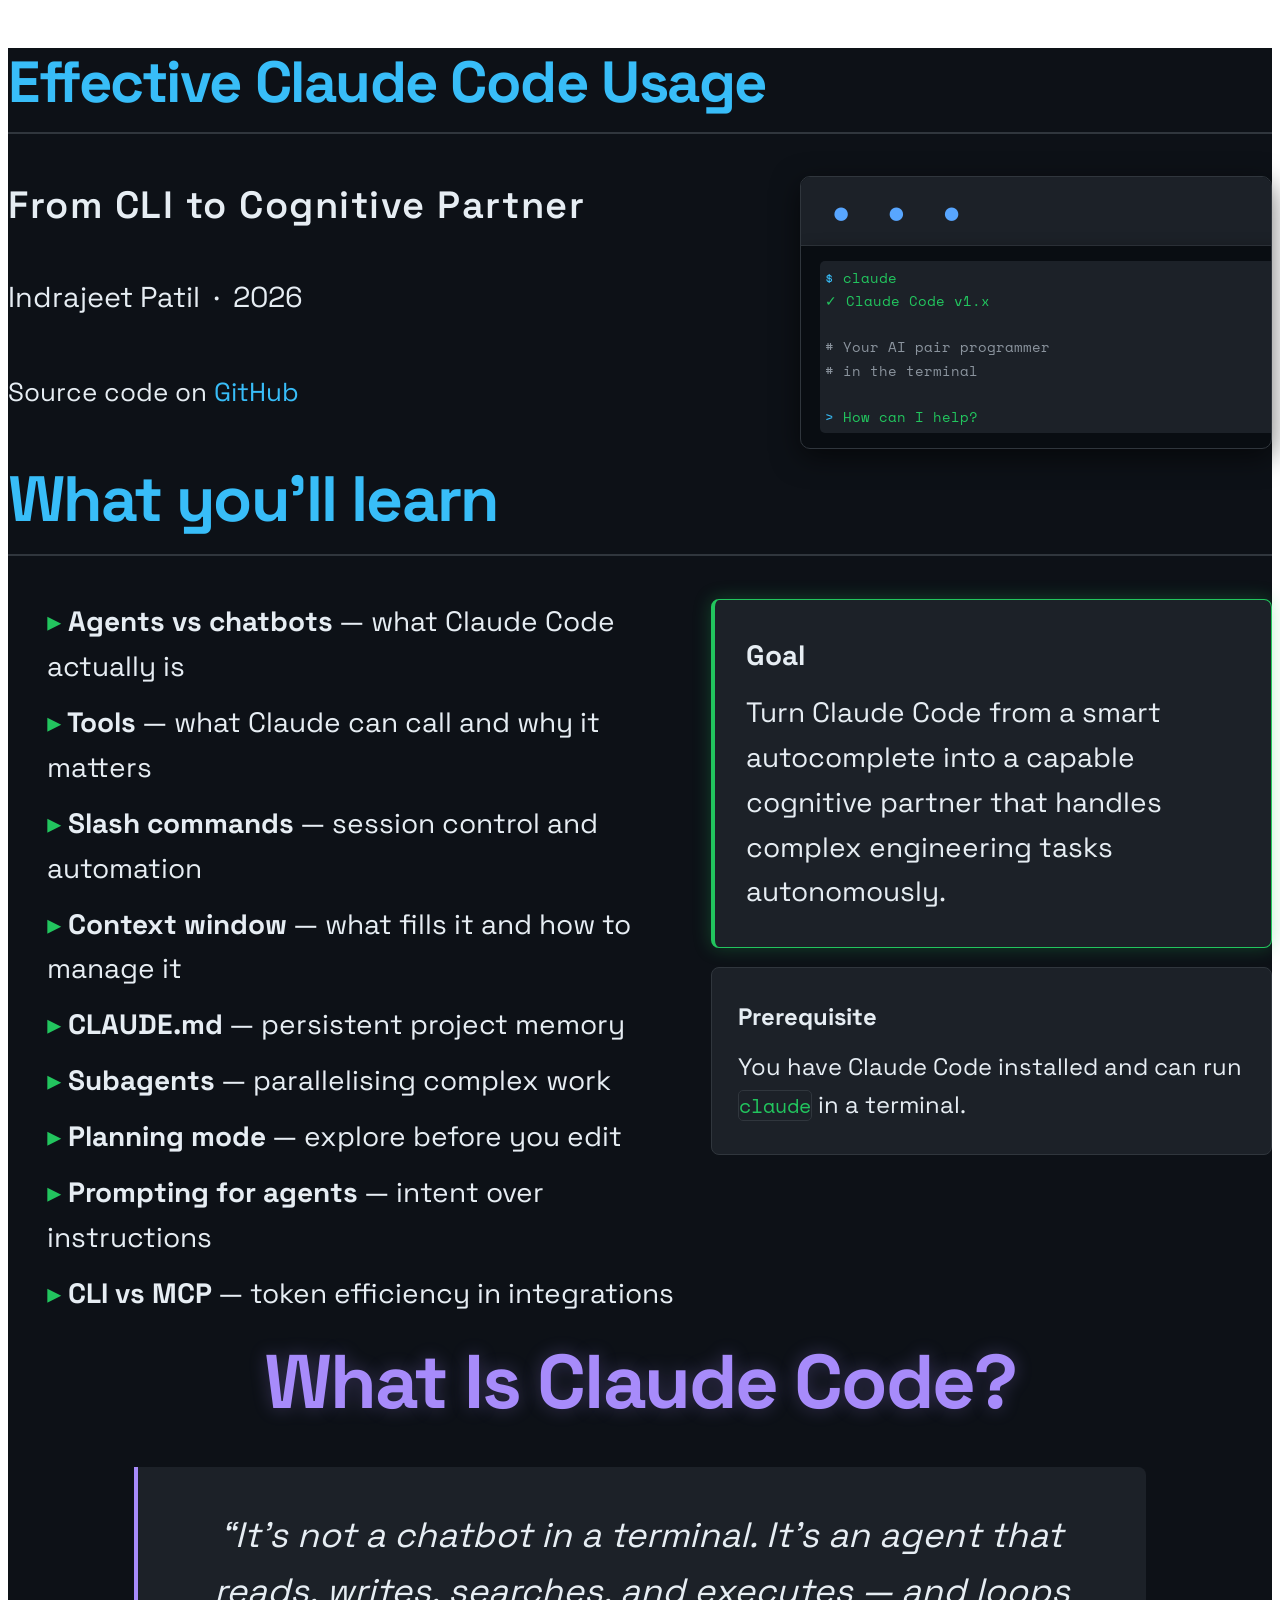
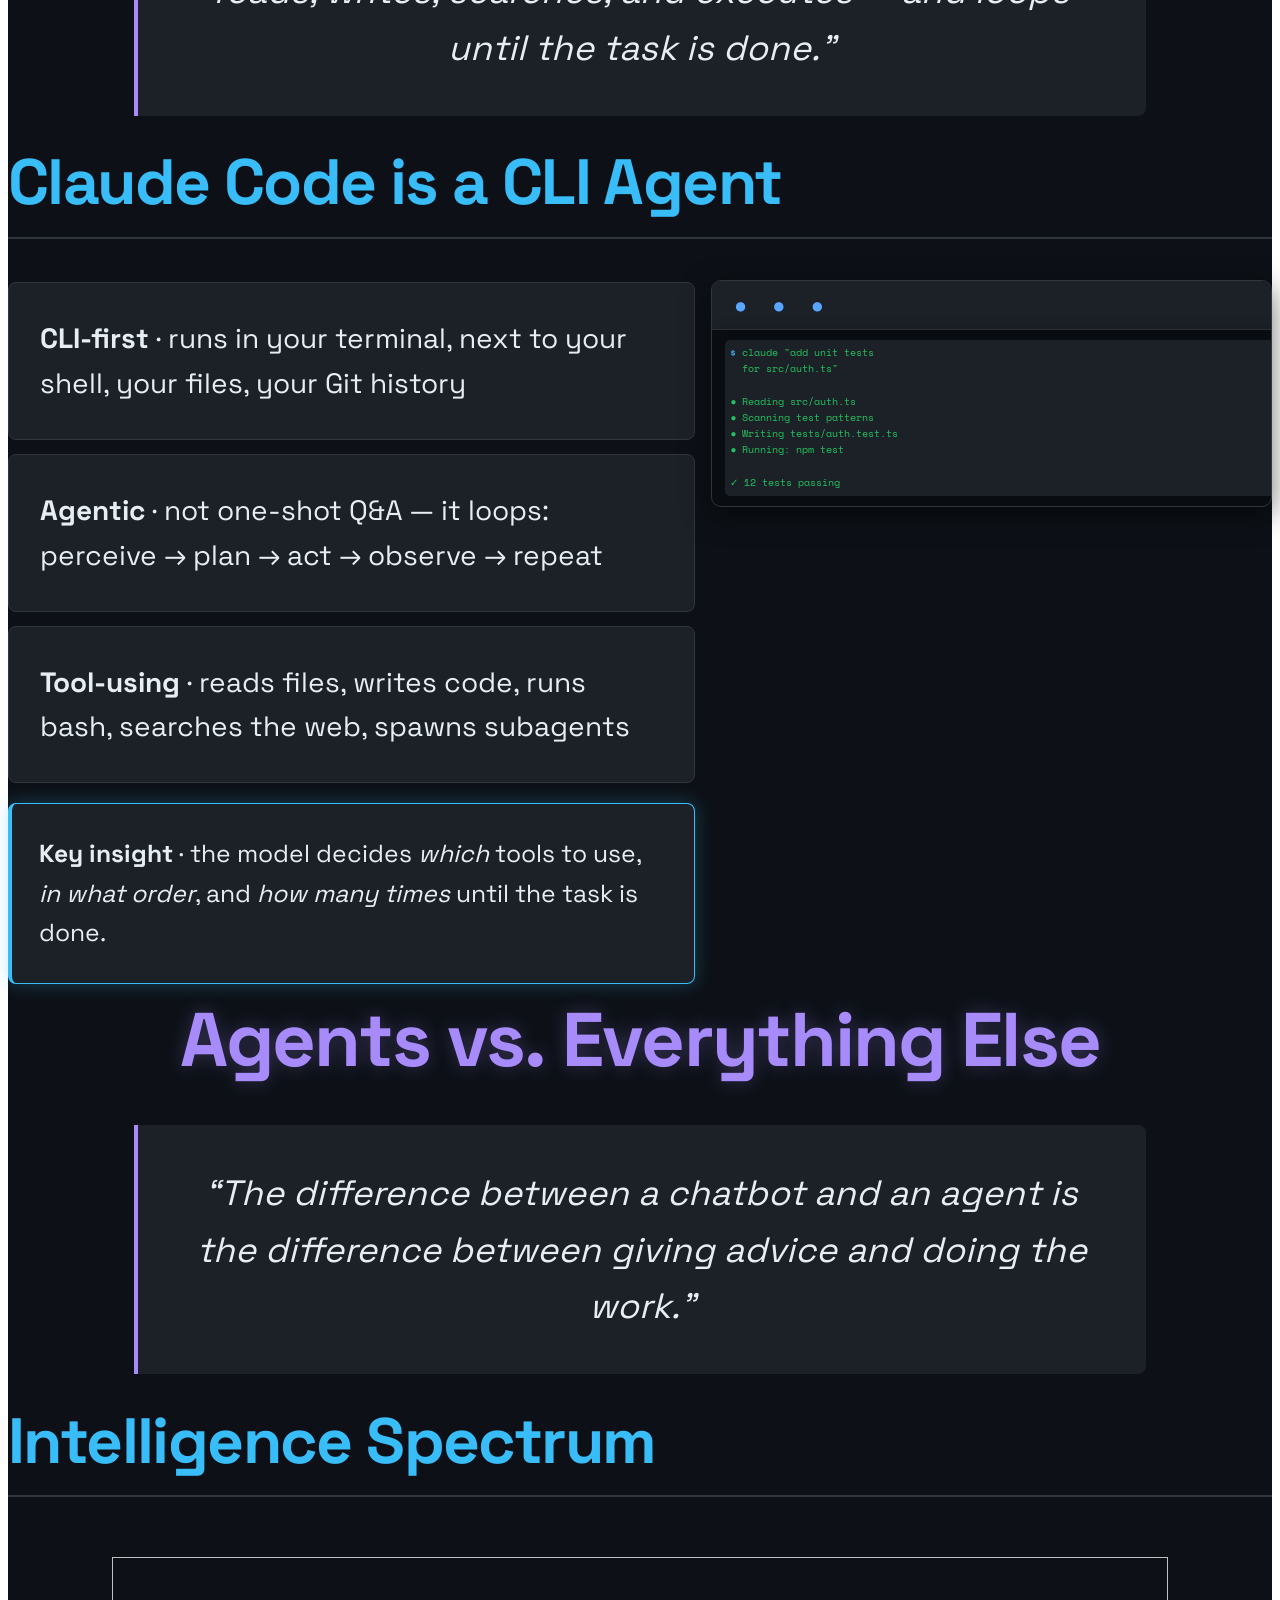
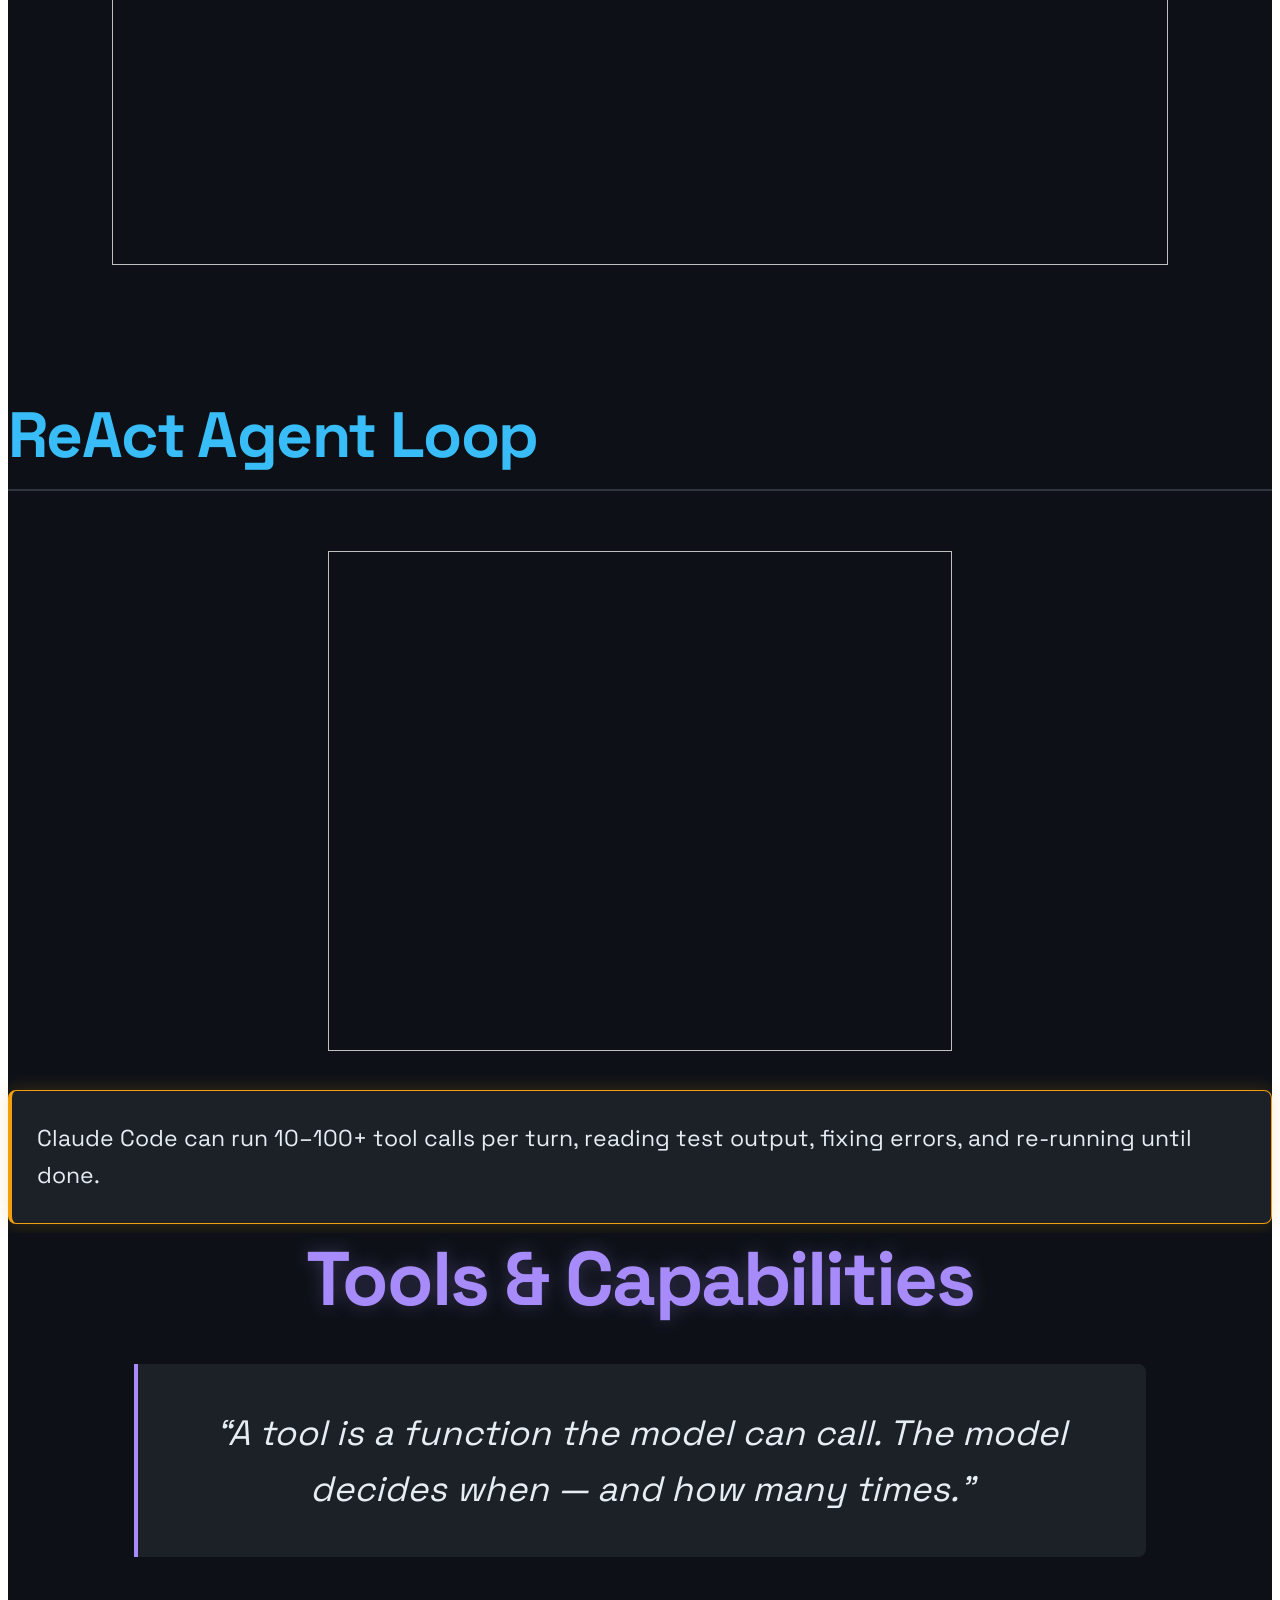
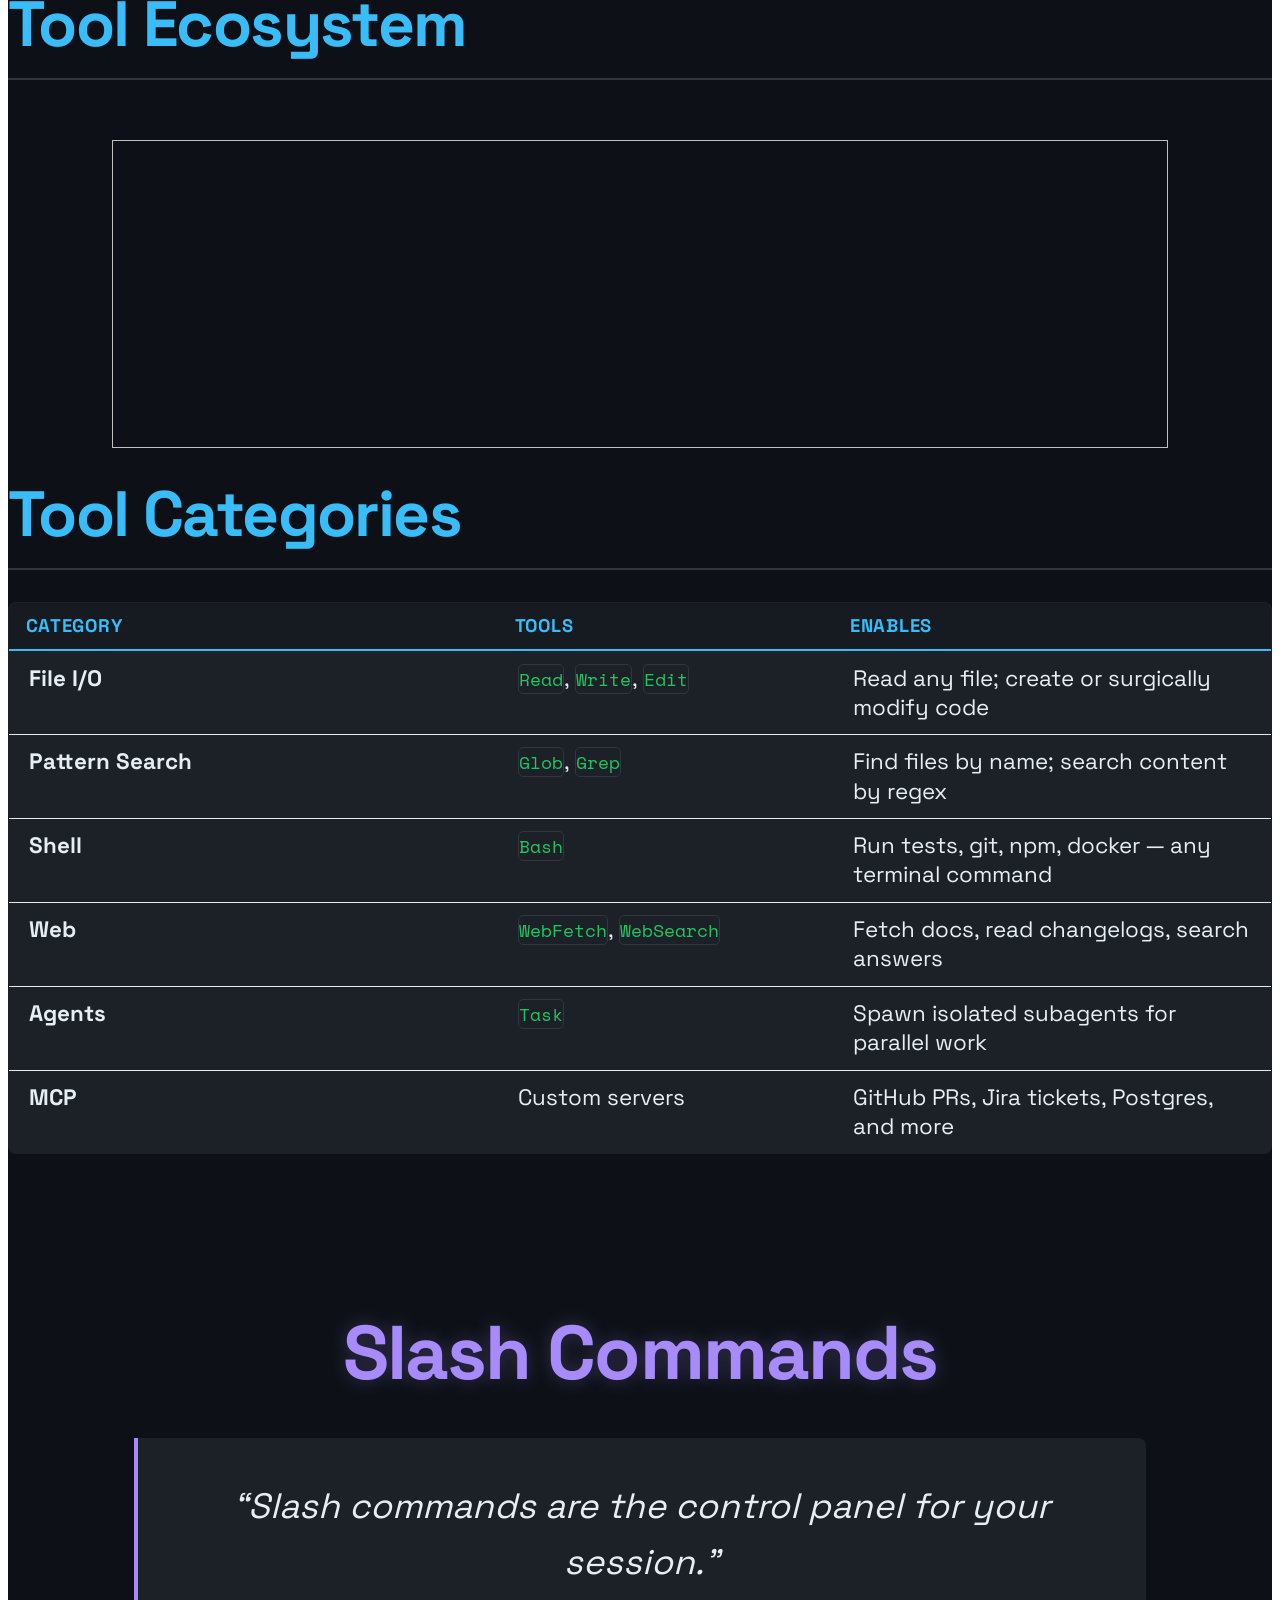
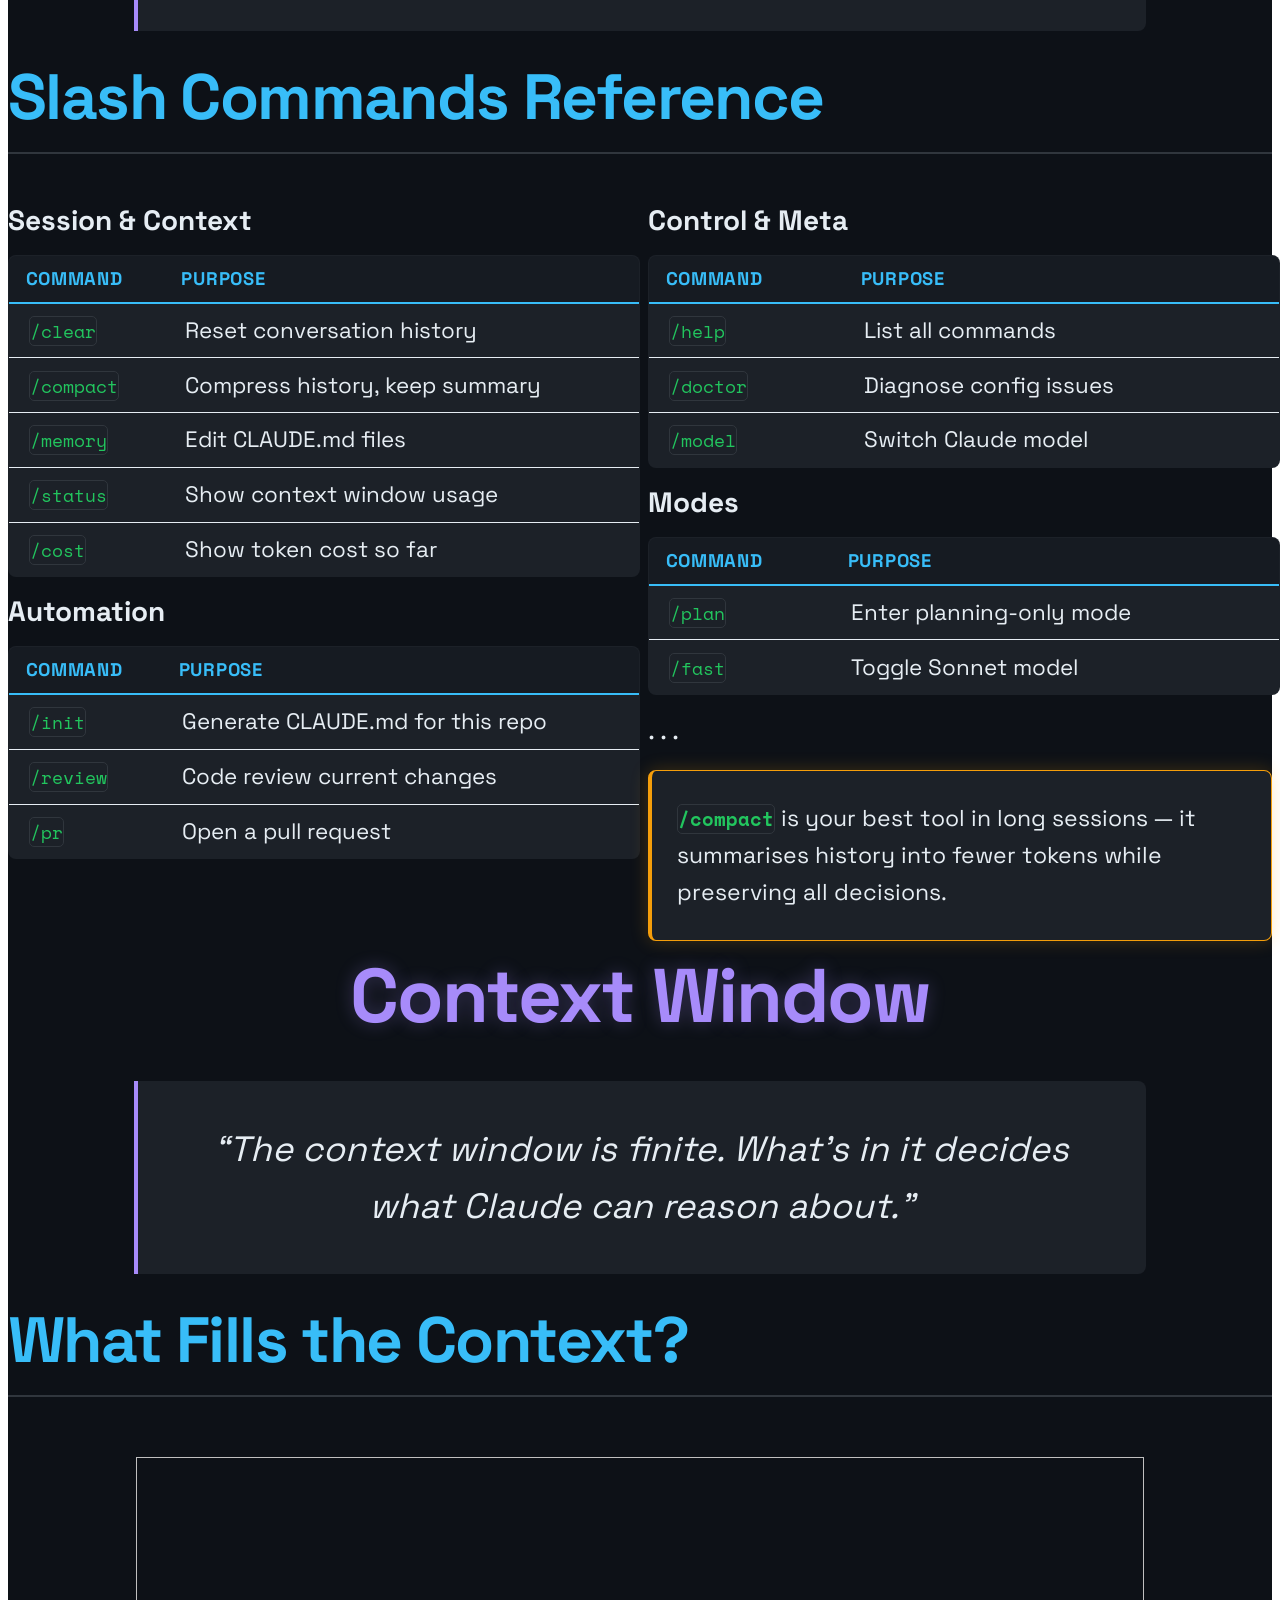
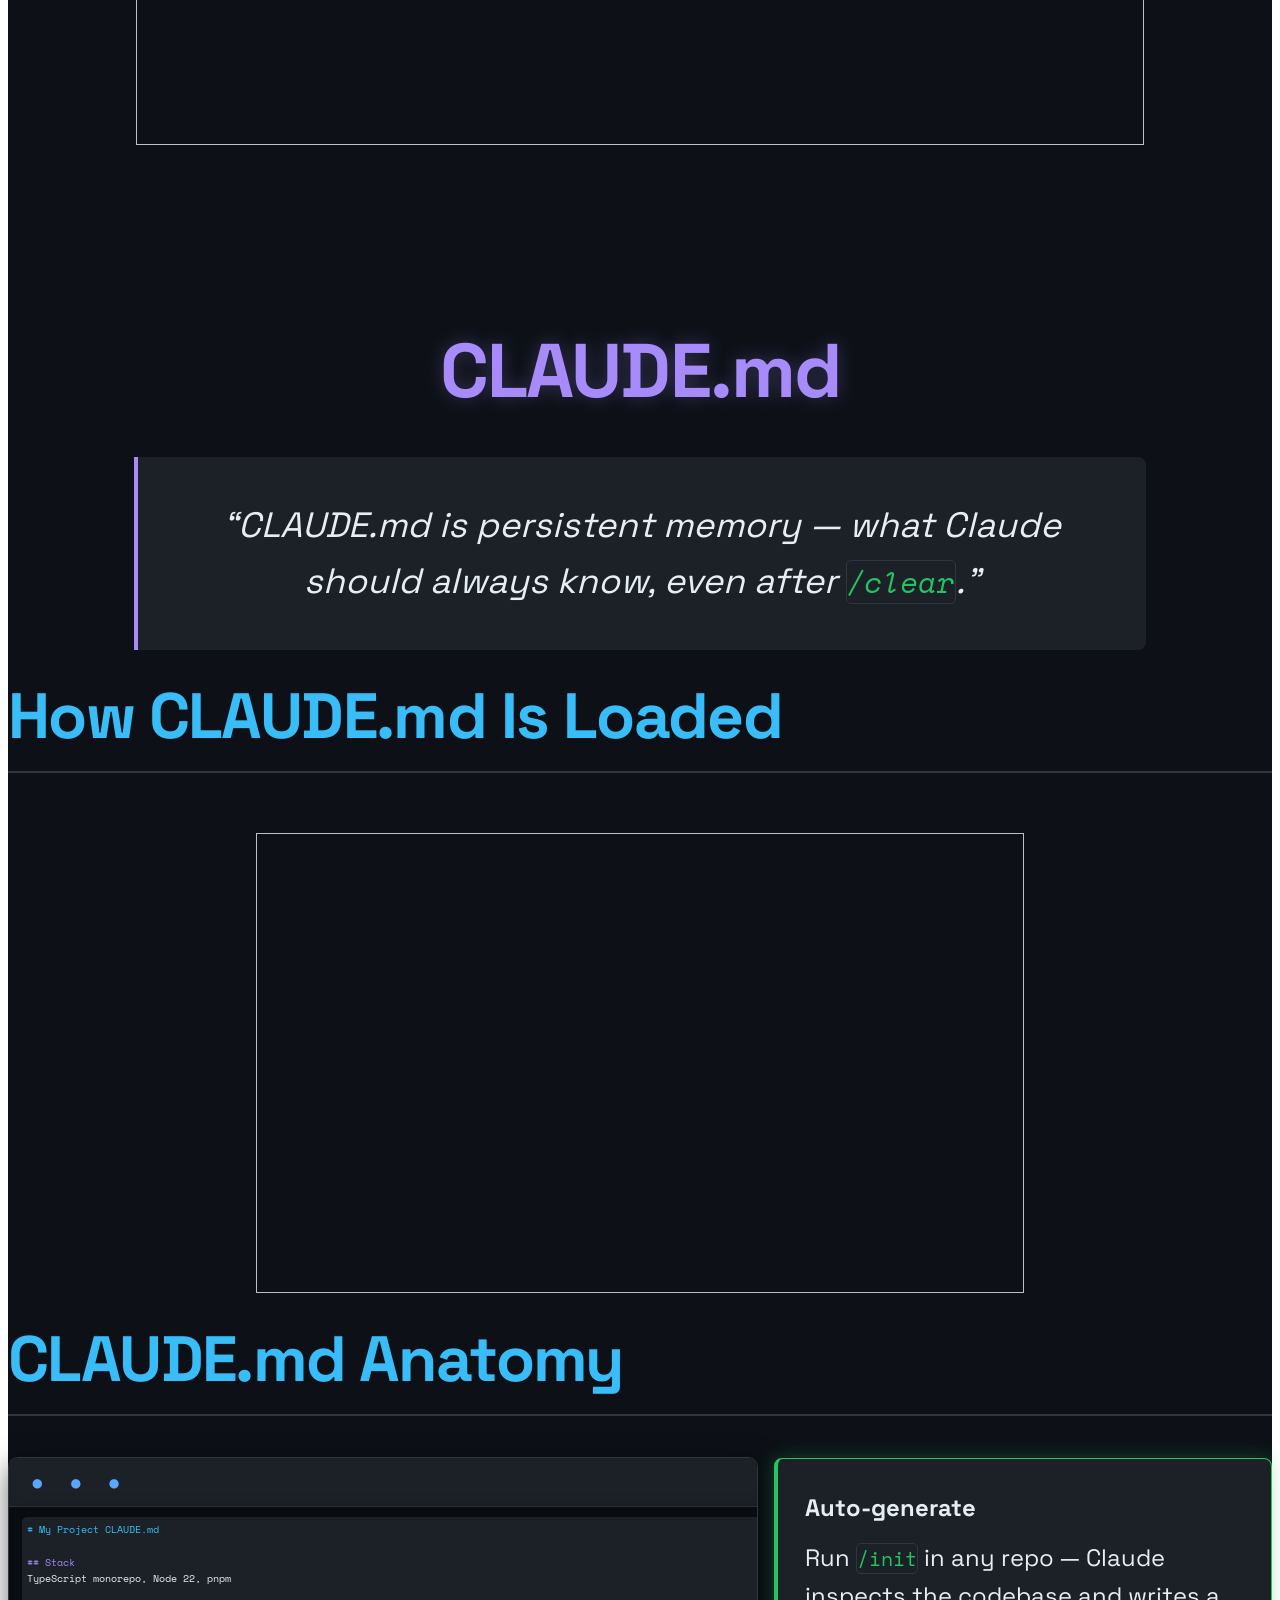
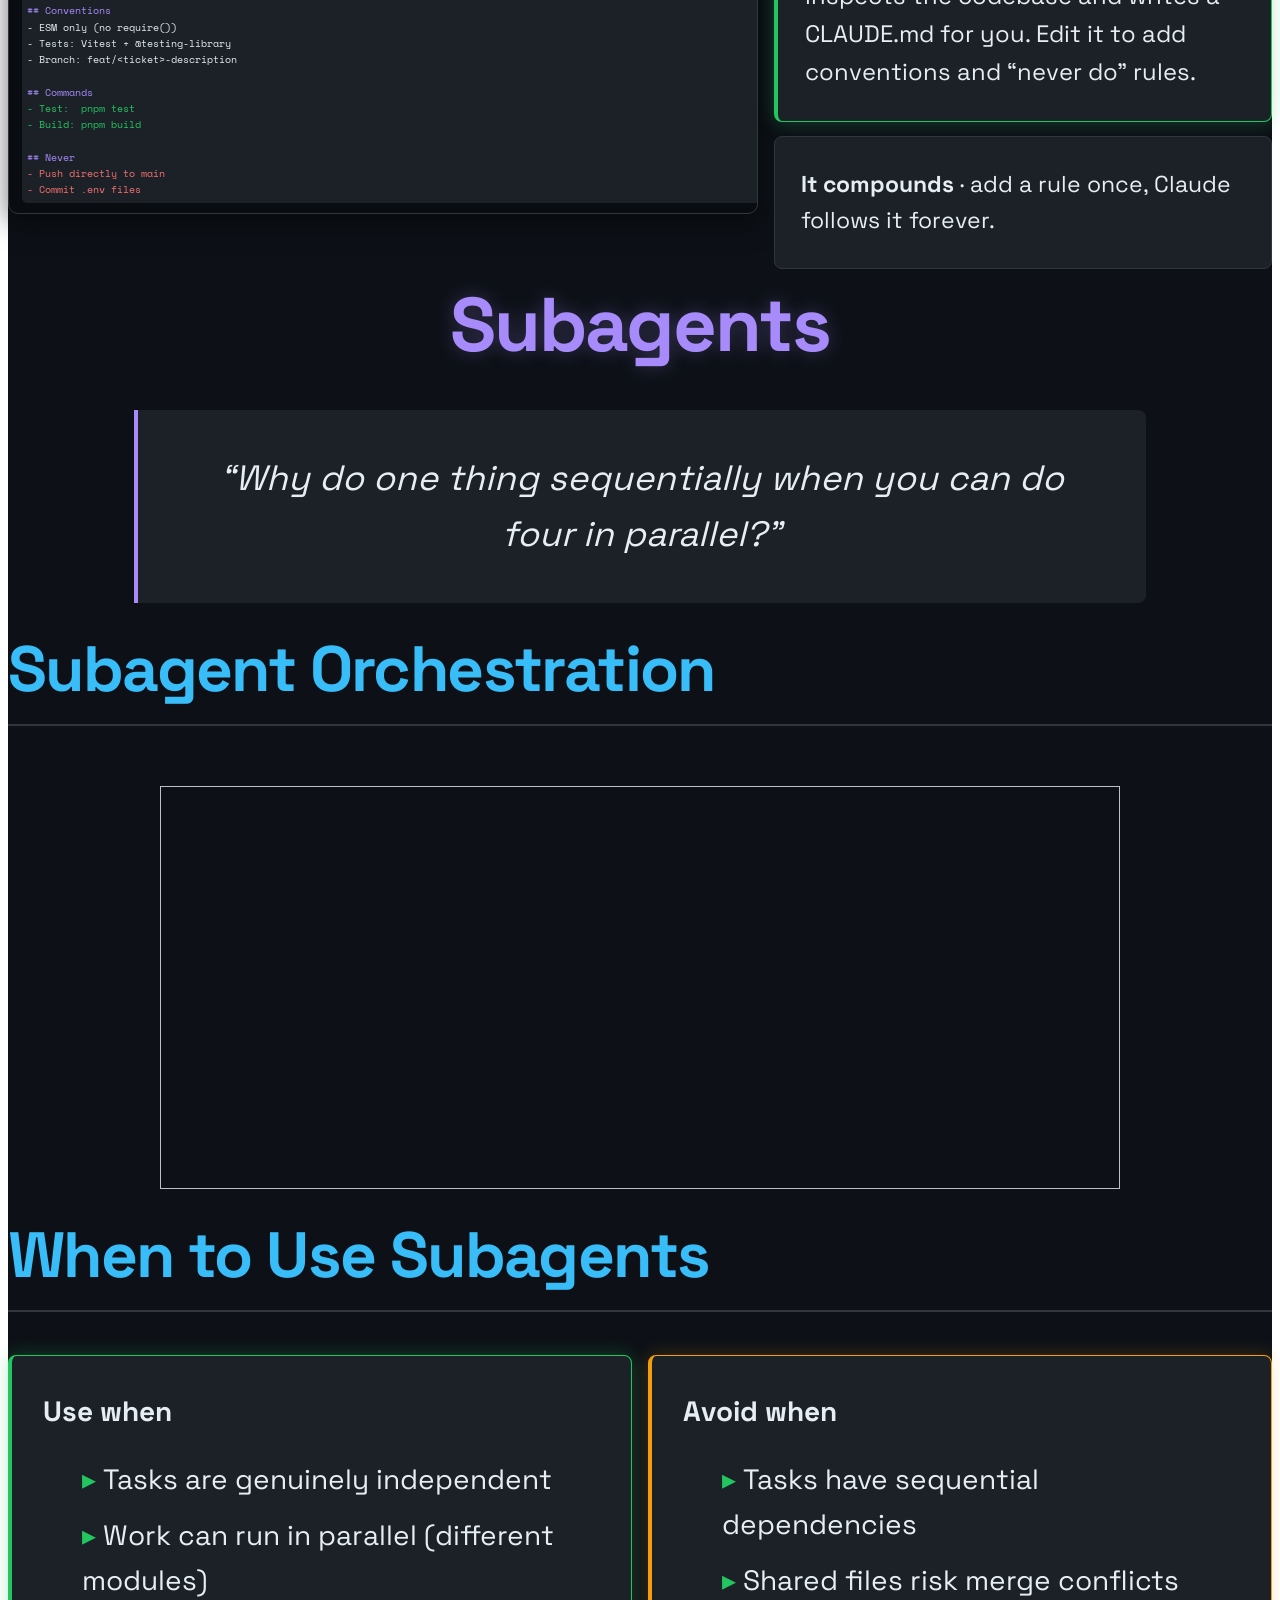
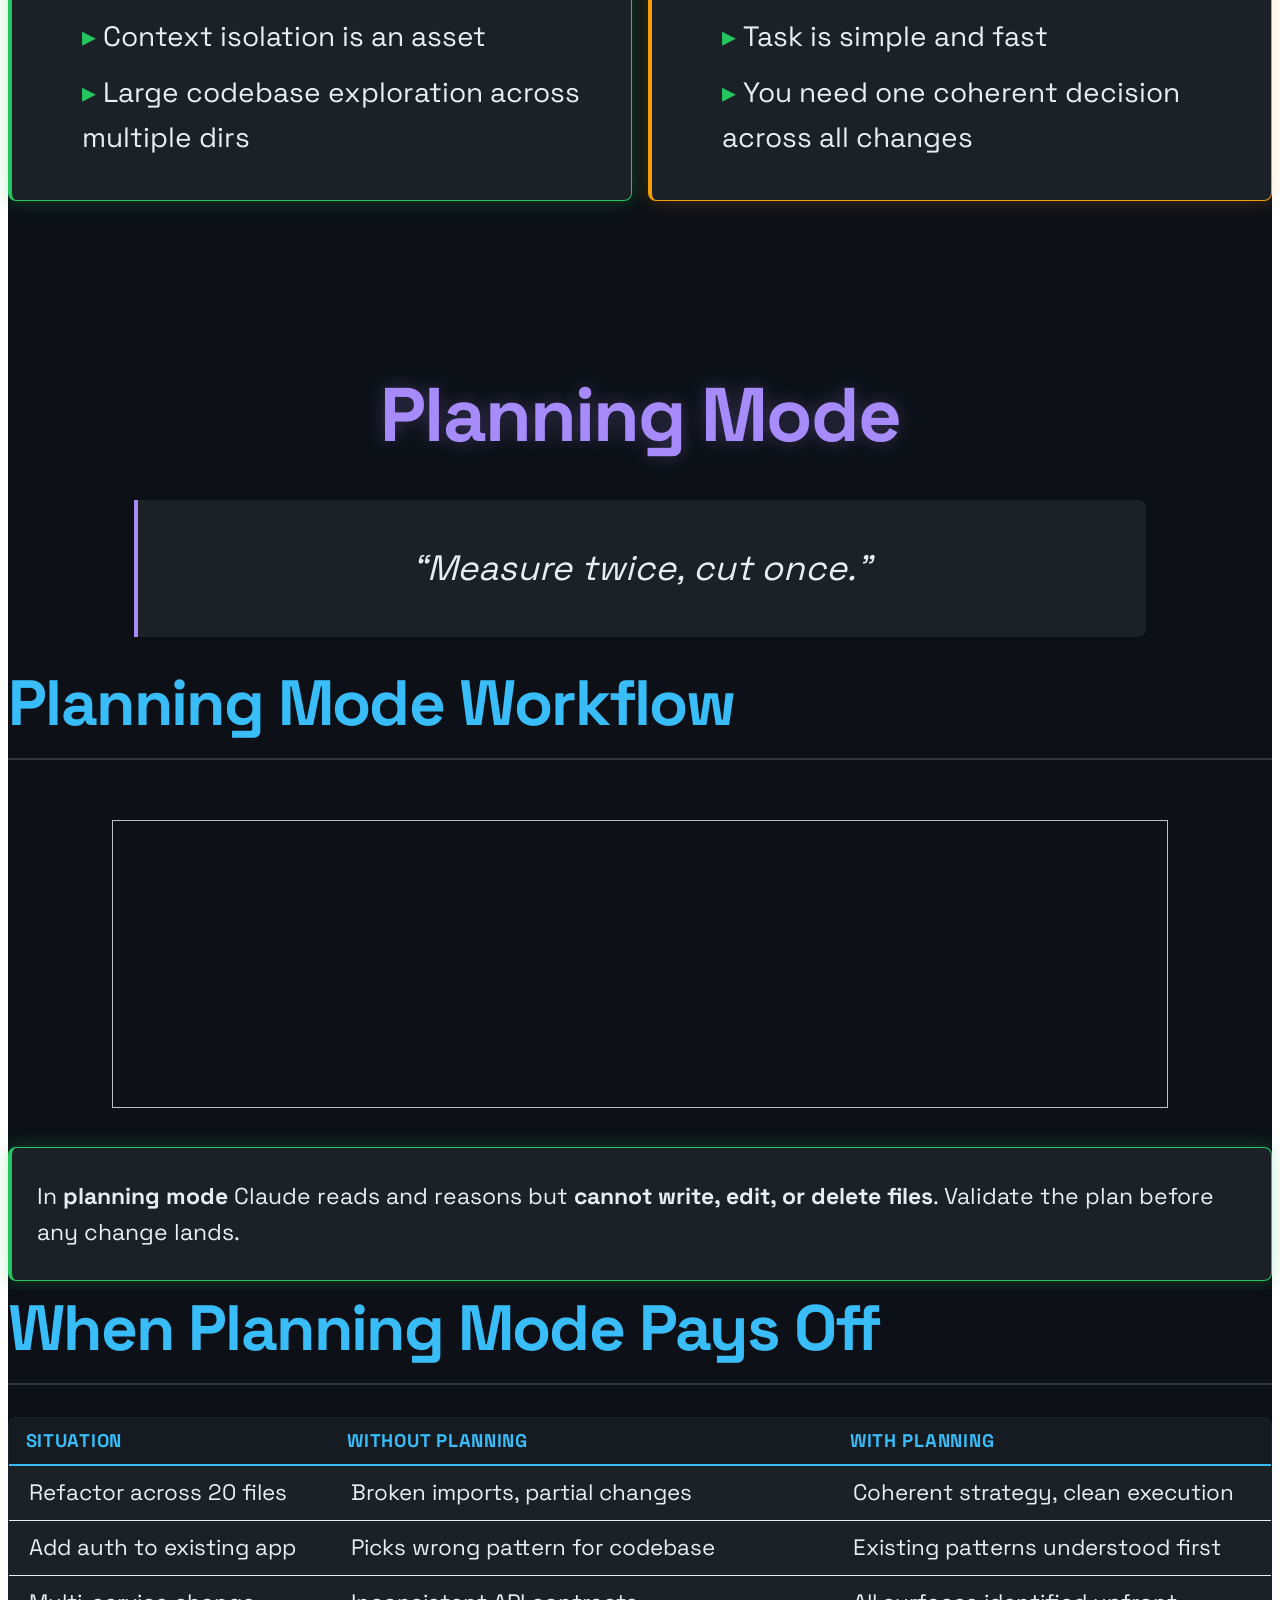
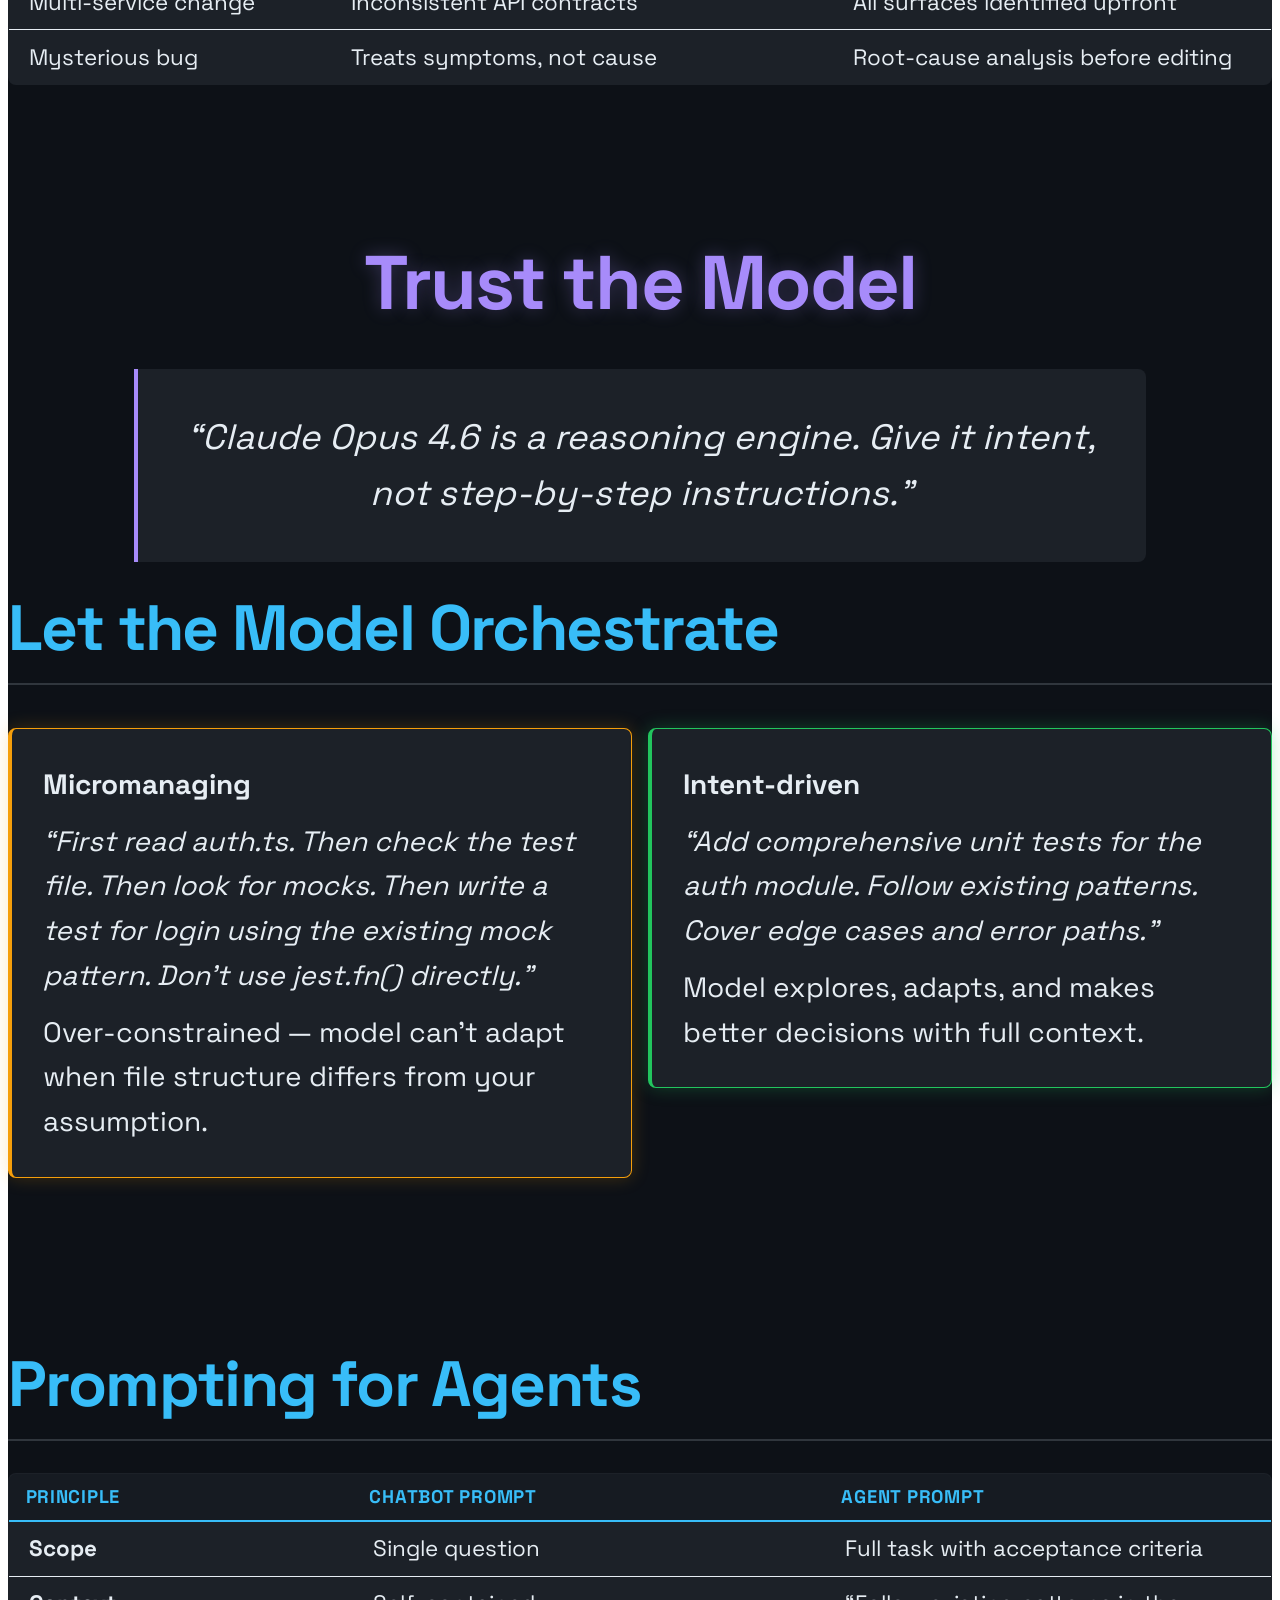
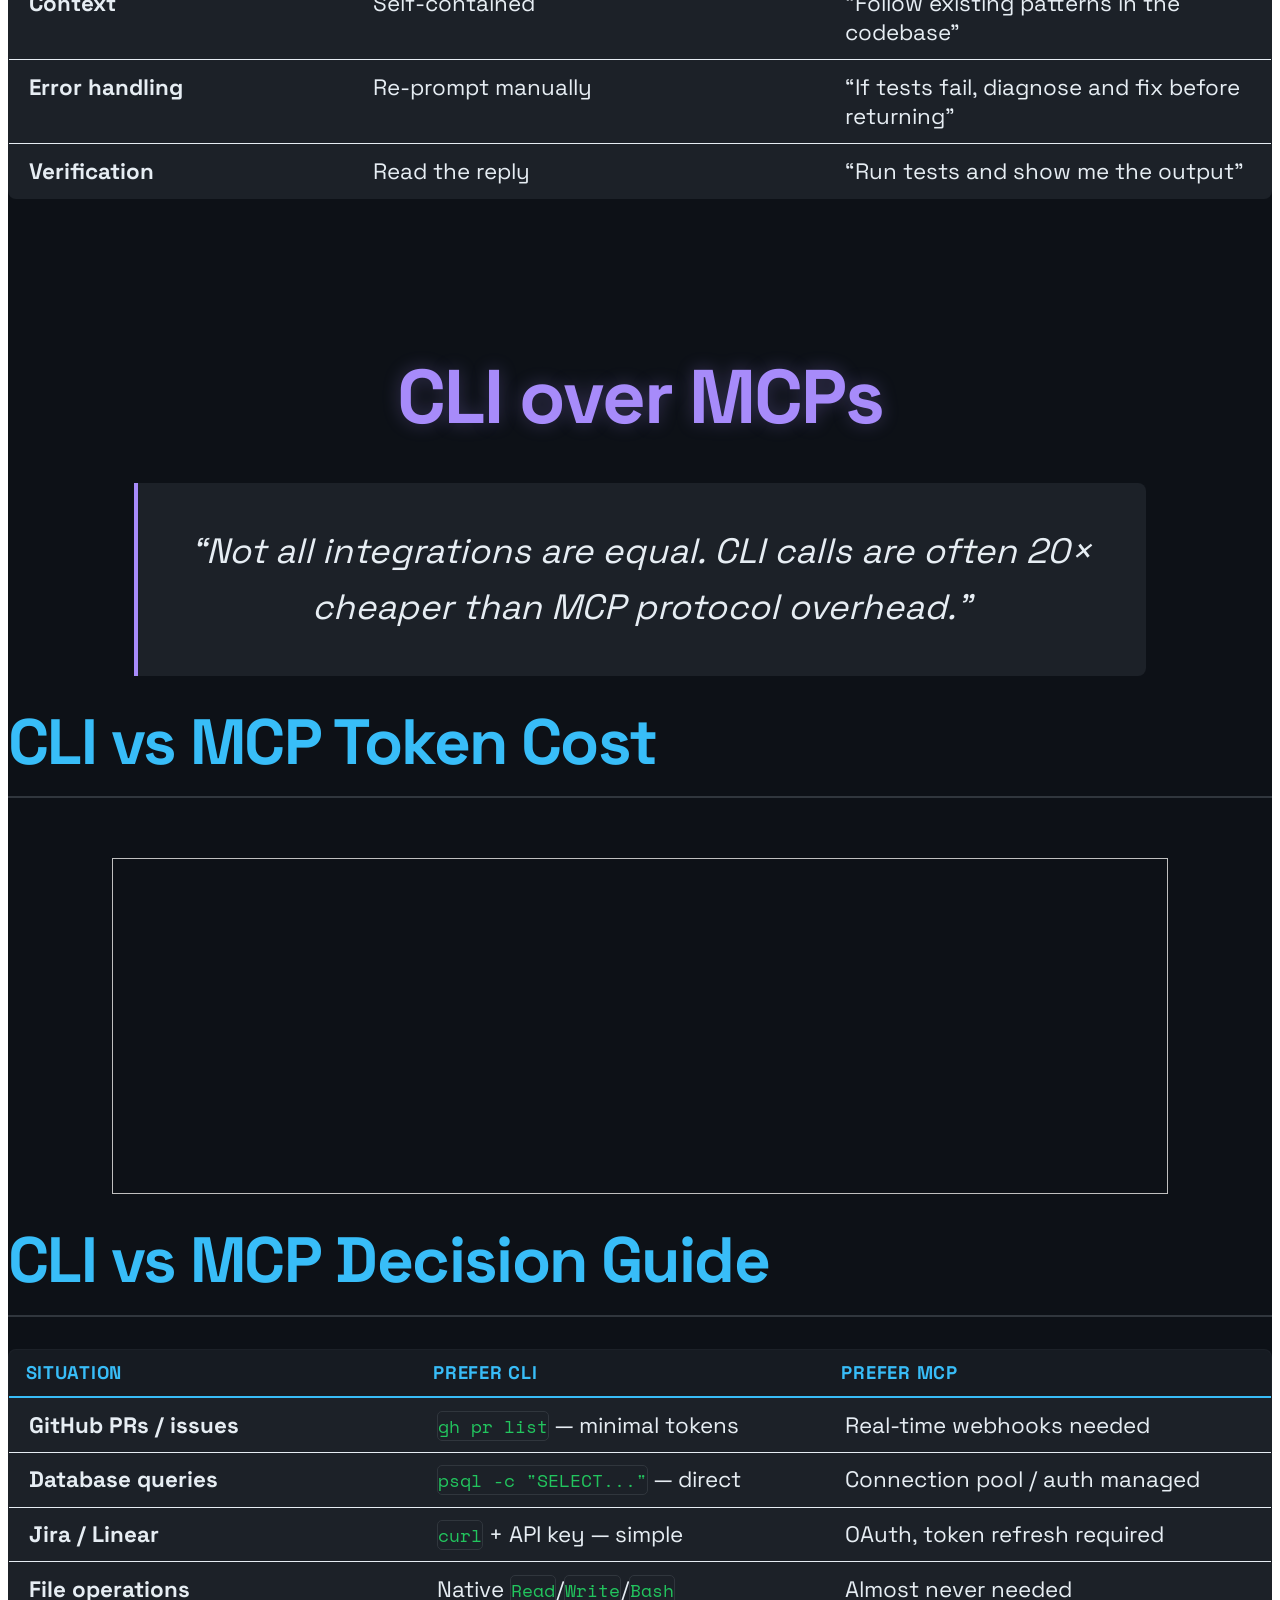
==== index.html @ 79d7f190 "initial draft" ====
<!DOCTYPE html>
<html lang="en" dir="ltr"><head>
<script src="index_files/libs/clipboard/clipboard.min.js"></script>
<script src="index_files/libs/quarto-html/tabby.min.js"></script>
<script src="index_files/libs/quarto-html/popper.min.js"></script>
<script src="index_files/libs/quarto-html/tippy.umd.min.js"></script>
<link href="index_files/libs/quarto-html/tippy.css" rel="stylesheet">
<link href="index_files/libs/quarto-html/light-border.css" rel="stylesheet">
<link href="index_files/libs/quarto-html/quarto-syntax-highlighting-dark-4d9afe2b8d18ee9fa5d0d57b5ed4214d.css" rel="stylesheet" id="quarto-text-highlighting-styles">
<link href="index_files/libs/quarto-contrib/fontawesome6-6.7.2/all.min.css" rel="stylesheet">
<link href="index_files/libs/quarto-contrib/fontawesome6-6.7.2/latex-fontsize.css" rel="stylesheet"><meta charset="utf-8">
  <meta name="generator" content="quarto-1.8.27">

  <meta name="author" content="Indrajeet Patil">
  <meta name="dcterms.date" content="2026-02-18">
  <meta name="keywords" content="claude-code, ai-agents, cli, anthropic, software-engineering">
  <title>Effective Claude Code Usage</title>
  <meta name="apple-mobile-web-app-capable" content="yes">
  <meta name="apple-mobile-web-app-status-bar-style" content="black-translucent">
  <meta name="viewport" content="width=device-width, initial-scale=1.0, maximum-scale=1.0, user-scalable=no, minimal-ui">
  <link rel="stylesheet" href="index_files/libs/revealjs/dist/reset.css">
  <link rel="stylesheet" href="index_files/libs/revealjs/dist/reveal.css">
  <style>
    code{white-space: pre-wrap;}
    span.smallcaps{font-variant: small-caps;}
    div.columns{display: flex; gap: min(4vw, 1.5em);}
    div.column{flex: auto; overflow-x: auto;}
    div.hanging-indent{margin-left: 1.5em; text-indent: -1.5em;}
    ul.task-list{list-style: none;}
    ul.task-list li input[type="checkbox"] {
      width: 0.8em;
      margin: 0 0.8em 0.2em -1em; /* quarto-specific, see https://github.com/quarto-dev/quarto-cli/issues/4556 */ 
      vertical-align: middle;
    }
  </style>
  <link rel="stylesheet" href="index_files/libs/revealjs/dist/theme/quarto-327cab17de08e4a17faa7d61f48ae591.css">
  <link rel="stylesheet" href="style.css">
  <link href="index_files/libs/revealjs/plugin/quarto-line-highlight/line-highlight.css" rel="stylesheet">
  <link href="index_files/libs/revealjs/plugin/reveal-menu/menu.css" rel="stylesheet">
  <link href="index_files/libs/revealjs/plugin/reveal-menu/quarto-menu.css" rel="stylesheet">
  <link href="index_files/libs/revealjs/plugin/quarto-support/footer.css" rel="stylesheet">
  <style type="text/css">
    .reveal div.sourceCode {
      margin: 0;
      overflow: auto;
    }
    .reveal div.hanging-indent {
      margin-left: 1em;
      text-indent: -1em;
    }
    .reveal .slide:not(.center) {
      height: 100%;
    }
    .reveal .slide.scrollable {
      overflow-y: auto;
    }
    .reveal .footnotes {
      height: 100%;
      overflow-y: auto;
    }
    .reveal .slide .absolute {
      position: absolute;
      display: block;
    }
    .reveal .footnotes ol {
      counter-reset: ol;
      list-style-type: none; 
      margin-left: 0;
    }
    .reveal .footnotes ol li:before {
      counter-increment: ol;
      content: counter(ol) ". "; 
    }
    .reveal .footnotes ol li > p:first-child {
      display: inline-block;
    }
    .reveal .slide ul,
    .reveal .slide ol {
      margin-bottom: 0.5em;
    }
    .reveal .slide ul li,
    .reveal .slide ol li {
      margin-top: 0.4em;
      margin-bottom: 0.2em;
    }
    .reveal .slide ul[role="tablist"] li {
      margin-bottom: 0;
    }
    .reveal .slide ul li > *:first-child,
    .reveal .slide ol li > *:first-child {
      margin-block-start: 0;
    }
    .reveal .slide ul li > *:last-child,
    .reveal .slide ol li > *:last-child {
      margin-block-end: 0;
    }
    .reveal .slide .columns:nth-child(3) {
      margin-block-start: 0.8em;
    }
    .reveal blockquote {
      box-shadow: none;
    }
    .reveal .tippy-content>* {
      margin-top: 0.2em;
      margin-bottom: 0.7em;
    }
    .reveal .tippy-content>*:last-child {
      margin-bottom: 0.2em;
    }
    .reveal .slide > img.stretch.quarto-figure-center,
    .reveal .slide > img.r-stretch.quarto-figure-center {
      display: block;
      margin-left: auto;
      margin-right: auto; 
    }
    .reveal .slide > img.stretch.quarto-figure-left,
    .reveal .slide > img.r-stretch.quarto-figure-left  {
      display: block;
      margin-left: 0;
      margin-right: auto; 
    }
    .reveal .slide > img.stretch.quarto-figure-right,
    .reveal .slide > img.r-stretch.quarto-figure-right  {
      display: block;
      margin-left: auto;
      margin-right: 0; 
    }
  </style>
  <meta property="og:title" content="Effective Claude Code Usage">
  <meta property="og:description" content="A comprehensive guide to using Claude Code effectively as a CLI agent. Learn about tools, slash commands, context management, subagents, planning mode, and more.">
  <meta property="og:image" content="https://indrajeetpatil.github.io/effective-claude-code-usage/media/social-media-card.png">
  <meta property="og:url" content="https://indrajeetpatil.github.io/effective-claude-code-usage/">
  <meta property="og:type" content="website">
  <meta name="twitter:card" content="summary_large_image">
  <meta name="twitter:title" content="Effective Claude Code Usage">
  <meta name="twitter:description" content="A comprehensive guide to using Claude Code effectively as a CLI agent. Learn about tools, slash commands, context management, subagents, planning mode, and more.">
  <meta name="twitter:image" content="https://indrajeetpatil.github.io/effective-claude-code-usage/media/social-media-card.png">
<link rel="canonical" href="https://indrajeetpatil.github.io/effective-claude-code-usage/">
</head>
<body class="quarto-dark">
  <div class="reveal">
    <div class="slides">


<section id="effective-claude-code-usage" class="slide level2" style="margin-top: 1.2em;">
<h2>Effective Claude Code Usage</h2>
<div class="columns">
<div class="column" style="width:62%;">
<div style="color: #38bdf8; font-weight: 600; font-size: 0.95em; letter-spacing: 0.04em; margin-bottom: 1em;">
<p>From CLI to Cognitive Partner</p>
</div>
<div style="font-size: 0.72em; color: #8b949e;">
<p>Indrajeet Patil &nbsp;·&nbsp; 2026</p>
</div>
<div style="font-size: 0.65em; color: #8b949e; margin-top: 2em;">
<p>Source code on <a href="https://github.com/IndrajeetPatil/effective-claude-code-usage/">GitHub</a></p>
</div>
</div><div class="column" style="width:38%;">
<div class="terminal-box">
<pre><code><span style="color:#38bdf8;">$</span> claude
<span style="color:#22c55e;">✓</span> Claude Code v1.x

<span style="color:#8b949e;"># Your AI pair programmer</span>
<span style="color:#8b949e;"># in the terminal</span>

<span style="color:#38bdf8;">&gt;</span> How can I help?
</code></pre>
</div>
</div></div>
</section>
<section id="what-youll-learn" class="slide level2 smaller">
<h2>What you’ll learn</h2>
<div class="columns">
<div class="column" style="width:55%;">
<ul>
<li><strong>Agents vs chatbots</strong> — what Claude Code actually is</li>
<li><strong>Tools</strong> — what Claude can call and why it matters</li>
<li><strong>Slash commands</strong> — session control and automation</li>
<li><strong>Context window</strong> — what fills it and how to manage it</li>
<li><strong>CLAUDE.md</strong> — persistent project memory</li>
<li><strong>Subagents</strong> — parallelising complex work</li>
<li><strong>Planning mode</strong> — explore before you edit</li>
<li><strong>Prompting for agents</strong> — intent over instructions</li>
<li><strong>CLI vs MCP</strong> — token efficiency in integrations</li>
</ul>
</div><div class="column" style="width:45%;">
<div class="card-green">
<p><strong>Goal</strong></p>
<p>Turn Claude Code from a smart autocomplete into a capable cognitive partner that handles complex engineering tasks autonomously.</p>
</div>
<div class="card-subtle" style="margin-top: 0.8em; font-size: 0.85em;">
<p><strong>Prerequisite</strong></p>
<p>You have Claude Code installed and can run <code>claude</code> in a terminal.</p>
</div>
</div></div>
</section>
<section>
<section id="what-is-claude-code" class="title-slide slide level1 center">
<h1>What Is Claude Code?</h1>
<blockquote>
<p><em>“It’s not a chatbot in a terminal. It’s an agent that reads, writes, searches, and executes — and loops until the task is done.”</em></p>
</blockquote>
</section>
<section id="claude-code-is-a-cli-agent" class="slide level2 smaller">
<h2>Claude Code is a CLI Agent</h2>
<div class="columns">
<div class="column" style="width:55%;">
<div class="card-subtle" style="margin-bottom: 0.5em;">
<p><strong>CLI-first</strong> · runs in your terminal, next to your shell, your files, your Git history</p>
</div>
<div class="card-subtle" style="margin-bottom: 0.5em;">
<p><strong>Agentic</strong> · not one-shot Q&amp;A — it loops: perceive → plan → act → observe → repeat</p>
</div>
<div class="card-subtle">
<p><strong>Tool-using</strong> · reads files, writes code, runs bash, searches the web, spawns subagents</p>
</div>
<div class="card-blue" style="margin-top: 0.8em; font-size: 0.88em;">
<p><strong>Key insight</strong> · the model decides <em>which</em> tools to use, <em>in what order</em>, and <em>how many times</em> until the task is done.</p>
</div>
</div><div class="column" style="width:45%;">
<div class="terminal-box">
<pre><code><span style="color:#38bdf8;">$</span> claude "add unit tests
  for src/auth.ts"

<span style="color:#22c55e;">●</span> Reading src/auth.ts
<span style="color:#22c55e;">●</span> Scanning test patterns
<span style="color:#22c55e;">●</span> Writing tests/auth.test.ts
<span style="color:#22c55e;">●</span> Running: npm test

<span style="color:#22c55e;">✓</span> 12 tests passing
</code></pre>
</div>
</div></div>
</section></section>
<section>
<section id="agents-vs.-everything-else" class="title-slide slide level1 center">
<h1>Agents vs.&nbsp;Everything Else</h1>
<blockquote>
<p><em>“The difference between a chatbot and an agent is the difference between giving advice and doing the work.”</em></p>
</blockquote>
</section>
<section id="intelligence-spectrum" class="slide level2 smaller">
<h2>Intelligence Spectrum</h2>
<div class="cell" data-eval="true" data-layout-align="default">
<div class="cell-output-display">
<div>
<p></p><figure class=""><p></p>
<div>
<p><img data-src="index_files/figure-revealjs/mermaid-figure-1.png" style="width:11in;height:3.2in"></p>
</div>
<p></p></figure><p></p>
</div>
</div>
</div>
<div class="fragment">
<div class="columns">
<div class="column" style="width:33%;">
<div class="card-subtle" style="text-align:center; font-size:0.82em; padding:0.5em;">
<p>Statistic → next token</p>
</div>
</div><div class="column" style="width:33%;">
<div class="card-blue" style="text-align:center; font-size:0.82em; padding:0.5em;">
<p>Understands → responds once</p>
</div>
</div><div class="column" style="width:33%;">
<div class="card-green" style="text-align:center; font-size:0.82em; padding:0.5em;">
<p>Acts → observes → iterates</p>
</div>
</div></div>
</div>
</section>
<section id="react-agent-loop" class="slide level2 smaller">
<h2>ReAct Agent Loop</h2>
<div class="cell" data-eval="true" data-layout-align="default">
<div class="cell-output-display">
<div>
<p></p><figure class=""><p></p>
<div>
<p><img data-src="index_files/figure-revealjs/mermaid-figure-9.png" style="width:6.5in;height:5.2in"></p>
</div>
<p></p></figure><p></p>
</div>
</div>
</div>
<div class="card-amber" style="font-size:0.82em; margin-top:0.5em;">
<p>Claude Code can run 10–100+ tool calls per turn, reading test output, fixing errors, and re-running until done.</p>
</div>
</section></section>
<section>
<section id="tools-capabilities" class="title-slide slide level1 center">
<h1>Tools &amp; Capabilities</h1>
<blockquote>
<p><em>“A tool is a function the model can call. The model decides when — and how many times.”</em></p>
</blockquote>
</section>
<section id="tool-ecosystem" class="slide level2 smaller">
<h2>Tool Ecosystem</h2>
<div class="cell" data-eval="true" data-layout-align="default">
<div class="cell-output-display">
<div>
<p></p><figure class=""><p></p>
<div>
<p><img data-src="index_files/figure-revealjs/mermaid-figure-8.png" style="width:11in;height:3.2in"></p>
</div>
<p></p></figure><p></p>
</div>
</div>
</div>
</section>
<section id="tool-categories" class="slide level2 smaller">
<h2>Tool Categories</h2>
<table class="caption-top">
<colgroup>
<col style="width: 38%">
<col style="width: 26%">
<col style="width: 34%">
</colgroup>
<thead>
<tr class="header">
<th>Category</th>
<th>Tools</th>
<th>Enables</th>
</tr>
</thead>
<tbody>
<tr class="odd">
<td><strong>File I/O</strong></td>
<td><code>Read</code>, <code>Write</code>, <code>Edit</code></td>
<td>Read any file; create or surgically modify code</td>
</tr>
<tr class="even">
<td><strong>Pattern Search</strong></td>
<td><code>Glob</code>, <code>Grep</code></td>
<td>Find files by name; search content by regex</td>
</tr>
<tr class="odd">
<td><strong>Shell</strong></td>
<td><code>Bash</code></td>
<td>Run tests, git, npm, docker — any terminal command</td>
</tr>
<tr class="even">
<td><strong>Web</strong></td>
<td><code>WebFetch</code>, <code>WebSearch</code></td>
<td>Fetch docs, read changelogs, search answers</td>
</tr>
<tr class="odd">
<td><strong>Agents</strong></td>
<td><code>Task</code></td>
<td>Spawn isolated subagents for parallel work</td>
</tr>
<tr class="even">
<td><strong>MCP</strong></td>
<td>Custom servers</td>
<td>GitHub PRs, Jira tickets, Postgres, and more</td>
</tr>
</tbody>
</table>
<div class="fragment">
<div class="card-blue" style="font-size:0.82em;">
<p><strong>Permission model</strong> · dangerous operations (file deletion, git push) require explicit user approval. You control the blast radius.</p>
</div>
</div>
</section></section>
<section>
<section id="slash-commands" class="title-slide slide level1 center">
<h1>Slash Commands</h1>
<blockquote>
<p><em>“Slash commands are the control panel for your session.”</em></p>
</blockquote>
</section>
<section id="slash-commands-reference" class="slide level2 smaller">
<h2>Slash Commands Reference</h2>
<div class="columns">
<div class="column" style="width:50%;">
<p><strong>Session &amp; Context</strong></p>
<table class="caption-top">
<thead>
<tr class="header">
<th>Command</th>
<th>Purpose</th>
</tr>
</thead>
<tbody>
<tr class="odd">
<td><code>/clear</code></td>
<td>Reset conversation history</td>
</tr>
<tr class="even">
<td><code>/compact</code></td>
<td>Compress history, keep summary</td>
</tr>
<tr class="odd">
<td><code>/memory</code></td>
<td>Edit CLAUDE.md files</td>
</tr>
<tr class="even">
<td><code>/status</code></td>
<td>Show context window usage</td>
</tr>
<tr class="odd">
<td><code>/cost</code></td>
<td>Show token cost so far</td>
</tr>
</tbody>
</table>
<p><strong>Automation</strong></p>
<table class="caption-top">
<thead>
<tr class="header">
<th>Command</th>
<th>Purpose</th>
</tr>
</thead>
<tbody>
<tr class="odd">
<td><code>/init</code></td>
<td>Generate CLAUDE.md for this repo</td>
</tr>
<tr class="even">
<td><code>/review</code></td>
<td>Code review current changes</td>
</tr>
<tr class="odd">
<td><code>/pr</code></td>
<td>Open a pull request</td>
</tr>
</tbody>
</table>
</div><div class="column" style="width:50%;">
<p><strong>Control &amp; Meta</strong></p>
<table class="caption-top">
<thead>
<tr class="header">
<th>Command</th>
<th>Purpose</th>
</tr>
</thead>
<tbody>
<tr class="odd">
<td><code>/help</code></td>
<td>List all commands</td>
</tr>
<tr class="even">
<td><code>/doctor</code></td>
<td>Diagnose config issues</td>
</tr>
<tr class="odd">
<td><code>/model</code></td>
<td>Switch Claude model</td>
</tr>
</tbody>
</table>
<p><strong>Modes</strong></p>
<table class="caption-top">
<thead>
<tr class="header">
<th>Command</th>
<th>Purpose</th>
</tr>
</thead>
<tbody>
<tr class="odd">
<td><code>/plan</code></td>
<td>Enter planning-only mode</td>
</tr>
<tr class="even">
<td><code>/fast</code></td>
<td>Toggle Sonnet model</td>
</tr>
</tbody>
</table>
<p>. . .</p>
<div class="card-amber" style="font-size:0.82em; margin-top:0.8em;">
<p><strong><code>/compact</code></strong> is your best tool in long sessions — it summarises history into fewer tokens while preserving all decisions.</p>
</div>
</div></div>
</section></section>
<section>
<section id="context-window" class="title-slide slide level1 center">
<h1>Context Window</h1>
<blockquote>
<p><em>“The context window is finite. What’s in it decides what Claude can reason about.”</em></p>
</blockquote>
</section>
<section id="what-fills-the-context" class="slide level2 smaller">
<h2>What Fills the Context?</h2>
<div class="cell" data-eval="true" data-layout-align="default">
<div class="cell-output-display">
<div>
<p></p><figure class=""><p></p>
<div>
<p><img data-src="index_files/figure-revealjs/mermaid-figure-7.png" style="width:10.5in;height:3in"></p>
</div>
<p></p></figure><p></p>
</div>
</div>
</div>
<div class="fragment">
<div class="columns">
<div class="column" style="width:50%;">
<div class="card-amber" style="font-size:0.82em;">
<p><strong>Fills fast</strong> · large tool outputs (full files, verbose logs) consume tokens rapidly.</p>
</div>
</div><div class="column" style="width:50%;">
<div class="card-green" style="font-size:0.82em;">
<p><strong>Fix</strong> · use <code>/compact</code>, limit reads to relevant files, and trim bash output.</p>
</div>
</div></div>
</div>
</section></section>
<section>
<section id="claude.md" class="title-slide slide level1 center">
<h1>CLAUDE.md</h1>
<blockquote>
<p><em>“CLAUDE.md is persistent memory — what Claude should always know, even after <code>/clear</code>.”</em></p>
</blockquote>
</section>
<section id="how-claude.md-is-loaded" class="slide level2 smaller">
<h2>How CLAUDE.md Is Loaded</h2>
<div class="cell" data-eval="true" data-layout-align="default">
<div class="cell-output-display">
<div>
<p></p><figure class=""><p></p>
<div>
<p><img data-src="index_files/figure-revealjs/mermaid-figure-6.png" style="width:8in;height:4.8in"></p>
</div>
<p></p></figure><p></p>
</div>
</div>
</div>
</section>
<section id="claude.md-anatomy" class="slide level2 smaller">
<h2>CLAUDE.md Anatomy</h2>
<div class="columns">
<div class="column" style="width:60%;">
<div class="terminal-box">
<pre><code><span style="color:#38bdf8;"># My Project CLAUDE.md</span>

<span style="color:#a78bfa;">## Stack</span>
<span style="color:#e6edf3;">TypeScript monorepo, Node 22, pnpm</span>

<span style="color:#a78bfa;">## Conventions</span>
<span style="color:#e6edf3;">- ESM only (no require())</span>
<span style="color:#e6edf3;">- Tests: Vitest + @testing-library</span>
<span style="color:#e6edf3;">- Branch: feat/&lt;ticket&gt;-description</span>

<span style="color:#a78bfa;">## Commands</span>
<span style="color:#22c55e;">- Test:  pnpm test</span>
<span style="color:#22c55e;">- Build: pnpm build</span>

<span style="color:#a78bfa;">## Never</span>
<span style="color:#f87171;">- Push directly to main</span>
<span style="color:#f87171;">- Commit .env files</span>
</code></pre>
</div>
</div><div class="column" style="width:40%;">
<div class="card-green" style="font-size:0.85em;">
<p><strong>Auto-generate</strong></p>
<p>Run <code>/init</code> in any repo — Claude inspects the codebase and writes a CLAUDE.md for you. Edit it to add conventions and “never do” rules.</p>
</div>
<div class="card-subtle" style="font-size:0.82em; margin-top:0.6em;">
<p><strong>It compounds</strong> · add a rule once, Claude follows it forever.</p>
</div>
</div></div>
</section></section>
<section>
<section id="subagents" class="title-slide slide level1 center">
<h1>Subagents</h1>
<blockquote>
<p><em>“Why do one thing sequentially when you can do four in parallel?”</em></p>
</blockquote>
</section>
<section id="subagent-orchestration" class="slide level2 smaller">
<h2>Subagent Orchestration</h2>
<div class="cell" data-eval="true" data-layout-align="default">
<div class="cell-output-display">
<div>
<p></p><figure class=""><p></p>
<div>
<p><img data-src="index_files/figure-revealjs/mermaid-figure-5.png" style="width:10in;height:4.2in"></p>
</div>
<p></p></figure><p></p>
</div>
</div>
</div>
</section>
<section id="when-to-use-subagents" class="slide level2 smaller">
<h2>When to Use Subagents</h2>
<div class="columns">
<div class="column" style="width:50%;">
<div class="card-green">
<p><strong>Use when</strong></p>
<ul>
<li>Tasks are genuinely independent</li>
<li>Work can run in parallel (different modules)</li>
<li>Context isolation is an asset</li>
<li>Large codebase exploration across multiple dirs</li>
</ul>
</div>
</div><div class="column" style="width:50%;">
<div class="card-amber">
<p><strong>Avoid when</strong></p>
<ul>
<li>Tasks have sequential dependencies</li>
<li>Shared files risk merge conflicts</li>
<li>Task is simple and fast</li>
<li>You need one coherent decision across all changes</li>
</ul>
</div>
</div></div>
<div class="fragment">
<div class="card-blue" style="font-size:0.82em; margin-top: 0.6em;">
<p><strong>How</strong> · use the <code>Task</code> tool or ask Claude to “do X and Y in parallel.” Each subagent gets an isolated context copy; the orchestrator merges results.</p>
</div>
</div>
</section></section>
<section>
<section id="planning-mode" class="title-slide slide level1 center">
<h1>Planning Mode</h1>
<blockquote>
<p><em>“Measure twice, cut once.”</em></p>
</blockquote>
</section>
<section id="planning-mode-workflow" class="slide level2 smaller">
<h2>Planning Mode Workflow</h2>
<div class="cell" data-eval="true" data-layout-align="default">
<div class="cell-output-display">
<div>
<p></p><figure class=""><p></p>
<div>
<p><img data-src="index_files/figure-revealjs/mermaid-figure-4.png" style="width:11in;height:3in"></p>
</div>
<p></p></figure><p></p>
</div>
</div>
</div>
<div class="card-green" style="font-size:0.82em; margin-top:0.5em;">
<p>In <strong>planning mode</strong> Claude reads and reasons but <strong>cannot write, edit, or delete files</strong>. Validate the plan before any change lands.</p>
</div>
</section>
<section id="when-planning-mode-pays-off" class="slide level2 smaller">
<h2>When Planning Mode Pays Off</h2>
<table class="caption-top">
<colgroup>
<col style="width: 25%">
<col style="width: 39%">
<col style="width: 34%">
</colgroup>
<thead>
<tr class="header">
<th>Situation</th>
<th>Without Planning</th>
<th>With Planning</th>
</tr>
</thead>
<tbody>
<tr class="odd">
<td>Refactor across 20 files</td>
<td>Broken imports, partial changes</td>
<td>Coherent strategy, clean execution</td>
</tr>
<tr class="even">
<td>Add auth to existing app</td>
<td>Picks wrong pattern for codebase</td>
<td>Existing patterns understood first</td>
</tr>
<tr class="odd">
<td>Multi-service change</td>
<td>Inconsistent API contracts</td>
<td>All surfaces identified upfront</td>
</tr>
<tr class="even">
<td>Mysterious bug</td>
<td>Treats symptoms, not cause</td>
<td>Root-cause analysis before editing</td>
</tr>
</tbody>
</table>
<div class="fragment">
<div class="card-amber" style="font-size:0.82em;">
<p><strong>Rule of thumb</strong> · if the task touches &gt;3 files or crosses service boundaries, plan first. ~5 minutes of planning saves 1–2 hours of rework.</p>
</div>
</div>
</section></section>
<section>
<section id="trust-the-model" class="title-slide slide level1 center">
<h1>Trust the Model</h1>
<blockquote>
<p><em>“Claude Opus 4.6 is a reasoning engine. Give it intent, not step-by-step instructions.”</em></p>
</blockquote>
</section>
<section id="let-the-model-orchestrate" class="slide level2 smaller">
<h2>Let the Model Orchestrate</h2>
<div class="columns">
<div class="column" style="width:50%;">
<div class="card-amber">
<p><strong>Micromanaging</strong></p>
<p><em>“First read auth.ts. Then check the test file. Then look for mocks. Then write a test for login using the existing mock pattern. Don’t use jest.fn() directly.”</em></p>
<p>Over-constrained — model can’t adapt when file structure differs from your assumption.</p>
</div>
</div><div class="column" style="width:50%;">
<div class="card-green">
<p><strong>Intent-driven</strong></p>
<p><em>“Add comprehensive unit tests for the auth module. Follow existing patterns. Cover edge cases and error paths.”</em></p>
<p>Model explores, adapts, and makes better decisions with full context.</p>
</div>
</div></div>
<div class="fragment">
<div class="card-blue" style="font-size:0.82em; margin-top:0.6em;">
<p><strong>Mental shift</strong> · you are the product manager, Claude is the senior engineer. Tell it <em>what</em> and <em>why</em> — not step-by-step <em>how</em>.</p>
</div>
</div>
</section>
<section id="prompting-for-agents" class="slide level2 smaller">
<h2>Prompting for Agents</h2>
<table class="caption-top">
<colgroup>
<col style="width: 27%">
<col style="width: 37%">
<col style="width: 35%">
</colgroup>
<thead>
<tr class="header">
<th>Principle</th>
<th>Chatbot Prompt</th>
<th>Agent Prompt</th>
</tr>
</thead>
<tbody>
<tr class="odd">
<td><strong>Scope</strong></td>
<td>Single question</td>
<td>Full task with acceptance criteria</td>
</tr>
<tr class="even">
<td><strong>Context</strong></td>
<td>Self-contained</td>
<td>“Follow existing patterns in the codebase”</td>
</tr>
<tr class="odd">
<td><strong>Error handling</strong></td>
<td>Re-prompt manually</td>
<td>“If tests fail, diagnose and fix before returning”</td>
</tr>
<tr class="even">
<td><strong>Verification</strong></td>
<td>Read the reply</td>
<td>“Run tests and show me the output”</td>
</tr>
</tbody>
</table>
<div class="fragment">
<div class="card-green" style="font-size:0.82em;">
<p><strong>End with a definition of done</strong> · <em>“Task complete when: (1) tests pass, (2) no lint errors, (3) PR description written.”</em> Prevents premature stopping.</p>
</div>
</div>
</section></section>
<section>
<section id="cli-over-mcps" class="title-slide slide level1 center">
<h1>CLI over MCPs</h1>
<blockquote>
<p><em>“Not all integrations are equal. CLI calls are often 20× cheaper than MCP protocol overhead.”</em></p>
</blockquote>
</section>
<section id="cli-vs-mcp-token-cost" class="slide level2 smaller">
<h2>CLI vs MCP Token Cost</h2>
<div class="cell" data-eval="true" data-layout-align="default">
<div class="cell-output-display">
<div>
<p></p><figure class=""><p></p>
<div>
<p><img data-src="index_files/figure-revealjs/mermaid-figure-3.png" style="width:11in;height:3.5in"></p>
</div>
<p></p></figure><p></p>
</div>
</div>
</div>
</section>
<section id="cli-vs-mcp-decision-guide" class="slide level2 smaller">
<h2>CLI vs MCP Decision Guide</h2>
<table class="caption-top">
<colgroup>
<col style="width: 32%">
<col style="width: 32%">
<col style="width: 35%">
</colgroup>
<thead>
<tr class="header">
<th>Situation</th>
<th>Prefer CLI</th>
<th>Prefer MCP</th>
</tr>
</thead>
<tbody>
<tr class="odd">
<td><strong>GitHub PRs / issues</strong></td>
<td><code>gh pr list</code> — minimal tokens</td>
<td>Real-time webhooks needed</td>
</tr>
<tr class="even">
<td><strong>Database queries</strong></td>
<td><code>psql -c "SELECT..."</code> — direct</td>
<td>Connection pool / auth managed</td>
</tr>
<tr class="odd">
<td><strong>Jira / Linear</strong></td>
<td><code>curl</code> + API key — simple</td>
<td>OAuth, token refresh required</td>
</tr>
<tr class="even">
<td><strong>File operations</strong></td>
<td>Native <code>Read</code>/<code>Write</code>/<code>Bash</code></td>
<td>Almost never needed</td>
</tr>
<tr class="odd">
<td><strong>Complex auth flows</strong></td>
<td>When API is simple</td>
<td>SSO, multi-step OAuth</td>
</tr>
</tbody>
</table>
<div class="fragment">
<div class="card-green" style="font-size:0.82em;">
<p><strong>Default rule</strong> · if a CLI tool (<code>gh</code>, <code>psql</code>, <code>curl</code>, <code>kubectl</code>) can do the job, use <code>Bash</code>. Reach for MCP only when persistent auth state, rate-limit handling, or real-time events are required.</p>
</div>
</div>
</section></section>
<section>
<section id="summary" class="title-slide slide level1 center">
<h1>Summary</h1>
<blockquote>
<p><em>“Claude Code is most powerful when you treat it as a partner, not a search engine.”</em></p>
</blockquote>
</section>
<section id="effective-usage-mental-model" class="slide level2 smaller">
<h2>Effective Usage: Mental Model</h2>
<div class="cell" data-eval="true" data-layout-align="default">
<div class="cell-output-display">
<div>
<p></p><figure class=""><p></p>
<div>
<p><img data-src="index_files/figure-revealjs/mermaid-figure-2.png" style="width:8in;height:5.2in"></p>
</div>
<p></p></figure><p></p>
</div>
</div>
</div>
<div class="card-green" style="font-size:0.75em;">
<p>CLAUDE.md for memory · <code>/plan</code> for complex tasks · Subagents for parallel work · <code>/compact</code> when context fills · CLI &gt; MCP for token efficiency · Intent over instructions</p>
</div>
</section>
<section id="thank-you" class="slide level2">
<h2>Thank You</h2>
<p><br></p>
<div style="text-align: center; font-size: 0.82em; color: #8b949e; margin-bottom: 1.2em;">
<p>Other <a href="https://sites.google.com/site/indrajeetspatilmorality/presentations">slide decks</a> on software engineering practices</p>
</div>
<div style="text-align: center; font-size: 1.1em;">
<p><a href="https://www.linkedin.com/in/indrajeet-patil-ph-d-397865174/"><i class="fa-brands fa-linkedin" aria-label="linkedin"></i></a> &nbsp;&nbsp;&nbsp; <a href="http://github.com/IndrajeetPatil"><i class="fa-brands fa-github" aria-label="github"></i></a> &nbsp;&nbsp;&nbsp; <a href="mailto:patilindrajeet.science@gmail.com"><i class="fa-solid fa-envelope" aria-label="envelope"></i></a></p>
</div>
<p><br></p>
<div class="terminal-box" style="max-width: 400px; margin: 0 auto;">
<pre><code><span style="color:#38bdf8;">$</span> claude --help
<span style="color:#22c55e;">Claude Code</span> — AI pair programmer
<span style="color:#8b949e;">Use it well. Ship great software.</span>
</code></pre>
</div>

</section></section>
    </div>
  <div class="quarto-auto-generated-content" style="display: none;">
<div class="footer footer-default">
<p>Effective Claude Code Usage — Indrajeet Patil</p>
</div>
</div></div>

  <script>window.backupDefine = window.define; window.define = undefined;</script>
  <script src="index_files/libs/revealjs/dist/reveal.js"></script>
  <!-- reveal.js plugins -->
  <script src="index_files/libs/revealjs/plugin/quarto-line-highlight/line-highlight.js"></script>
  <script src="index_files/libs/revealjs/plugin/pdf-export/pdfexport.js"></script>
  <script src="index_files/libs/revealjs/plugin/reveal-menu/menu.js"></script>
  <script src="index_files/libs/revealjs/plugin/reveal-menu/quarto-menu.js"></script>
  <script src="index_files/libs/revealjs/plugin/quarto-support/support.js"></script>
  

  <script src="index_files/libs/revealjs/plugin/notes/notes.js"></script>
  <script src="index_files/libs/revealjs/plugin/search/search.js"></script>
  <script src="index_files/libs/revealjs/plugin/zoom/zoom.js"></script>
  <script src="index_files/libs/revealjs/plugin/math/math.js"></script>
  <script>window.define = window.backupDefine; window.backupDefine = undefined;</script>

  <script>

      // Full list of configuration options available at:
      // https://revealjs.com/config/
      Reveal.initialize({
'controlsAuto': true,
'previewLinksAuto': true,
'pdfSeparateFragments': false,
'autoAnimateEasing': "ease",
'autoAnimateDuration': 1,
'autoAnimateUnmatched': true,
'jumpToSlide': true,
'menu': {"side":"left","useTextContentForMissingTitles":true,"markers":false,"loadIcons":false,"custom":[{"title":"Tools","icon":"<i class=\"fas fa-gear\"></i>","content":"<ul class=\"slide-menu-items\">\n<li class=\"slide-tool-item active\" data-item=\"0\"><a href=\"#\" onclick=\"RevealMenuToolHandlers.fullscreen(event)\"><kbd>f</kbd> Fullscreen</a></li>\n<li class=\"slide-tool-item\" data-item=\"1\"><a href=\"#\" onclick=\"RevealMenuToolHandlers.speakerMode(event)\"><kbd>s</kbd> Speaker View</a></li>\n<li class=\"slide-tool-item\" data-item=\"2\"><a href=\"#\" onclick=\"RevealMenuToolHandlers.overview(event)\"><kbd>o</kbd> Slide Overview</a></li>\n<li class=\"slide-tool-item\" data-item=\"3\"><a href=\"#\" onclick=\"RevealMenuToolHandlers.togglePdfExport(event)\"><kbd>e</kbd> PDF Export Mode</a></li>\n<li class=\"slide-tool-item\" data-item=\"4\"><a href=\"#\" onclick=\"RevealMenuToolHandlers.toggleScrollView(event)\"><kbd>r</kbd> Scroll View Mode</a></li>\n<li class=\"slide-tool-item\" data-item=\"5\"><a href=\"#\" onclick=\"RevealMenuToolHandlers.keyboardHelp(event)\"><kbd>?</kbd> Keyboard Help</a></li>\n</ul>"}],"openButton":true},
'smaller': false,
 
        // Display controls in the bottom right corner
        controls: false,

        // Help the user learn the controls by providing hints, for example by
        // bouncing the down arrow when they first encounter a vertical slide
        controlsTutorial: false,

        // Determines where controls appear, "edges" or "bottom-right"
        controlsLayout: 'edges',

        // Visibility rule for backwards navigation arrows; "faded", "hidden"
        // or "visible"
        controlsBackArrows: 'faded',

        // Display a presentation progress bar
        progress: true,

        // Display the page number of the current slide
        slideNumber: 'c/t',

        // 'all', 'print', or 'speaker'
        showSlideNumber: 'all',

        // Add the current slide number to the URL hash so that reloading the
        // page/copying the URL will return you to the same slide
        hash: true,

        // Start with 1 for the hash rather than 0
        hashOneBasedIndex: false,

        // Flags if we should monitor the hash and change slides accordingly
        respondToHashChanges: true,

        // Push each slide change to the browser history
        history: true,

        // Enable keyboard shortcuts for navigation
        keyboard: true,

        // Enable the slide overview mode
        overview: true,

        // Disables the default reveal.js slide layout (scaling and centering)
        // so that you can use custom CSS layout
        disableLayout: false,

        // Vertical centering of slides
        center: false,

        // Enables touch navigation on devices with touch input
        touch: true,

        // Loop the presentation
        loop: false,

        // Change the presentation direction to be RTL
        rtl: false,

        // see https://revealjs.com/vertical-slides/#navigation-mode
        navigationMode: 'linear',

        // Randomizes the order of slides each time the presentation loads
        shuffle: false,

        // Turns fragments on and off globally
        fragments: true,

        // Flags whether to include the current fragment in the URL,
        // so that reloading brings you to the same fragment position
        fragmentInURL: false,

        // Flags if the presentation is running in an embedded mode,
        // i.e. contained within a limited portion of the screen
        embedded: false,

        // Flags if we should show a help overlay when the questionmark
        // key is pressed
        help: true,

        // Flags if it should be possible to pause the presentation (blackout)
        pause: true,

        // Flags if speaker notes should be visible to all viewers
        showNotes: false,

        // Global override for autoplaying embedded media (null/true/false)
        autoPlayMedia: null,

        // Global override for preloading lazy-loaded iframes (null/true/false)
        preloadIframes: null,

        // Number of milliseconds between automatically proceeding to the
        // next slide, disabled when set to 0, this value can be overwritten
        // by using a data-autoslide attribute on your slides
        autoSlide: 0,

        // Stop auto-sliding after user input
        autoSlideStoppable: true,

        // Use this method for navigation when auto-sliding
        autoSlideMethod: null,

        // Specify the average time in seconds that you think you will spend
        // presenting each slide. This is used to show a pacing timer in the
        // speaker view
        defaultTiming: null,

        // Enable slide navigation via mouse wheel
        mouseWheel: false,

        // The display mode that will be used to show slides
        display: 'block',

        // Hide cursor if inactive
        hideInactiveCursor: true,

        // Time before the cursor is hidden (in ms)
        hideCursorTime: 5000,

        // Opens links in an iframe preview overlay
        previewLinks: false,

        // Transition style (none/fade/slide/convex/concave/zoom)
        transition: 'fade',

        // Transition speed (default/fast/slow)
        transitionSpeed: 'default',

        // Transition style for full page slide backgrounds
        // (none/fade/slide/convex/concave/zoom)
        backgroundTransition: 'none',

        // Number of slides away from the current that are visible
        viewDistance: 3,

        // Number of slides away from the current that are visible on mobile
        // devices. It is advisable to set this to a lower number than
        // viewDistance in order to save resources.
        mobileViewDistance: 2,

        // The "normal" size of the presentation, aspect ratio will be preserved
        // when the presentation is scaled to fit different resolutions. Can be
        // specified using percentage units.
        width: 1050,

        height: 700,

        // Factor of the display size that should remain empty around the content
        margin: 0.1,

        math: {
          mathjax: 'https://cdn.jsdelivr.net/npm/mathjax@2.7.9/MathJax.js',
          config: 'TeX-AMS_HTML-full',
          tex2jax: {
            inlineMath: [['\\(','\\)']],
            displayMath: [['\\[','\\]']],
            balanceBraces: true,
            processEscapes: false,
            processRefs: true,
            processEnvironments: true,
            preview: 'TeX',
            skipTags: ['script','noscript','style','textarea','pre','code'],
            ignoreClass: 'tex2jax_ignore',
            processClass: 'tex2jax_process'
          },
        },

        // reveal.js plugins
        plugins: [QuartoLineHighlight, PdfExport, RevealMenu, QuartoSupport,

          RevealMath,
          RevealNotes,
          RevealSearch,
          RevealZoom
        ]
      });
    </script>
    <script id="quarto-html-after-body" type="application/javascript">
      window.document.addEventListener("DOMContentLoaded", function (event) {
        const tabsets =  window.document.querySelectorAll(".panel-tabset-tabby")
        tabsets.forEach(function(tabset) {
          const tabby = new Tabby('#' + tabset.id);
        });
        const isCodeAnnotation = (el) => {
          for (const clz of el.classList) {
            if (clz.startsWith('code-annotation-')) {                     
              return true;
            }
          }
          return false;
        }
        const onCopySuccess = function(e) {
          // button target
          const button = e.trigger;
          // don't keep focus
          button.blur();
          // flash "checked"
          button.classList.add('code-copy-button-checked');
          var currentTitle = button.getAttribute("title");
          button.setAttribute("title", "Copied!");
          let tooltip;
          if (window.bootstrap) {
            button.setAttribute("data-bs-toggle", "tooltip");
            button.setAttribute("data-bs-placement", "left");
            button.setAttribute("data-bs-title", "Copied!");
            tooltip = new bootstrap.Tooltip(button, 
              { trigger: "manual", 
                customClass: "code-copy-button-tooltip",
                offset: [0, -8]});
            tooltip.show();    
          }
          setTimeout(function() {
            if (tooltip) {
              tooltip.hide();
              button.removeAttribute("data-bs-title");
              button.removeAttribute("data-bs-toggle");
              button.removeAttribute("data-bs-placement");
            }
            button.setAttribute("title", currentTitle);
            button.classList.remove('code-copy-button-checked');
          }, 1000);
          // clear code selection
          e.clearSelection();
        }
        const getTextToCopy = function(trigger) {
          const outerScaffold = trigger.parentElement.cloneNode(true);
          const codeEl = outerScaffold.querySelector('code');
          for (const childEl of codeEl.children) {
            if (isCodeAnnotation(childEl)) {
              childEl.remove();
            }
          }
          return codeEl.innerText;
        }
        const clipboard = new window.ClipboardJS('.code-copy-button:not([data-in-quarto-modal])', {
          text: getTextToCopy
        });
        clipboard.on('success', onCopySuccess);
        if (window.document.getElementById('quarto-embedded-source-code-modal')) {
          const clipboardModal = new window.ClipboardJS('.code-copy-button[data-in-quarto-modal]', {
            text: getTextToCopy,
            container: window.document.getElementById('quarto-embedded-source-code-modal')
          });
          clipboardModal.on('success', onCopySuccess);
        }
          var localhostRegex = new RegExp(/^(?:http|https):\/\/localhost\:?[0-9]*\//);
          var mailtoRegex = new RegExp(/^mailto:/);
            var filterRegex = new RegExp('/' + window.location.host + '/');
          var isInternal = (href) => {
              return filterRegex.test(href) || localhostRegex.test(href) || mailtoRegex.test(href);
          }
          // Inspect non-navigation links and adorn them if external
         var links = window.document.querySelectorAll('a[href]:not(.nav-link):not(.navbar-brand):not(.toc-action):not(.sidebar-link):not(.sidebar-item-toggle):not(.pagination-link):not(.no-external):not([aria-hidden]):not(.dropdown-item):not(.quarto-navigation-tool):not(.about-link)');
          for (var i=0; i<links.length; i++) {
            const link = links[i];
            if (!isInternal(link.href)) {
              // undo the damage that might have been done by quarto-nav.js in the case of
              // links that we want to consider external
              if (link.dataset.originalHref !== undefined) {
                link.href = link.dataset.originalHref;
              }
                // target, if specified
                link.setAttribute("target", "_blank");
                if (link.getAttribute("rel") === null) {
                  link.setAttribute("rel", "noopener");
                }
            }
          }
        function tippyHover(el, contentFn, onTriggerFn, onUntriggerFn) {
          const config = {
            allowHTML: true,
            maxWidth: 500,
            delay: 100,
            arrow: false,
            appendTo: function(el) {
                return el.closest('section.slide') || el.parentElement;
            },
            interactive: true,
            interactiveBorder: 10,
            theme: 'light-border',
            placement: 'bottom-start',
          };
          if (contentFn) {
            config.content = contentFn;
          }
          if (onTriggerFn) {
            config.onTrigger = onTriggerFn;
          }
          if (onUntriggerFn) {
            config.onUntrigger = onUntriggerFn;
          }
            config['offset'] = [0,0];
            config['maxWidth'] = 700;
          window.tippy(el, config); 
        }
        const noterefs = window.document.querySelectorAll('a[role="doc-noteref"]');
        for (var i=0; i<noterefs.length; i++) {
          const ref = noterefs[i];
          tippyHover(ref, function() {
            // use id or data attribute instead here
            let href = ref.getAttribute('data-footnote-href') || ref.getAttribute('href');
            try { href = new URL(href).hash; } catch {}
            const id = href.replace(/^#\/?/, "");
            const note = window.document.getElementById(id);
            if (note) {
              return note.innerHTML;
            } else {
              return "";
            }
          });
        }
        const findCites = (el) => {
          const parentEl = el.parentElement;
          if (parentEl) {
            const cites = parentEl.dataset.cites;
            if (cites) {
              return {
                el,
                cites: cites.split(' ')
              };
            } else {
              return findCites(el.parentElement)
            }
          } else {
            return undefined;
          }
        };
        var bibliorefs = window.document.querySelectorAll('a[role="doc-biblioref"]');
        for (var i=0; i<bibliorefs.length; i++) {
          const ref = bibliorefs[i];
          const citeInfo = findCites(ref);
          if (citeInfo) {
            tippyHover(citeInfo.el, function() {
              var popup = window.document.createElement('div');
              citeInfo.cites.forEach(function(cite) {
                var citeDiv = window.document.createElement('div');
                citeDiv.classList.add('hanging-indent');
                citeDiv.classList.add('csl-entry');
                var biblioDiv = window.document.getElementById('ref-' + cite);
                if (biblioDiv) {
                  citeDiv.innerHTML = biblioDiv.innerHTML;
                }
                popup.appendChild(citeDiv);
              });
              return popup.innerHTML;
            });
          }
        }
      });
      </script>
    

</body></html>
---- index_files/libs/revealjs/dist/theme/quarto-327cab17de08e4a17faa7d61f48ae591.css ----
@import"./fonts/source-sans-pro/source-sans-pro.css";:root{--r-background-color: #191919;--r-main-font: Source Sans Pro, Helvetica, sans-serif;--r-main-font-size: 40px;--r-main-color: #fff;--r-block-margin: 12px;--r-heading-margin: 0 0 12px 0;--r-heading-font: Source Sans Pro, Helvetica, sans-serif;--r-heading-color: #fff;--r-heading-line-height: 1.2;--r-heading-letter-spacing: normal;--r-heading-text-transform: none;--r-heading-text-shadow: none;--r-heading-font-weight: 600;--r-heading1-text-shadow: none;--r-heading1-size: 2.5em;--r-heading2-size: 1.6em;--r-heading3-size: 1.3em;--r-heading4-size: 1em;--r-code-font: SFMono-Regular, Menlo, Monaco, Consolas, Liberation Mono, Courier New, monospace;--r-link-color: #42affa;--r-link-color-dark: rgb(6.1726804124, 140.7371134021, 233.3273195876);--r-link-color-hover: rgb(115.6855670103, 196.0309278351, 251.3144329897);--r-selection-background-color: rgb(190.2139175258, 227.5773195876, 253.2860824742);--r-selection-color: #191919;--r-overlay-element-bg-color: 240, 240, 240;--r-overlay-element-fg-color: 0, 0, 0}.reveal-viewport{background:#191919;background-color:var(--r-background-color)}.reveal{font-family:var(--r-main-font);font-size:var(--r-main-font-size);font-weight:normal;color:var(--r-main-color)}.reveal ::selection{color:var(--r-selection-color);background:var(--r-selection-background-color);text-shadow:none}.reveal ::-moz-selection{color:var(--r-selection-color);background:var(--r-selection-background-color);text-shadow:none}.reveal .slides section,.reveal .slides section>section{line-height:1.3;font-weight:inherit}.reveal h1,.reveal h2,.reveal h3,.reveal h4,.reveal h5,.reveal h6{margin:var(--r-heading-margin);color:var(--r-heading-color);font-family:var(--r-heading-font);font-weight:var(--r-heading-font-weight);line-height:var(--r-heading-line-height);letter-spacing:var(--r-heading-letter-spacing);text-transform:var(--r-heading-text-transform);text-shadow:var(--r-heading-text-shadow);word-wrap:break-word}.reveal h1{font-size:var(--r-heading1-size)}.reveal h2{font-size:var(--r-heading2-size)}.reveal h3{font-size:var(--r-heading3-size)}.reveal h4{font-size:var(--r-heading4-size)}.reveal h1{text-shadow:var(--r-heading1-text-shadow)}.reveal p{margin:var(--r-block-margin) 0;line-height:1.3}.reveal h1:last-child,.reveal h2:last-child,.reveal h3:last-child,.reveal h4:last-child,.reveal h5:last-child,.reveal h6:last-child{margin-bottom:0}.reveal img,.reveal video,.reveal iframe{max-width:95%;max-height:95%}.reveal strong,.reveal b{font-weight:bold}.reveal em{font-style:italic}.reveal ol,.reveal dl,.reveal ul{display:inline-block;text-align:left;margin:0 0 0 1em}.reveal ol{list-style-type:decimal}.reveal ul{list-style-type:disc}.reveal ul ul{list-style-type:square}.reveal ul ul ul{list-style-type:circle}.reveal ul ul,.reveal ul ol,.reveal ol ol,.reveal ol ul{display:block;margin-left:40px}.reveal dt{font-weight:bold}.reveal dd{margin-left:40px}.reveal blockquote{display:block;position:relative;width:70%;margin:var(--r-block-margin) auto;padding:5px;font-style:italic;background:hsla(0,0%,100%,.05);box-shadow:0px 0px 2px rgba(0,0,0,.2)}.reveal blockquote p:first-child,.reveal blockquote p:last-child{display:inline-block}.reveal q{font-style:italic}.reveal pre{display:block;position:relative;width:90%;margin:var(--r-block-margin) auto;text-align:left;font-size:.55em;font-family:var(--r-code-font);line-height:1.2em;word-wrap:break-word;box-shadow:0px 5px 15px rgba(0,0,0,.15)}.reveal code{font-family:var(--r-code-font);text-transform:none;tab-size:2}.reveal pre code{display:block;padding:5px;overflow:auto;max-height:400px;word-wrap:normal}.reveal .code-wrapper{white-space:normal}.reveal .code-wrapper code{white-space:pre}.reveal table{margin:auto;border-collapse:collapse;border-spacing:0}.reveal table th{font-weight:bold}.reveal table th,.reveal table td{text-align:left;padding:.2em .5em .2em .5em;border-bottom:1px solid}.reveal table th[align=center],.reveal table td[align=center]{text-align:center}.reveal table th[align=right],.reveal table td[align=right]{text-align:right}.reveal table tbody tr:last-child th,.reveal table tbody tr:last-child td{border-bottom:none}.reveal sup{vertical-align:super;font-size:smaller}.reveal sub{vertical-align:sub;font-size:smaller}.reveal small{display:inline-block;font-size:.6em;line-height:1.2em;vertical-align:top}.reveal small *{vertical-align:top}.reveal img{margin:var(--r-block-margin) 0}.reveal a{color:var(--r-link-color);text-decoration:none;transition:color .15s ease}.reveal a:hover{color:var(--r-link-color-hover);text-shadow:none;border:none}.reveal .roll span:after{color:#fff;background:var(--r-link-color-dark)}.reveal .r-frame{border:4px solid var(--r-main-color);box-shadow:0 0 10px rgba(0,0,0,.15)}.reveal a .r-frame{transition:all .15s linear}.reveal a:hover .r-frame{border-color:var(--r-link-color);box-shadow:0 0 20px rgba(0,0,0,.55)}.reveal .controls{color:var(--r-link-color)}.reveal .progress{background:rgba(0,0,0,.2);color:var(--r-link-color)}@media print{.backgrounds{background-color:var(--r-background-color)}}.top-right{position:absolute;top:1em;right:1em}.visually-hidden{border:0;clip:rect(0 0 0 0);height:auto;margin:0;overflow:hidden;padding:0;position:absolute;width:1px;white-space:nowrap}.hidden{display:none !important}.zindex-bottom{z-index:-1 !important}figure.figure{display:block}.quarto-layout-panel{margin-bottom:1em}.quarto-layout-panel>figure{width:100%}.quarto-layout-panel>figure>figcaption,.quarto-layout-panel>.panel-caption{margin-top:10pt}.quarto-layout-panel>.table-caption{margin-top:0px}.table-caption p{margin-bottom:.5em}.quarto-layout-row{display:flex;flex-direction:row;align-items:flex-start}.quarto-layout-valign-top{align-items:flex-start}.quarto-layout-valign-bottom{align-items:flex-end}.quarto-layout-valign-center{align-items:center}.quarto-layout-cell{position:relative;margin-right:20px}.quarto-layout-cell:last-child{margin-right:0}.quarto-layout-cell figure,.quarto-layout-cell>p{margin:.2em}.quarto-layout-cell img{max-width:100%}.quarto-layout-cell .html-widget{width:100% !important}.quarto-layout-cell div figure p{margin:0}.quarto-layout-cell figure{display:block;margin-inline-start:0;margin-inline-end:0}.quarto-layout-cell table{display:inline-table}.quarto-layout-cell-subref figcaption,figure .quarto-layout-row figure figcaption{text-align:center;font-style:italic}.quarto-figure{position:relative;margin-bottom:1em}.quarto-figure>figure{width:100%;margin-bottom:0}.quarto-figure-left>figure>p,.quarto-figure-left>figure>div{text-align:left}.quarto-figure-center>figure>p,.quarto-figure-center>figure>div{text-align:center}.quarto-figure-right>figure>p,.quarto-figure-right>figure>div{text-align:right}.quarto-figure>figure>div.cell-annotation,.quarto-figure>figure>div code{text-align:left}figure>p:empty{display:none}figure>p:first-child{margin-top:0;margin-bottom:0}figure>figcaption.quarto-float-caption-bottom{margin-bottom:.5em}figure>figcaption.quarto-float-caption-top{margin-top:.5em}div[id^=tbl-]{position:relative}.quarto-figure>.anchorjs-link{position:absolute;top:.6em;right:.5em}div[id^=tbl-]>.anchorjs-link{position:absolute;top:.7em;right:.3em}.quarto-figure:hover>.anchorjs-link,div[id^=tbl-]:hover>.anchorjs-link,h2:hover>.anchorjs-link,h3:hover>.anchorjs-link,h4:hover>.anchorjs-link,h5:hover>.anchorjs-link,h6:hover>.anchorjs-link,.reveal-anchorjs-link>.anchorjs-link{opacity:1}#title-block-header{margin-block-end:1rem;position:relative;margin-top:-1px}#title-block-header .abstract{margin-block-start:1rem}#title-block-header .abstract .abstract-title{font-weight:600}#title-block-header a{text-decoration:none}#title-block-header .author,#title-block-header .date,#title-block-header .doi{margin-block-end:.2rem}#title-block-header .quarto-title-block>div{display:flex}#title-block-header .quarto-title-block>div>h1{flex-grow:1}#title-block-header .quarto-title-block>div>button{flex-shrink:0;height:2.25rem;margin-top:0}tr.header>th>p:last-of-type{margin-bottom:0px}table,table.table{margin-top:.5rem;margin-bottom:.5rem}caption,.table-caption{padding-top:.5rem;padding-bottom:.5rem;text-align:center}figure.quarto-float-tbl figcaption.quarto-float-caption-top{margin-top:.5rem;margin-bottom:.25rem;text-align:center}figure.quarto-float-tbl figcaption.quarto-float-caption-bottom{padding-top:.25rem;margin-bottom:.5rem;text-align:center}.utterances{max-width:none;margin-left:-8px}iframe{margin-bottom:1em}details{margin-bottom:1em}details[show]{margin-bottom:0}details>summary{color:#fff}details>summary>p:only-child{display:inline}div.code-copy-outer-scaffold{position:relative}dd code:not(.sourceCode),p code:not(.sourceCode){white-space:pre-wrap}code{white-space:pre}@media print{code{white-space:pre-wrap}}pre>code{display:block}pre>code.sourceCode{white-space:pre}pre>code.sourceCode>span>a:first-child::before{text-decoration:none}pre.code-overflow-wrap>code.sourceCode{white-space:pre-wrap}pre.code-overflow-scroll>code.sourceCode{white-space:pre}code a:any-link{color:inherit;text-decoration:none}code a:hover{color:inherit;text-decoration:underline}ul.task-list{padding-left:1em}[data-tippy-root]{display:inline-block}.tippy-content .footnote-back{display:none}.footnote-back{margin-left:.2em}.tippy-content{overflow-x:auto}.quarto-embedded-source-code{display:none}.quarto-unresolved-ref{font-weight:600}.quarto-cover-image{max-width:35%;float:right;margin-left:30px}.cell-output-display .widget-subarea{margin-bottom:1em}.cell-output-display:not(.no-overflow-x),.knitsql-table:not(.no-overflow-x){overflow-x:auto}.panel-input{margin-bottom:1em}.panel-input>div,.panel-input>div>div{display:inline-block;vertical-align:top;padding-right:12px}.panel-input>p:last-child{margin-bottom:0}.layout-sidebar{margin-bottom:1em}.layout-sidebar .tab-content{border:none}.tab-content>.page-columns.active{display:grid}div.sourceCode>iframe{width:100%;height:300px;margin-bottom:-0.5em}a{text-underline-offset:3px}.callout pre.sourceCode{padding-left:0}div.ansi-escaped-output{font-family:monospace;display:block}/*!
*
* ansi colors from IPython notebook's
*
* we also add `bright-[color]-` synonyms for the `-[color]-intense` classes since
* that seems to be what ansi_up emits
*
*/.ansi-black-fg{color:#3e424d}.ansi-black-bg{background-color:#3e424d}.ansi-black-intense-black,.ansi-bright-black-fg{color:#282c36}.ansi-black-intense-black,.ansi-bright-black-bg{background-color:#282c36}.ansi-red-fg{color:#e75c58}.ansi-red-bg{background-color:#e75c58}.ansi-red-intense-red,.ansi-bright-red-fg{color:#b22b31}.ansi-red-intense-red,.ansi-bright-red-bg{background-color:#b22b31}.ansi-green-fg{color:#00a250}.ansi-green-bg{background-color:#00a250}.ansi-green-intense-green,.ansi-bright-green-fg{color:#007427}.ansi-green-intense-green,.ansi-bright-green-bg{background-color:#007427}.ansi-yellow-fg{color:#ddb62b}.ansi-yellow-bg{background-color:#ddb62b}.ansi-yellow-intense-yellow,.ansi-bright-yellow-fg{color:#b27d12}.ansi-yellow-intense-yellow,.ansi-bright-yellow-bg{background-color:#b27d12}.ansi-blue-fg{color:#208ffb}.ansi-blue-bg{background-color:#208ffb}.ansi-blue-intense-blue,.ansi-bright-blue-fg{color:#0065ca}.ansi-blue-intense-blue,.ansi-bright-blue-bg{background-color:#0065ca}.ansi-magenta-fg{color:#d160c4}.ansi-magenta-bg{background-color:#d160c4}.ansi-magenta-intense-magenta,.ansi-bright-magenta-fg{color:#a03196}.ansi-magenta-intense-magenta,.ansi-bright-magenta-bg{background-color:#a03196}.ansi-cyan-fg{color:#60c6c8}.ansi-cyan-bg{background-color:#60c6c8}.ansi-cyan-intense-cyan,.ansi-bright-cyan-fg{color:#258f8f}.ansi-cyan-intense-cyan,.ansi-bright-cyan-bg{background-color:#258f8f}.ansi-white-fg{color:#c5c1b4}.ansi-white-bg{background-color:#c5c1b4}.ansi-white-intense-white,.ansi-bright-white-fg{color:#a1a6b2}.ansi-white-intense-white,.ansi-bright-white-bg{background-color:#a1a6b2}.ansi-default-inverse-fg{color:#fff}.ansi-default-inverse-bg{background-color:#000}.ansi-bold{font-weight:bold}.ansi-underline{text-decoration:underline}:root{--quarto-body-bg: #191919;--quarto-body-color: #fff;--quarto-text-muted: white;--quarto-border-color: white;--quarto-border-width: 1px;--quarto-border-radius: 4px}table.gt_table{color:var(--quarto-body-color);font-size:1em;width:100%;background-color:rgba(0,0,0,0);border-top-width:inherit;border-bottom-width:inherit;border-color:var(--quarto-border-color)}table.gt_table th.gt_column_spanner_outer{color:var(--quarto-body-color);background-color:rgba(0,0,0,0);border-top-width:inherit;border-bottom-width:inherit;border-color:var(--quarto-border-color)}table.gt_table th.gt_col_heading{color:var(--quarto-body-color);font-weight:bold;background-color:rgba(0,0,0,0)}table.gt_table thead.gt_col_headings{border-bottom:1px solid currentColor;border-top-width:inherit;border-top-color:var(--quarto-border-color)}table.gt_table thead.gt_col_headings:not(:first-child){border-top-width:1px;border-top-color:var(--quarto-border-color)}table.gt_table td.gt_row{border-bottom-width:1px;border-bottom-color:var(--quarto-border-color);border-top-width:0px}table.gt_table tbody.gt_table_body{border-top-width:1px;border-bottom-width:1px;border-bottom-color:var(--quarto-border-color);border-top-color:currentColor}div.columns{display:initial;gap:initial}div.column{display:inline-block;overflow-x:initial;vertical-align:top;width:50%}.code-annotation-tip-content{word-wrap:break-word}.code-annotation-container-hidden{display:none !important}dl.code-annotation-container-grid{display:grid;grid-template-columns:min-content auto}dl.code-annotation-container-grid dt{grid-column:1}dl.code-annotation-container-grid dd{grid-column:2}pre.sourceCode.code-annotation-code{padding-right:0}code.sourceCode .code-annotation-anchor{z-index:100;position:relative;float:right;background-color:rgba(0,0,0,0)}input[type=checkbox]{margin-right:.5ch}:root{--mermaid-bg-color: #191919;--mermaid-edge-color: #999;--mermaid-node-fg-color: #fff;--mermaid-fg-color: #fff;--mermaid-fg-color--lighter: white;--mermaid-fg-color--lightest: white;--mermaid-font-family: Source Sans Pro, Helvetica, sans-serif;--mermaid-label-bg-color: #191919;--mermaid-label-fg-color: #2a76dd;--mermaid-node-bg-color: rgba(42, 118, 221, 0.1);--mermaid-node-fg-color: #fff}@media print{:root{font-size:11pt}#quarto-sidebar,#TOC,.nav-page{display:none}.page-columns .content{grid-column-start:page-start}.fixed-top{position:relative}.panel-caption,.figure-caption,figcaption{color:#666}}.code-copy-button{position:absolute;top:0;right:0;border:0;margin-top:5px;margin-right:5px;background-color:rgba(0,0,0,0);z-index:3}.code-copy-button-tooltip{font-size:.75em}div.code-copy-outer-scaffold:hover>.code-copy-button>.bi::before{display:inline-block;height:1rem;width:1rem;content:"";vertical-align:-0.125em;background-image:url('data:image/svg+xml,<svg xmlns="http://www.w3.org/2000/svg" width="16" height="16" fill="rgb(255, 255, 255)" viewBox="0 0 16 16"><path d="M4 1.5H3a2 2 0 0 0-2 2V14a2 2 0 0 0 2 2h10a2 2 0 0 0 2-2V3.5a2 2 0 0 0-2-2h-1v1h1a1 1 0 0 1 1 1V14a1 1 0 0 1-1 1H3a1 1 0 0 1-1-1V3.5a1 1 0 0 1 1-1h1v-1z"/><path d="M9.5 1a.5.5 0 0 1 .5.5v1a.5.5 0 0 1-.5.5h-3a.5.5 0 0 1-.5-.5v-1a.5.5 0 0 1 .5-.5h3zm-3-1A1.5 1.5 0 0 0 5 1.5v1A1.5 1.5 0 0 0 6.5 4h3A1.5 1.5 0 0 0 11 2.5v-1A1.5 1.5 0 0 0 9.5 0h-3z"/></svg>');background-repeat:no-repeat;background-size:1rem 1rem}div.code-copy-outer-scaffold:hover>.code-copy-button-checked>.bi::before{background-image:url('data:image/svg+xml,<svg xmlns="http://www.w3.org/2000/svg" width="16" height="16" fill="rgb(255, 255, 255)" viewBox="0 0 16 16"><path d="M13.854 3.646a.5.5 0 0 1 0 .708l-7 7a.5.5 0 0 1-.708 0l-3.5-3.5a.5.5 0 1 1 .708-.708L6.5 10.293l6.646-6.647a.5.5 0 0 1 .708 0z"/></svg>')}div.code-copy-outer-scaffold:hover>.code-copy-button:hover>.bi::before{background-image:url('data:image/svg+xml,<svg xmlns="http://www.w3.org/2000/svg" width="16" height="16" fill="rgb(66, 175, 250)" viewBox="0 0 16 16"><path d="M4 1.5H3a2 2 0 0 0-2 2V14a2 2 0 0 0 2 2h10a2 2 0 0 0 2-2V3.5a2 2 0 0 0-2-2h-1v1h1a1 1 0 0 1 1 1V14a1 1 0 0 1-1 1H3a1 1 0 0 1-1-1V3.5a1 1 0 0 1 1-1h1v-1z"/><path d="M9.5 1a.5.5 0 0 1 .5.5v1a.5.5 0 0 1-.5.5h-3a.5.5 0 0 1-.5-.5v-1a.5.5 0 0 1 .5-.5h3zm-3-1A1.5 1.5 0 0 0 5 1.5v1A1.5 1.5 0 0 0 6.5 4h3A1.5 1.5 0 0 0 11 2.5v-1A1.5 1.5 0 0 0 9.5 0h-3z"/></svg>')}div.code-copy-outer-scaffold:hover>.code-copy-button-checked:hover>.bi::before{background-image:url('data:image/svg+xml,<svg xmlns="http://www.w3.org/2000/svg" width="16" height="16" fill="rgb(66, 175, 250)"  viewBox="0 0 16 16"><path d="M13.854 3.646a.5.5 0 0 1 0 .708l-7 7a.5.5 0 0 1-.708 0l-3.5-3.5a.5.5 0 1 1 .708-.708L6.5 10.293l6.646-6.647a.5.5 0 0 1 .708 0z"/></svg>')}.panel-tabset [role=tablist]{border-bottom:1px solid #fff;list-style:none;margin:0;padding:0;width:100%}.panel-tabset [role=tablist] *{-webkit-box-sizing:border-box;box-sizing:border-box}@media(min-width: 30em){.panel-tabset [role=tablist] li{display:inline-block}}.panel-tabset [role=tab]{border:1px solid rgba(0,0,0,0);border-top-color:#fff;display:block;padding:.5em 1em;text-decoration:none}@media(min-width: 30em){.panel-tabset [role=tab]{border-top-color:rgba(0,0,0,0);display:inline-block;margin-bottom:-1px}}.panel-tabset [role=tab][aria-selected=true]{background-color:#fff}@media(min-width: 30em){.panel-tabset [role=tab][aria-selected=true]{background-color:rgba(0,0,0,0);border:1px solid #fff;border-bottom-color:#191919}}@media(min-width: 30em){.panel-tabset [role=tab]:hover:not([aria-selected=true]){border:1px solid #fff}}.code-with-filename .code-with-filename-file{margin-bottom:0;padding-bottom:2px;padding-top:2px;padding-left:.7em;border:var(--quarto-border-width) solid var(--quarto-border-color);border-radius:var(--quarto-border-radius);border-bottom:0;border-bottom-left-radius:0%;border-bottom-right-radius:0%}.code-with-filename div.sourceCode,.reveal .code-with-filename div.sourceCode{margin-top:0;border-top-left-radius:0%;border-top-right-radius:0%}.code-with-filename .code-with-filename-file pre{margin-bottom:0}.code-with-filename .code-with-filename-file{background-color:rgba(219,219,219,.8)}.quarto-dark .code-with-filename .code-with-filename-file{background-color:#555}.code-with-filename .code-with-filename-file strong{font-weight:400}.reveal.center .slide aside,.reveal.center .slide div.aside{position:initial}section.has-light-background,section.has-light-background h1,section.has-light-background h2,section.has-light-background h3,section.has-light-background h4,section.has-light-background h5,section.has-light-background h6{color:#222}section.has-light-background a,section.has-light-background a:hover{color:#2a76dd}section.has-light-background code{color:#4758ab}section.has-dark-background,section.has-dark-background h1,section.has-dark-background h2,section.has-dark-background h3,section.has-dark-background h4,section.has-dark-background h5,section.has-dark-background h6{color:#fff}section.has-dark-background a,section.has-dark-background a:hover{color:#42affa}section.has-dark-background code{color:#ffa07a}#title-slide,div.reveal div.slides section.quarto-title-block{text-align:center}#title-slide .subtitle,div.reveal div.slides section.quarto-title-block .subtitle{margin-bottom:2.5rem}.reveal .slides{text-align:left}.reveal .title-slide h1{font-size:1.6em}.reveal[data-navigation-mode=linear] .title-slide h1{font-size:2.5em}.reveal div.sourceCode{border:1px solid #fff;border-radius:4px}.reveal pre{width:100%;box-shadow:none;background-color:#191919;border:none;margin:0;font-size:.55em;line-height:1.3;font-family:SFMono-Regular,Menlo,Monaco,Consolas,"Liberation Mono","Courier New",monospace}.reveal pre code{background-color:#191919;font-size:inherit;color:#fff;font-family:inherit}.reveal pre.sourceCode code{color:#fff;font-size:inherit;background-color:inherit;white-space:pre;font-family:inherit;padding:6px 9px;max-height:500px}.reveal .code-with-filename .code-with-filename-file pre{background-color:unset}.reveal code{color:var(--quarto-hl-fu-color);font-size:.875em;background-color:rgba(0,0,0,0);white-space:pre-wrap;font-family:SFMono-Regular,Menlo,Monaco,Consolas,"Liberation Mono","Courier New",monospace}.reveal .column-output-location{display:flex;align-items:stretch}.reveal .column-output-location .column:first-of-type div.sourceCode{height:100%;background-color:#191919}.reveal blockquote{display:block;position:relative;color:#fff;width:unset;margin:var(--r-block-margin) auto;padding:.625rem 1.75rem;border-left:.25rem solid #fff;font-style:normal;background:none;box-shadow:none}.reveal blockquote p:first-child,.reveal blockquote p:last-child{display:block}.reveal .slide aside,.reveal .slide div.aside{position:absolute;bottom:20px;font-size:0.7em;color:#fff}.reveal .slide sup{font-size:0.7em}.reveal .slide.scrollable aside,.reveal .slide.scrollable div.aside{position:relative;margin-top:1em}.reveal .slide aside .aside-footnotes{margin-bottom:0}.reveal .slide aside .aside-footnotes li:first-of-type{margin-top:0}.reveal .layout-sidebar{display:flex;width:100%;margin-top:.8em}.reveal .layout-sidebar .panel-sidebar{width:270px}.reveal .layout-sidebar-left .panel-sidebar{margin-right:calc(0.5em*2)}.reveal .layout-sidebar-right .panel-sidebar{margin-left:calc(0.5em*2)}.reveal .layout-sidebar .panel-fill,.reveal .layout-sidebar .panel-center,.reveal .layout-sidebar .panel-tabset{flex:1}.reveal .panel-input,.reveal .panel-sidebar{font-size:.5em;padding:.5em;border-style:solid;border-color:#fff;border-width:1px;border-radius:4px;background-color:rgba(233,236,239,.2)}.reveal .panel-sidebar :first-child,.reveal .panel-fill :first-child{margin-top:0}.reveal .panel-sidebar :last-child,.reveal .panel-fill :last-child{margin-bottom:0}.panel-input>div,.panel-input>div>div{vertical-align:middle;padding-right:1em}.reveal p,.reveal .slides section,.reveal .slides section>section{line-height:1.3}.reveal.smaller .slides section{font-size:0.7em}.reveal.smaller .slides section section{font-size:inherit}.reveal.smaller .slides h1{font-size:calc(2.5em/0.7)}.reveal.smaller .slides h2{font-size:calc(1.6em/0.7)}.reveal.smaller .slides h3{font-size:calc(1.3em/0.7)}.reveal .slides section.smaller{font-size:0.7em}.reveal .slides section.smaller h1{font-size:calc(2.5em/0.7)}.reveal .slides section.smaller h2{font-size:calc(1.6em/0.7)}.reveal .slides section.smaller h3{font-size:calc(1.3em/0.7)}.reveal .slides section div.callout{font-size:0.7em}.reveal .slides section div.callout h1{font-size:calc(2.5em/0.7)}.reveal .slides section div.callout h2{font-size:calc(1.6em/0.7)}.reveal .slides section div.callout h3{font-size:calc(1.3em/0.7)}.reveal .columns>.column>:not(ul,ol){margin-left:.25rem;margin-right:.25rem}.reveal .columns>.column:first-child>:not(ul,ol){margin-right:.5rem;margin-left:0}.reveal .columns>.column:last-child>:not(ul,ol){margin-right:0;margin-left:.5rem}.reveal .slide-number{color:rgb(115.6855670103,196.0309278351,251.3144329897);background-color:#191919}.reveal .footer{color:#fff}.reveal .footer a{color:#42affa}.reveal .footer.has-dark-background{color:#fff}.reveal .footer.has-dark-background a{color:rgb(122.7,198.1114130435,250)}.reveal .footer.has-light-background{color:hsl(0,0%,31.2169312169%)}.reveal .footer.has-light-background a{color:rgb(105.9,154.769273743,221)}.reveal .slide-number{color:#fff}.reveal .slide-number.has-dark-background{color:#fff}.reveal .slide-number.has-light-background{color:hsl(0,0%,31.2169312169%)}.reveal .slide figure>figcaption,.reveal .slide img.stretch+p.caption,.reveal .slide img.r-stretch+p.caption{font-size:0.7em}@media screen and (min-width: 500px){.reveal .controls[data-controls-layout=edges] .navigate-left{left:.2em}.reveal .controls[data-controls-layout=edges] .navigate-right{right:.2em}.reveal .controls[data-controls-layout=edges] .navigate-up{top:.4em}.reveal .controls[data-controls-layout=edges] .navigate-down{bottom:2.3em}}.tippy-box[data-theme~=light-border]{background-color:#191919;color:#fff;border-radius:4px;border:solid 1px #fff;font-size:.6em}.tippy-box[data-theme~=light-border] .tippy-arrow{color:#fff}.tippy-box[data-placement^=bottom]>.tippy-content{padding:7px 10px;z-index:1}.reveal .panel-tabset [role=tab]{padding:.25em .7em}.reveal .slide-menu-button .fa-bars::before{background-image:url('data:image/svg+xml,<svg xmlns="http://www.w3.org/2000/svg" width="16" height="16" fill="rgb(66, 175, 250)" class="bi bi-list" viewBox="0 0 16 16"><path fill-rule="evenodd" d="M2.5 12a.5.5 0 0 1 .5-.5h10a.5.5 0 0 1 0 1H3a.5.5 0 0 1-.5-.5zm0-4a.5.5 0 0 1 .5-.5h10a.5.5 0 0 1 0 1H3a.5.5 0 0 1-.5-.5zm0-4a.5.5 0 0 1 .5-.5h10a.5.5 0 0 1 0 1H3a.5.5 0 0 1-.5-.5z"/></svg>')}.reveal .slide-chalkboard-buttons .fa-easel2::before{background-image:url('data:image/svg+xml,<svg xmlns="http://www.w3.org/2000/svg" width="16" height="16" fill="rgb(66, 175, 250)" class="bi bi-easel2" viewBox="0 0 16 16"><path fill-rule="evenodd" d="M8 0a.5.5 0 0 1 .447.276L8.81 1h4.69A1.5 1.5 0 0 1 15 2.5V11h.5a.5.5 0 0 1 0 1h-2.86l.845 3.379a.5.5 0 0 1-.97.242L12.11 14H3.89l-.405 1.621a.5.5 0 0 1-.97-.242L3.36 12H.5a.5.5 0 0 1 0-1H1V2.5A1.5 1.5 0 0 1 2.5 1h4.691l.362-.724A.5.5 0 0 1 8 0ZM2 11h12V2.5a.5.5 0 0 0-.5-.5h-11a.5.5 0 0 0-.5.5V11Zm9.61 1H4.39l-.25 1h7.72l-.25-1Z"/></svg>')}.reveal .slide-chalkboard-buttons .fa-brush::before{background-image:url('data:image/svg+xml,<svg xmlns="http://www.w3.org/2000/svg" width="16" height="16" fill="rgb(66, 175, 250)" class="bi bi-brush" viewBox="0 0 16 16"><path d="M15.825.12a.5.5 0 0 1 .132.584c-1.53 3.43-4.743 8.17-7.095 10.64a6.067 6.067 0 0 1-2.373 1.534c-.018.227-.06.538-.16.868-.201.659-.667 1.479-1.708 1.74a8.118 8.118 0 0 1-3.078.132 3.659 3.659 0 0 1-.562-.135 1.382 1.382 0 0 1-.466-.247.714.714 0 0 1-.204-.288.622.622 0 0 1 .004-.443c.095-.245.316-.38.461-.452.394-.197.625-.453.867-.826.095-.144.184-.297.287-.472l.117-.198c.151-.255.326-.54.546-.848.528-.739 1.201-.925 1.746-.896.126.007.243.025.348.048.062-.172.142-.38.238-.608.261-.619.658-1.419 1.187-2.069 2.176-2.67 6.18-6.206 9.117-8.104a.5.5 0 0 1 .596.04zM4.705 11.912a1.23 1.23 0 0 0-.419-.1c-.246-.013-.573.05-.879.479-.197.275-.355.532-.5.777l-.105.177c-.106.181-.213.362-.32.528a3.39 3.39 0 0 1-.76.861c.69.112 1.736.111 2.657-.12.559-.139.843-.569.993-1.06a3.122 3.122 0 0 0 .126-.75l-.793-.792zm1.44.026c.12-.04.277-.1.458-.183a5.068 5.068 0 0 0 1.535-1.1c1.9-1.996 4.412-5.57 6.052-8.631-2.59 1.927-5.566 4.66-7.302 6.792-.442.543-.795 1.243-1.042 1.826-.121.288-.214.54-.275.72v.001l.575.575zm-4.973 3.04.007-.005a.031.031 0 0 1-.007.004zm3.582-3.043.002.001h-.002z"/></svg>')}/*! dark */.reveal ol[type=a]{list-style-type:lower-alpha}.reveal ol[type=a s]{list-style-type:lower-alpha}.reveal ol[type=A s]{list-style-type:upper-alpha}.reveal ol[type=i]{list-style-type:lower-roman}.reveal ol[type=i s]{list-style-type:lower-roman}.reveal ol[type=I s]{list-style-type:upper-roman}.reveal ol[type="1"]{list-style-type:decimal}.reveal ul.task-list{list-style:none}.reveal ul.task-list li input[type=checkbox]{width:2em;height:2em;margin:0 1em .5em -1.6em;vertical-align:middle}div.cell-output-display div.pagedtable-wrapper table.table{font-size:.6em}.reveal .code-annotation-container-hidden{display:none}.reveal code.sourceCode button.code-annotation-anchor,.reveal code.sourceCode .code-annotation-anchor{font-family:SFMono-Regular,Menlo,Monaco,Consolas,"Liberation Mono","Courier New",monospace;color:var(--quarto-hl-co-color);border:solid var(--quarto-hl-co-color) 1px;border-radius:50%;font-size:.7em;line-height:1.2em;margin-top:2px;user-select:none;-webkit-user-select:none;-moz-user-select:none;-ms-user-select:none;-o-user-select:none}.reveal code.sourceCode button.code-annotation-anchor{cursor:pointer}.reveal code.sourceCode a.code-annotation-anchor{text-align:center;vertical-align:middle;text-decoration:none;cursor:default;height:1.2em;width:1.2em}.reveal code.sourceCode.fragment a.code-annotation-anchor{left:auto}.reveal #code-annotation-line-highlight-gutter{width:100%;border-top:solid var(--quarto-hl-co-color) 1px;border-bottom:solid var(--quarto-hl-co-color) 1px;z-index:2}.reveal #code-annotation-line-highlight{margin-left:-8em;width:calc(100% + 4em);border-top:solid var(--quarto-hl-co-color) 1px;border-bottom:solid var(--quarto-hl-co-color) 1px;z-index:2;margin-bottom:-2px}.reveal code.sourceCode .code-annotation-anchor.code-annotation-active{background-color:var(--quarto-hl-normal-color, #aaaaaa);border:solid var(--quarto-hl-normal-color, #aaaaaa) 1px;color:#191919;font-weight:bolder}.reveal pre.code-annotation-code{padding-top:0;padding-bottom:0}.reveal pre.code-annotation-code code{z-index:3;padding-left:0px}.reveal dl.code-annotation-container-grid{margin-left:.1em}.reveal dl.code-annotation-container-grid dt{margin-top:.65rem;font-family:SFMono-Regular,Menlo,Monaco,Consolas,"Liberation Mono","Courier New",monospace;border:solid #fff 1px;border-radius:50%;height:1.3em;width:1.3em;line-height:1.3em;font-size:.5em;text-align:center;vertical-align:middle;text-decoration:none}.reveal dl.code-annotation-container-grid dd{margin-left:.25em}.reveal .scrollable ol li:first-child:nth-last-child(n+10),.reveal .scrollable ol li:first-child:nth-last-child(n+10)~li{margin-left:1em}kbd{font-family:SFMono-Regular,Menlo,Monaco,Consolas,"Liberation Mono","Courier New",monospace;font-size:40px;color:#fff;background-color:rgb(74.4,74.7,75);border:1px solid;border-color:#fff;border-radius:5px;padding:.4rem .4rem}:root{--r-inline-code-font: SFMono-Regular, Menlo, Monaco, Consolas, Liberation Mono, Courier New, monospace;--r-block-code-font: SFMono-Regular, Menlo, Monaco, Consolas, Liberation Mono, Courier New, monospace;--r-inline-code-font-size: 0.875em;--r-block-code-font-size: 0.55em}.reveal a{font-weight:400;background-color:rgba(0,0,0,0);text-decoration:inherit}.reveal div.callout{margin-top:1rem;margin-bottom:1rem;border-radius:4px;overflow-wrap:break-word}.reveal div.callout.callout-style-simple,.reveal div.callout.callout-style-default{border-left:.3rem solid #acacac;border-right:solid 1px #fff;border-top:solid 1px #fff;border-bottom:solid 1px #fff}.reveal div.callout.callout-style-simple div.callout-body,.reveal div.callout.callout-style-simple div.callout-title,.reveal div.callout.callout-style-default div.callout-body,.reveal div.callout.callout-style-default div.callout-title{font-size:inherit;border-bottom:none;font-weight:600}.reveal div.callout.callout-style-simple div.callout-title,.reveal div.callout.callout-style-default div.callout-title{display:flex;align-items:center}.reveal div.callout.callout-style-simple div.callout-title p,.reveal div.callout.callout-style-default div.callout-title p{margin-top:.5em;margin-bottom:.5em;color:var(--r-main-color)}.reveal div.callout.callout-style-simple .callout-icon::before,.reveal div.callout.callout-style-default .callout-icon::before{height:1.25em;width:1.25em;background-size:1.25em 1.25em}.reveal div.callout.callout-style-simple.callout-titled .callout-body>.callout-content>:last-child,.reveal div.callout.callout-style-default.callout-titled .callout-body>.callout-content>:last-child{margin-bottom:var(--r-block-margin)}.reveal div.callout.callout-style-simple.callout-titled .callout-body>.callout-content>:last-child:not(div.sourceCode),.reveal div.callout.callout-style-default.callout-titled .callout-body>.callout-content>:last-child:not(div.sourceCode){padding-bottom:.5rem;margin-bottom:0}.reveal div.callout.callout-style-simple.callout-titled .callout-icon::before,.reveal div.callout.callout-style-default.callout-titled .callout-icon::before{margin-top:.25em;padding-right:.25em}.reveal div.callout.callout-style-simple.no-icon::before,.reveal div.callout.callout-style-default.no-icon::before{display:none !important}.reveal div.callout.callout-style-simple{padding:0em .5em;display:flex}.reveal div.callout.callout-style-simple.callout-titled .callout-body{margin-top:.2em}.reveal div.callout.callout-style-simple.callout-titled:not(.no-icon) .callout-content{padding-left:1.6em}.reveal div.callout.callout-style-simple.callout-titled .callout-content p{margin-top:0}.reveal div.callout.callout-style-simple:not(.callout-titled) .callout-body{display:flex}.reveal div.callout.callout-style-simple:not(.callout-titled) .callout-icon::before{margin-top:var(--r-block-margin);padding-right:.5em}.reveal div.callout.callout-style-simple:not(.callout-titled) .callout-body>.callout-content>div.sourceCode:last-child{margin-bottom:1rem}.reveal div.callout.callout-style-simple:not(.callout-titled) .callout-body>.callout-content>:first-child{margin-top:var(--r-block-margin)}.reveal div.callout.callout-style-simple .callout-icon::before{display:inline-block;content:"";background-repeat:no-repeat}.reveal div.callout.callout-style-simple div.callout-title{opacity:75%}.reveal div.callout.callout-style-simple div.callout-body{font-weight:400}.reveal div.callout.callout-style-default.callout-titled .callout-content p{margin-top:.7em}.reveal div.callout.callout-style-default .callout-icon::before{display:inline-block;content:"";background-repeat:no-repeat}.reveal div.callout.callout-style-default div.callout-body{font-weight:400}.reveal div.callout.callout-style-default div.callout-title{opacity:85%;padding-left:.5em;padding-right:.5em}.reveal div.callout.callout-style-default div.callout-content{padding-left:.5em;padding-right:.5em}.reveal div.callout .callout-body-container{flex-grow:1}.reveal div.callout.callout-note{border-left-color:#0d6efd}.reveal div.callout.callout-note.callout-style-default .callout-title{background-color:rgb(3.9,33,75.9)}.reveal div.callout.callout-note .callout-icon::before{background-image:url('data:image/svg+xml,<svg xmlns="http://www.w3.org/2000/svg" width="16" height="16" style="fill: rgb(11.7, 99, 227.7)" class="bi bi-info-circle" viewBox="0 0 16 16"><path d="M8 15A7 7 0 1 1 8 1a7 7 0 0 1 0 14zm0 1A8 8 0 1 0 8 0a8 8 0 0 0 0 16z"/><path d="m8.93 6.588-2.29.287-.082.38.45.083c.294.07.352.176.288.469l-.738 3.468c-.194.897.105 1.319.808 1.319.545 0 1.178-.252 1.465-.598l.088-.416c-.2.176-.492.246-.686.246-.275 0-.375-.193-.304-.533L8.93 6.588zM9 4.5a1 1 0 1 1-2 0 1 1 0 0 1 2 0z"/></svg>');}.reveal div.callout.callout-tip{border-left-color:#198754}.reveal div.callout.callout-tip.callout-style-default .callout-title{background-color:rgb(7.5,40.5,25.2)}.reveal div.callout.callout-tip .callout-icon::before{background-image:url('data:image/svg+xml,<svg xmlns="http://www.w3.org/2000/svg" width="16" height="16" style="fill: rgb(22.5, 121.5, 75.6)" class="bi bi-lightbulb" viewBox="0 0 16 16"><path d="M2 6a6 6 0 1 1 10.174 4.31c-.203.196-.359.4-.453.619l-.762 1.769A.5.5 0 0 1 10.5 13a.5.5 0 0 1 0 1 .5.5 0 0 1 0 1l-.224.447a1 1 0 0 1-.894.553H6.618a1 1 0 0 1-.894-.553L5.5 15a.5.5 0 0 1 0-1 .5.5 0 0 1 0-1 .5.5 0 0 1-.46-.302l-.761-1.77a1.964 1.964 0 0 0-.453-.618A5.984 5.984 0 0 1 2 6zm6-5a5 5 0 0 0-3.479 8.592c.263.254.514.564.676.941L5.83 12h4.342l.632-1.467c.162-.377.413-.687.676-.941A5 5 0 0 0 8 1z"/></svg>');}.reveal div.callout.callout-warning{border-left-color:#ffc107}.reveal div.callout.callout-warning.callout-style-default .callout-title{background-color:rgb(76.5,57.9,2.1)}.reveal div.callout.callout-warning .callout-icon::before{background-image:url('data:image/svg+xml,<svg xmlns="http://www.w3.org/2000/svg" width="16" height="16" style="fill: rgb(229.5, 173.7, 6.3)" class="bi bi-exclamation-triangle" viewBox="0 0 16 16"><path d="M7.938 2.016A.13.13 0 0 1 8.002 2a.13.13 0 0 1 .063.016.146.146 0 0 1 .054.057l6.857 11.667c.036.06.035.124.002.183a.163.163 0 0 1-.054.06.116.116 0 0 1-.066.017H1.146a.115.115 0 0 1-.066-.017.163.163 0 0 1-.054-.06.176.176 0 0 1 .002-.183L7.884 2.073a.147.147 0 0 1 .054-.057zm1.044-.45a1.13 1.13 0 0 0-1.96 0L.165 13.233c-.457.778.091 1.767.98 1.767h13.713c.889 0 1.438-.99.98-1.767L8.982 1.566z"/><path d="M7.002 12a1 1 0 1 1 2 0 1 1 0 0 1-2 0zM7.1 5.995a.905.905 0 1 1 1.8 0l-.35 3.507a.552.552 0 0 1-1.1 0L7.1 5.995z"/></svg>');}.reveal div.callout.callout-caution{border-left-color:#fd7e14}.reveal div.callout.callout-caution.callout-style-default .callout-title{background-color:rgb(75.9,37.8,6)}.reveal div.callout.callout-caution .callout-icon::before{background-image:url('data:image/svg+xml,<svg xmlns="http://www.w3.org/2000/svg" width="16" height="16" style="fill: rgb(227.7, 113.4, 18)" class="bi bi-cone-striped" viewBox="0 0 16 16"><path d="M9.97 4.88l.953 3.811C10.158 8.878 9.14 9 8 9c-1.14 0-2.159-.122-2.923-.309L6.03 4.88C6.635 4.957 7.3 5 8 5s1.365-.043 1.97-.12zm-.245-.978L8.97.88C8.718-.13 7.282-.13 7.03.88L6.274 3.9C6.8 3.965 7.382 4 8 4c.618 0 1.2-.036 1.725-.098zm4.396 8.613a.5.5 0 0 1 .037.96l-6 2a.5.5 0 0 1-.316 0l-6-2a.5.5 0 0 1 .037-.96l2.391-.598.565-2.257c.862.212 1.964.339 3.165.339s2.303-.127 3.165-.339l.565 2.257 2.391.598z"/></svg>');}.reveal div.callout.callout-important{border-left-color:#dc3545}.reveal div.callout.callout-important.callout-style-default .callout-title{background-color:rgb(66,15.9,20.7)}.reveal div.callout.callout-important .callout-icon::before{background-image:url('data:image/svg+xml,<svg xmlns="http://www.w3.org/2000/svg" width="16" height="16" style="fill: rgb(198, 47.7, 62.1)" class="bi bi-exclamation-circle" viewBox="0 0 16 16"><path d="M8 15A7 7 0 1 1 8 1a7 7 0 0 1 0 14zm0 1A8 8 0 1 0 8 0a8 8 0 0 0 0 16z"/><path d="M7.002 11a1 1 0 1 1 2 0 1 1 0 0 1-2 0zM7.1 4.995a.905.905 0 1 1 1.8 0l-.35 3.507a.552.552 0 0 1-1.1 0L7.1 4.995z"/></svg>');}.reveal .quarto-title-block .quarto-title-authors{display:flex;justify-content:center}.reveal .quarto-title-block .quarto-title-authors .quarto-title-author{padding-left:.5em;padding-right:.5em}.reveal .quarto-title-block .quarto-title-authors .quarto-title-author a,.reveal .quarto-title-block .quarto-title-authors .quarto-title-author a:hover,.reveal .quarto-title-block .quarto-title-authors .quarto-title-author a:visited,.reveal .quarto-title-block .quarto-title-authors .quarto-title-author a:active{color:inherit;text-decoration:none}.reveal .quarto-title-block .quarto-title-authors .quarto-title-author .quarto-title-author-name{margin-bottom:.1rem}.reveal .quarto-title-block .quarto-title-authors .quarto-title-author .quarto-title-author-email{margin-top:0px;margin-bottom:.4em;font-size:.6em}.reveal .quarto-title-block .quarto-title-authors .quarto-title-author .quarto-title-author-orcid img{margin-bottom:4px}.reveal .quarto-title-block .quarto-title-authors .quarto-title-author .quarto-title-affiliation{font-size:.7em;margin-top:0px;margin-bottom:8px}.reveal .quarto-title-block .quarto-title-authors .quarto-title-author .quarto-title-affiliation:first{margin-top:12px}:root{--quarto-scss-export-body-bg: #191919;--quarto-scss-export-body-color: #fff;--quarto-scss-export-link-color: #42affa;--quarto-scss-export-input-panel-bg: rgba(233, 236, 239, 0.2);--quarto-scss-export-link-color-bg: transparent;--quarto-scss-export-text-muted: white;--quarto-scss-export-gray-200: #e9ecef;--quarto-scss-export-gray-100: #f8f9fa;--quarto-scss-export-gray-900: #212529;--quarto-scss-export-primary: #2a76dd;--quarto-scss-export-link-color-hover: rgb(115.6855670103, 196.0309278351, 251.3144329897);--quarto-scss-export-selection-bg: rgb(190.2139175258, 227.5773195876, 253.2860824742);--quarto-scss-export-selection-color: #191919;--quarto-scss-export-border-color: white;--quarto-scss-export-presentation-heading-color: #fff;--quarto-scss-export-presentation-list-bullet-color: #fff;--quarto-scss-export-code-block-bg: #191919;--quarto-scss-export-code-block-border-color: white;--quarto-scss-export-code-block-color: #fff;--quarto-scss-export-code-bg: transparent;--quarto-scss-export-tabset-border-color: white;--quarto-scss-export-table-border-color: white;--quarto-scss-export-input-panel-border-color: white;--quarto-scss-export-callout-color-note: #0d6efd;--quarto-scss-export-callout-color-tip: #198754;--quarto-scss-export-callout-color-important: #dc3545;--quarto-scss-export-callout-color-caution: #fd7e14;--quarto-scss-export-callout-color-warning: #ffc107;--quarto-scss-export-light-bg-text-color: #222;--quarto-scss-export-dark-bg-text-color: #fff;--quarto-scss-export-light-bg-link-color: #2a76dd;--quarto-scss-export-dark-bg-link-color: #42affa;--quarto-scss-export-light-bg-code-color: #4758ab;--quarto-scss-export-dark-bg-code-color: #ffa07a;--quarto-scss-export-kbd-color: #fff;--quarto-scss-export-kbd-bg: #f8f9fa;--quarto-scss-export-revealjs-heading-color: #fff;--quarto-scss-export-revealjs-list-bullet-color: #fff;--quarto-scss-export-backgroundColor: #191919;--quarto-scss-export-mainColor: #fff;--quarto-scss-export-headingColor: #fff;--quarto-scss-export-linkColor: #42affa;--quarto-scss-export-linkColorHover: rgb(115.6855670103, 196.0309278351, 251.3144329897);--quarto-scss-export-selectionBackgroundColor: rgb(190.2139175258, 227.5773195876, 253.2860824742);--quarto-scss-export-selectionColor: #191919;--quarto-scss-export-btn-code-copy-color: white;--quarto-scss-export-btn-code-copy-color-active: #42affa;--quarto-scss-export-secondary: #999;--quarto-scss-export-mermaid-bg-color: #191919;--quarto-scss-export-mermaid-edge-color: #999;--quarto-scss-export-mermaid-node-fg-color: #fff;--quarto-scss-export-mermaid-fg-color: #fff;--quarto-scss-export-mermaid-fg-color--lighter: white;--quarto-scss-export-mermaid-fg-color--lightest: white;--quarto-scss-export-mermaid-label-bg-color: #191919;--quarto-scss-export-mermaid-label-fg-color: #2a76dd;--quarto-scss-export-mermaid-node-bg-color: rgba(42, 118, 221, 0.1)}
---- style.css ----
/* ============================================================
   EFFECTIVE CLAUDE CODE USAGE — Dark Terminal Theme
   Fonts: Space Grotesk (body) + Space Mono (code/terminal)
   Inspired by: loot-drop.io aesthetic
   ============================================================ */

@import url('https://fonts.googleapis.com/css2?family=Space+Grotesk:wght@300;400;500;600;700&family=Space+Mono:ital,wght@0,400;0,700;1,400;1,700&display=swap');

/* ── CSS Custom Properties ────────────────────────────────── */
:root {
  --bg-primary:    #0d1117;
  --bg-secondary:  #161b22;
  --bg-card:       #1c2128;
  --bg-card-hover: #21262d;
  --accent-green:  #22c55e;
  --accent-blue:   #38bdf8;
  --accent-amber:  #f59e0b;
  --accent-purple: #a78bfa;
  --accent-red:    #f87171;
  --text-primary:  #e6edf3;
  --text-muted:    #8b949e;
  --border-subtle: #30363d;
  --glow-green:    0 0 18px rgba(34, 197, 94, 0.28);
  --glow-blue:     0 0 18px rgba(56, 189, 248, 0.28);
  --glow-amber:    0 0 18px rgba(245, 158, 11, 0.22);
  --glow-purple:   0 0 18px rgba(167, 139, 250, 0.28);
  --font-body:     'Space Grotesk', system-ui, sans-serif;
  --font-mono:     'Space Mono', 'JetBrains Mono', 'Fira Code', monospace;
}

/* ── Slide Background & Base ──────────────────────────────── */
.reveal-viewport,
.reveal,
.reveal .slides {
  background-color: var(--bg-primary) !important;
  color: var(--text-primary) !important;
  font-family: var(--font-body) !important;
}

.reveal .slides section {
  background-color: var(--bg-primary) !important;
  color: var(--text-primary) !important;
  font-family: var(--font-body) !important;
}

/* ── Typography ───────────────────────────────────────────── */
.reveal h1,
.reveal h2,
.reveal h3,
.reveal h4 {
  font-family: var(--font-body) !important;
  color: var(--text-primary) !important;
  text-shadow: none !important;
  font-weight: 700;
  letter-spacing: -0.025em;
  line-height: 1.2;
}

.reveal h1 {
  font-size: 2.1em;
  color: var(--accent-green) !important;
  text-shadow: var(--glow-green) !important;
}

/* Section divider slides */
.reveal .slides section.level1 h1 {
  color: var(--accent-purple) !important;
  text-shadow: var(--glow-purple) !important;
  font-size: 1.9em;
}

.reveal h2 {
  font-size: 1.45em;
  color: var(--accent-blue) !important;
  border-bottom: 2px solid var(--border-subtle);
  padding-bottom: 0.25em;
  margin-bottom: 0.5em;
}

.reveal h3 {
  font-size: 1.1em;
  color: var(--accent-amber) !important;
  font-weight: 600;
}

.reveal p,
.reveal li {
  color: var(--text-primary);
  font-family: var(--font-body) !important;
  line-height: 1.6;
}

.reveal .slides section blockquote {
  background: var(--bg-card);
  border-left: 4px solid var(--accent-purple);
  border-radius: 0 8px 8px 0;
  padding: 0.8em 1.4em;
  color: var(--text-muted);
  font-style: italic;
  font-family: var(--font-body) !important;
  box-shadow: none;
  width: 88%;
  margin: 0.8em auto;
}

/* ── Links ────────────────────────────────────────────────── */
.reveal a {
  color: var(--accent-blue) !important;
  text-decoration: none;
}

.reveal a:hover {
  color: var(--accent-green) !important;
  text-decoration: underline;
}

/* ── Progress Bar ─────────────────────────────────────────── */
.reveal .progress {
  background: var(--border-subtle);
  height: 3px;
}

.reveal .progress span {
  background: linear-gradient(90deg, var(--accent-green), var(--accent-blue));
  box-shadow: var(--glow-green);
}

/* ── Slide Numbers ────────────────────────────────────────── */
.reveal .slide-number {
  background: var(--bg-card);
  color: var(--text-muted);
  border: 1px solid var(--border-subtle);
  border-radius: 4px;
  padding: 2px 8px;
  font-family: var(--font-mono) !important;
  font-size: 0.6em;
}

/* ── Footer ───────────────────────────────────────────────── */
.reveal .footer > p {
  font-size: 13px;
  color: var(--text-muted);
  font-family: var(--font-body) !important;
}

/* ── Code & Monospace ─────────────────────────────────────── */
.reveal code,
.reveal pre code {
  background: var(--bg-card) !important;
  color: var(--accent-green) !important;
  border: 1px solid var(--border-subtle);
  border-radius: 5px;
  font-family: var(--font-mono) !important;
  font-size: 0.82em;
}

.reveal pre {
  background: var(--bg-card) !important;
  border: 1px solid var(--border-subtle);
  border-radius: 8px;
  padding: 0.9em;
  box-shadow: 0 4px 16px rgba(0, 0, 0, 0.4);
  font-family: var(--font-mono) !important;
}

.reveal pre code {
  border: none;
}

/* ── Image Overflow Prevention ────────────────────────────── */
.reveal .slides section img {
  max-height: 58vh;
  max-width: 100%;
  object-fit: contain;
  display: block;
  margin: 0 auto;
}

/* Mermaid PNG wrapper */
.reveal .mermaid img,
.reveal .cell img {
  max-height: 56vh;
  max-width: 100%;
  object-fit: contain;
}

/* ── Tables ───────────────────────────────────────────────── */
.reveal table {
  width: 100%;
  border-collapse: collapse;
  font-size: 0.8em;
  font-family: var(--font-body) !important;
  background: var(--bg-card);
  border-radius: 8px;
  overflow: hidden;
  border: 1px solid var(--border-subtle);
}

.reveal table thead tr {
  background: var(--bg-secondary) !important;
  border-bottom: 2px solid var(--accent-blue);
}

.reveal table thead th {
  color: var(--accent-blue) !important;
  font-weight: 700;
  padding: 0.6em 0.9em;
  text-align: left;
  letter-spacing: 0.04em;
  text-transform: uppercase;
  font-size: 0.82em;
  font-family: var(--font-body) !important;
}

.reveal table tbody tr {
  border-bottom: 1px solid var(--border-subtle);
}

.reveal table tbody tr:hover {
  background: var(--bg-card-hover) !important;
}

.reveal table tbody td {
  padding: 0.55em 0.9em;
  color: var(--text-primary);
  vertical-align: top;
  font-family: var(--font-body) !important;
}

.reveal table tbody tr:last-child {
  border-bottom: none;
}

/* ── Callout Blocks ───────────────────────────────────────── */
.reveal .callout {
  background: var(--bg-card) !important;
  border-radius: 8px;
  border: 1px solid var(--border-subtle);
  margin: 0.6em 0;
}

.reveal .callout-tip  { border-left: 4px solid var(--accent-green)  !important; }
.reveal .callout-note { border-left: 4px solid var(--accent-blue)   !important; }
.reveal .callout-warning   { border-left: 4px solid var(--accent-amber)  !important; }
.reveal .callout-important { border-left: 4px solid var(--accent-red)    !important; }

/* ── Card Components ──────────────────────────────────────── */
.card-green {
  background: var(--bg-card);
  border: 1px solid var(--accent-green);
  border-left: 4px solid var(--accent-green);
  border-radius: 8px;
  padding: 0.75em 1.1em;
  box-shadow: var(--glow-green);
  margin: 0.4em 0;
  font-family: var(--font-body);
}

.card-blue {
  background: var(--bg-card);
  border: 1px solid var(--accent-blue);
  border-left: 4px solid var(--accent-blue);
  border-radius: 8px;
  padding: 0.75em 1.1em;
  box-shadow: var(--glow-blue);
  margin: 0.4em 0;
  font-family: var(--font-body);
}

.card-amber {
  background: var(--bg-card);
  border: 1px solid var(--accent-amber);
  border-left: 4px solid var(--accent-amber);
  border-radius: 8px;
  padding: 0.75em 1.1em;
  box-shadow: var(--glow-amber);
  margin: 0.4em 0;
  font-family: var(--font-body);
}

.card-purple {
  background: var(--bg-card);
  border: 1px solid var(--accent-purple);
  border-left: 4px solid var(--accent-purple);
  border-radius: 8px;
  padding: 0.75em 1.1em;
  box-shadow: var(--glow-purple);
  margin: 0.4em 0;
  font-family: var(--font-body);
}

.card-subtle {
  background: var(--bg-card);
  border: 1px solid var(--border-subtle);
  border-radius: 8px;
  padding: 0.75em 1.1em;
  margin: 0.4em 0;
  font-family: var(--font-body);
}

/* ── Terminal Box ─────────────────────────────────────────── */
.terminal-box {
  background: #090d12;
  border: 1px solid var(--border-subtle);
  border-radius: 10px;
  overflow: hidden;
  font-family: var(--font-mono) !important;
  font-size: 0.78em;
  box-shadow: 0 8px 28px rgba(0, 0, 0, 0.55);
  margin: 0.4em 0;
}

.terminal-box::before {
  content: "● ● ●";
  display: block;
  background: #1c2128;
  color: #58a6ff;
  padding: 0.45em 1em;
  font-size: 1em;
  border-bottom: 1px solid var(--border-subtle);
  letter-spacing: 0.28em;
  font-family: var(--font-mono) !important;
}

.terminal-box pre,
.terminal-box code {
  display: block;
  background: transparent !important;
  color: var(--accent-green) !important;
  padding: 0.85em 1.1em;
  margin: 0;
  border: none !important;
  white-space: pre;
  overflow-x: auto;
  line-height: 1.65;
  font-family: var(--font-mono) !important;
}

/* ── Badge/Pill Components ────────────────────────────────── */
.badge-green {
  display: inline-block;
  background: rgba(34, 197, 94, 0.12);
  color: var(--accent-green);
  border: 1px solid var(--accent-green);
  border-radius: 20px;
  padding: 2px 10px;
  font-size: 0.78em;
  font-weight: 600;
  font-family: var(--font-body);
  letter-spacing: 0.02em;
}

.badge-blue {
  display: inline-block;
  background: rgba(56, 189, 248, 0.12);
  color: var(--accent-blue);
  border: 1px solid var(--accent-blue);
  border-radius: 20px;
  padding: 2px 10px;
  font-size: 0.78em;
  font-weight: 600;
  font-family: var(--font-body);
}

.badge-amber {
  display: inline-block;
  background: rgba(245, 158, 11, 0.12);
  color: var(--accent-amber);
  border: 1px solid var(--accent-amber);
  border-radius: 20px;
  padding: 2px 10px;
  font-size: 0.78em;
  font-weight: 600;
  font-family: var(--font-body);
}

/* ── Section Divider Slides ───────────────────────────────── */
.reveal .slides section.level1 {
  display: flex !important;
  flex-direction: column;
  align-items: center;
  justify-content: center;
  text-align: center;
}

.reveal .slides section.level1 blockquote {
  font-size: 0.88em;
  max-width: 72%;
}

/* ── List Styling ─────────────────────────────────────────── */
.reveal ul {
  list-style: none;
  padding-left: 0.4em;
}

.reveal ul > li::before {
  content: "▸ ";
  color: var(--accent-green);
  font-weight: bold;
}

.reveal ul ul > li::before {
  content: "◦ ";
  color: var(--accent-blue);
}

.reveal ol > li {
  color: var(--text-primary);
  padding-left: 0.3em;
}

/* ── Smaller text utility ─────────────────────────────────── */
.reveal .slides .smaller { font-size: 0.85em; }
.reveal .slides .small   { font-size: 0.75em; }

/* ── Fragment animations ──────────────────────────────────── */
.reveal .fragment {
  opacity: 0;
  transition: opacity 0.35s ease;
}
.reveal .fragment.visible { opacity: 1; }

/* ── Fontawesome icons ────────────────────────────────────── */
.reveal .fa,
.reveal .fab,
.reveal .fas {
  color: var(--accent-blue);
}

/* ── Callout code blocks ──────────────────────────────────── */
.reveal .slides section div.callout pre.sourceCode {
  font-size: 0.75em !important;
}

/* ── Scrollbar ────────────────────────────────────────────── */
::-webkit-scrollbar { width: 5px; height: 5px; }
::-webkit-scrollbar-track { background: var(--bg-secondary); }
::-webkit-scrollbar-thumb { background: var(--border-subtle); border-radius: 3px; }
::-webkit-scrollbar-thumb:hover { background: var(--text-muted); }
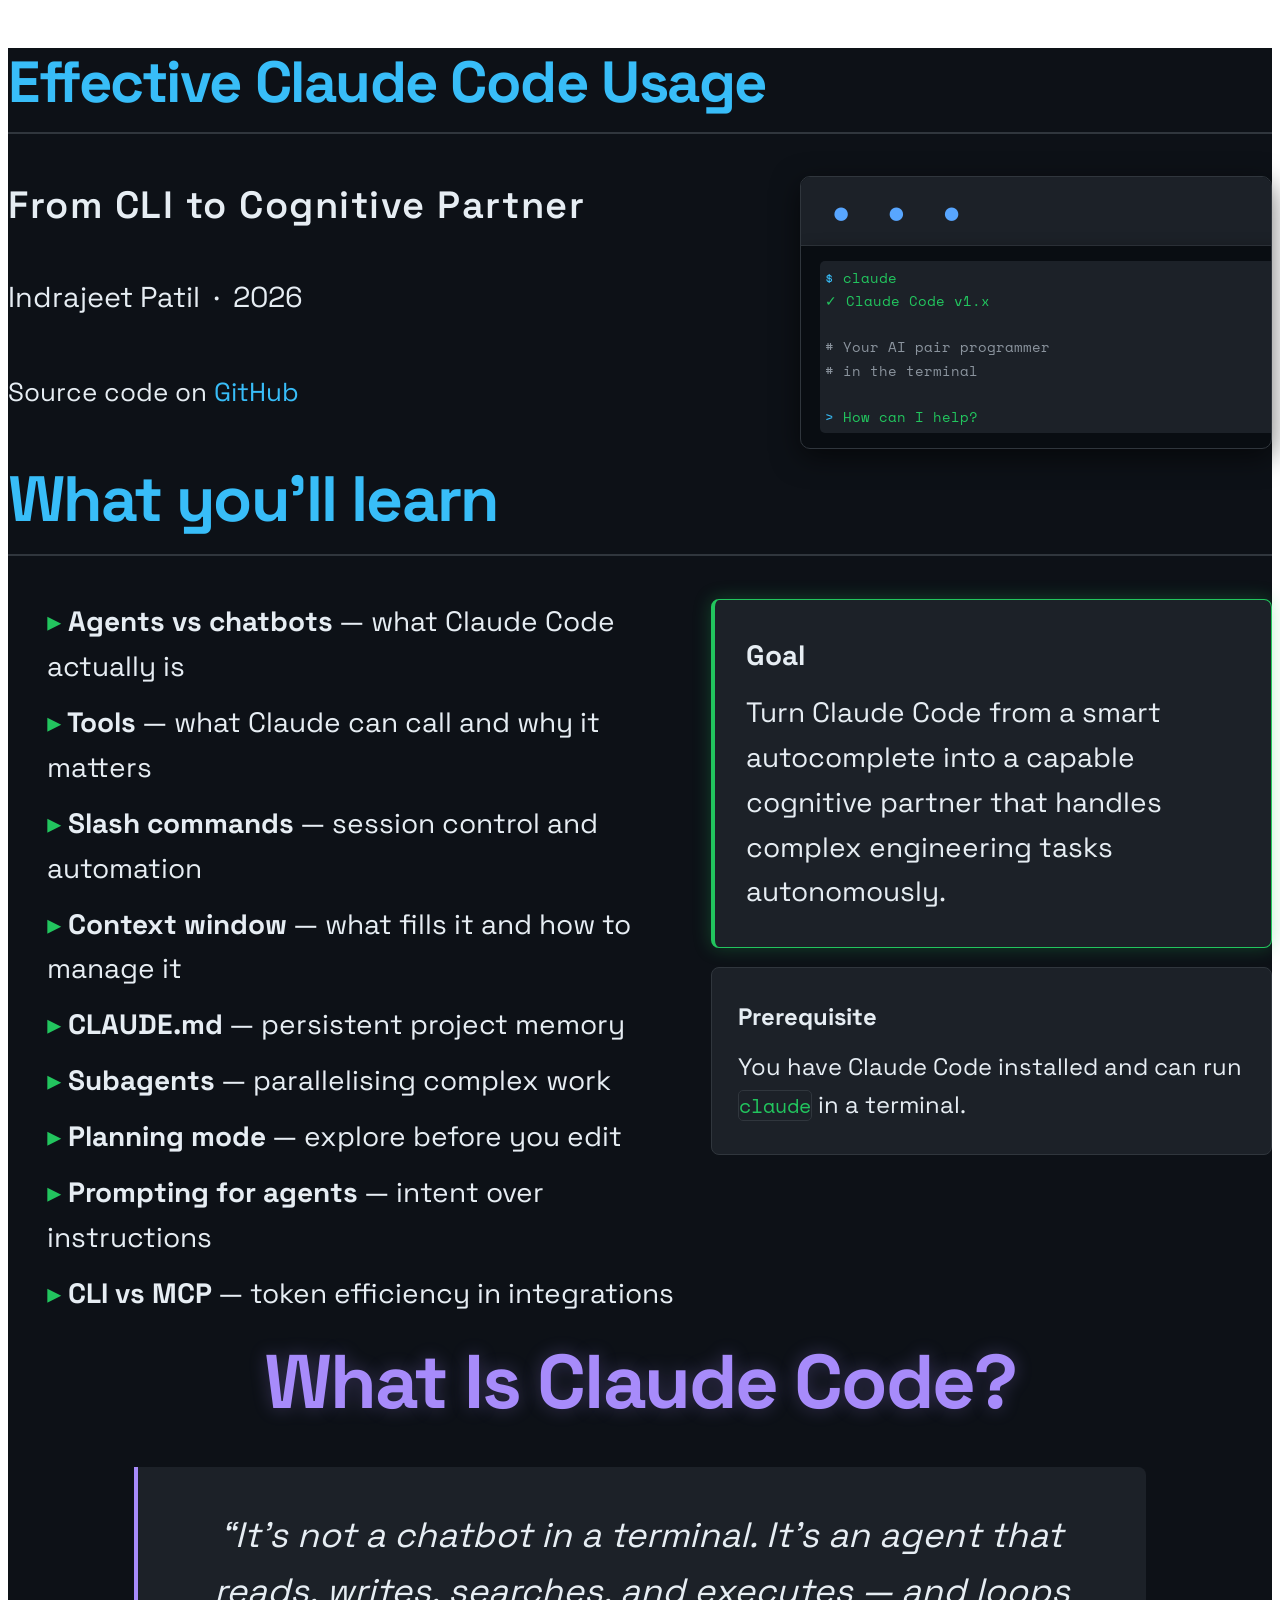
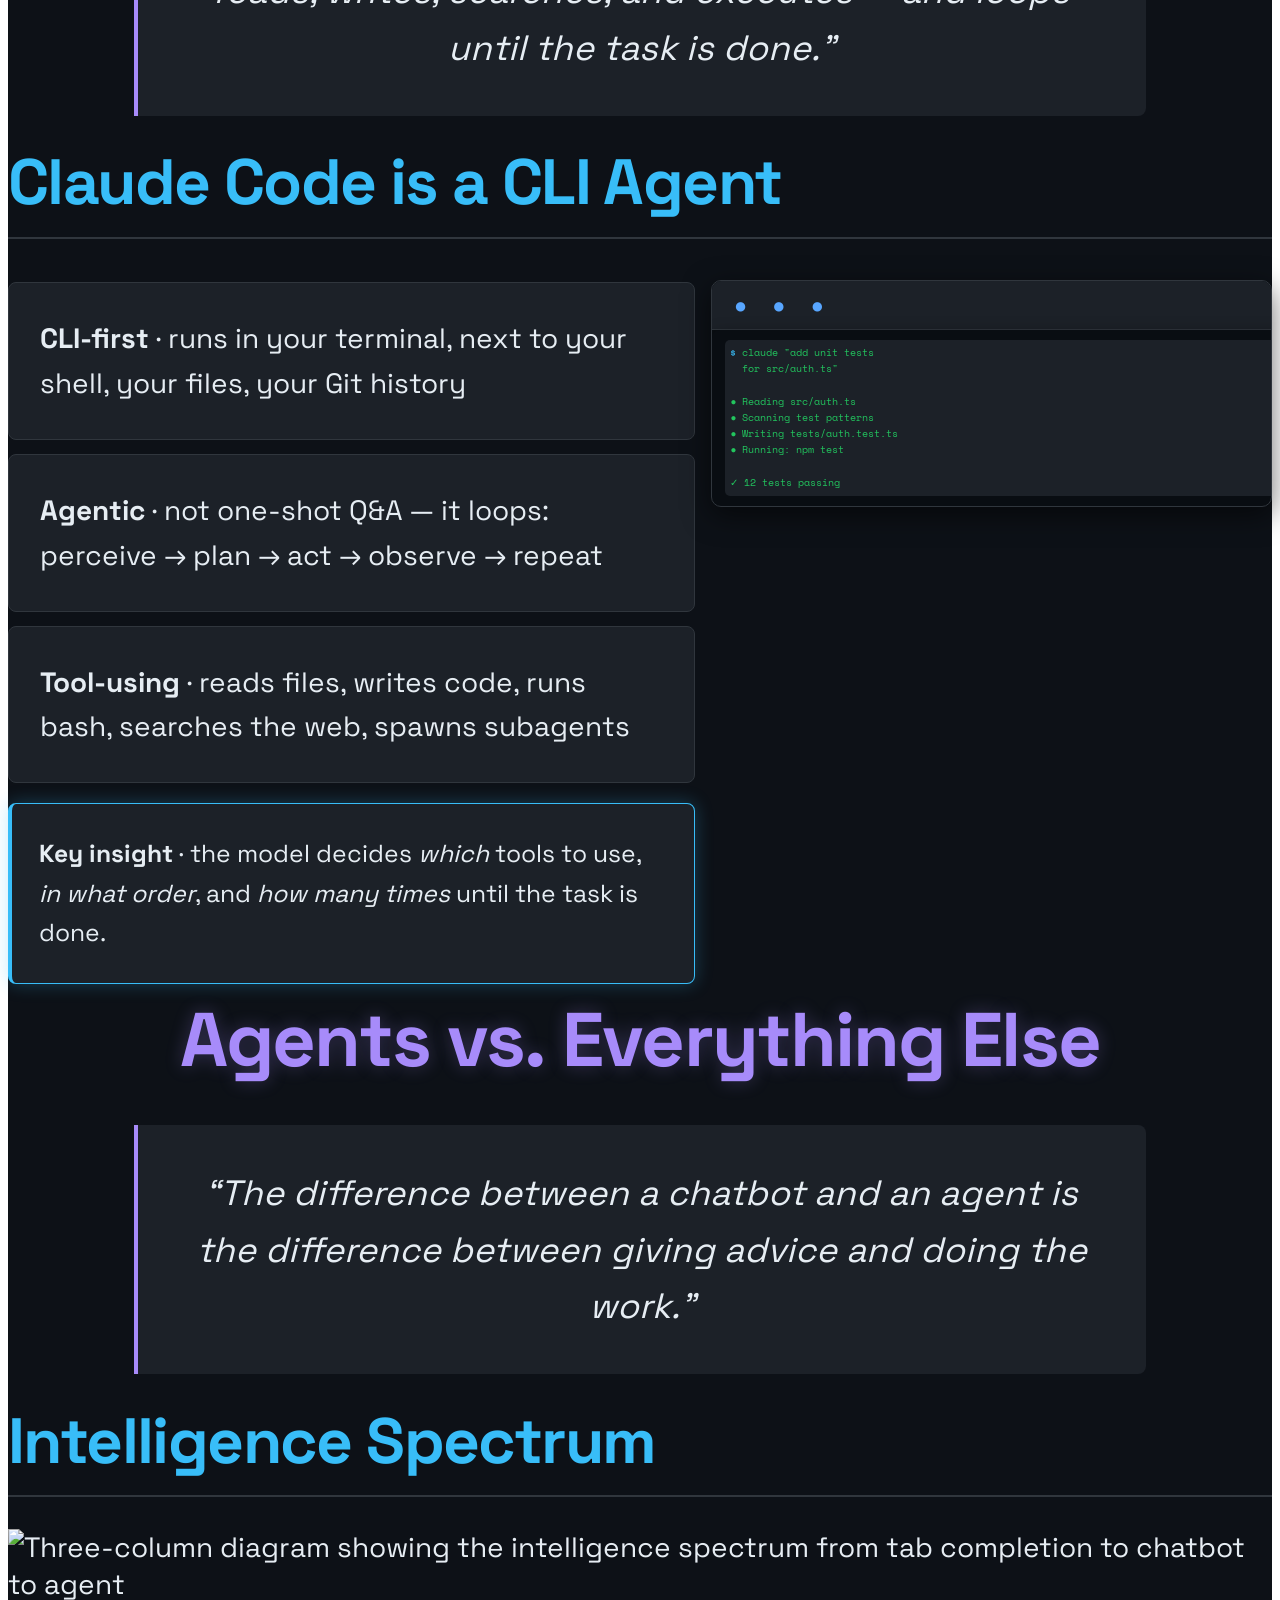
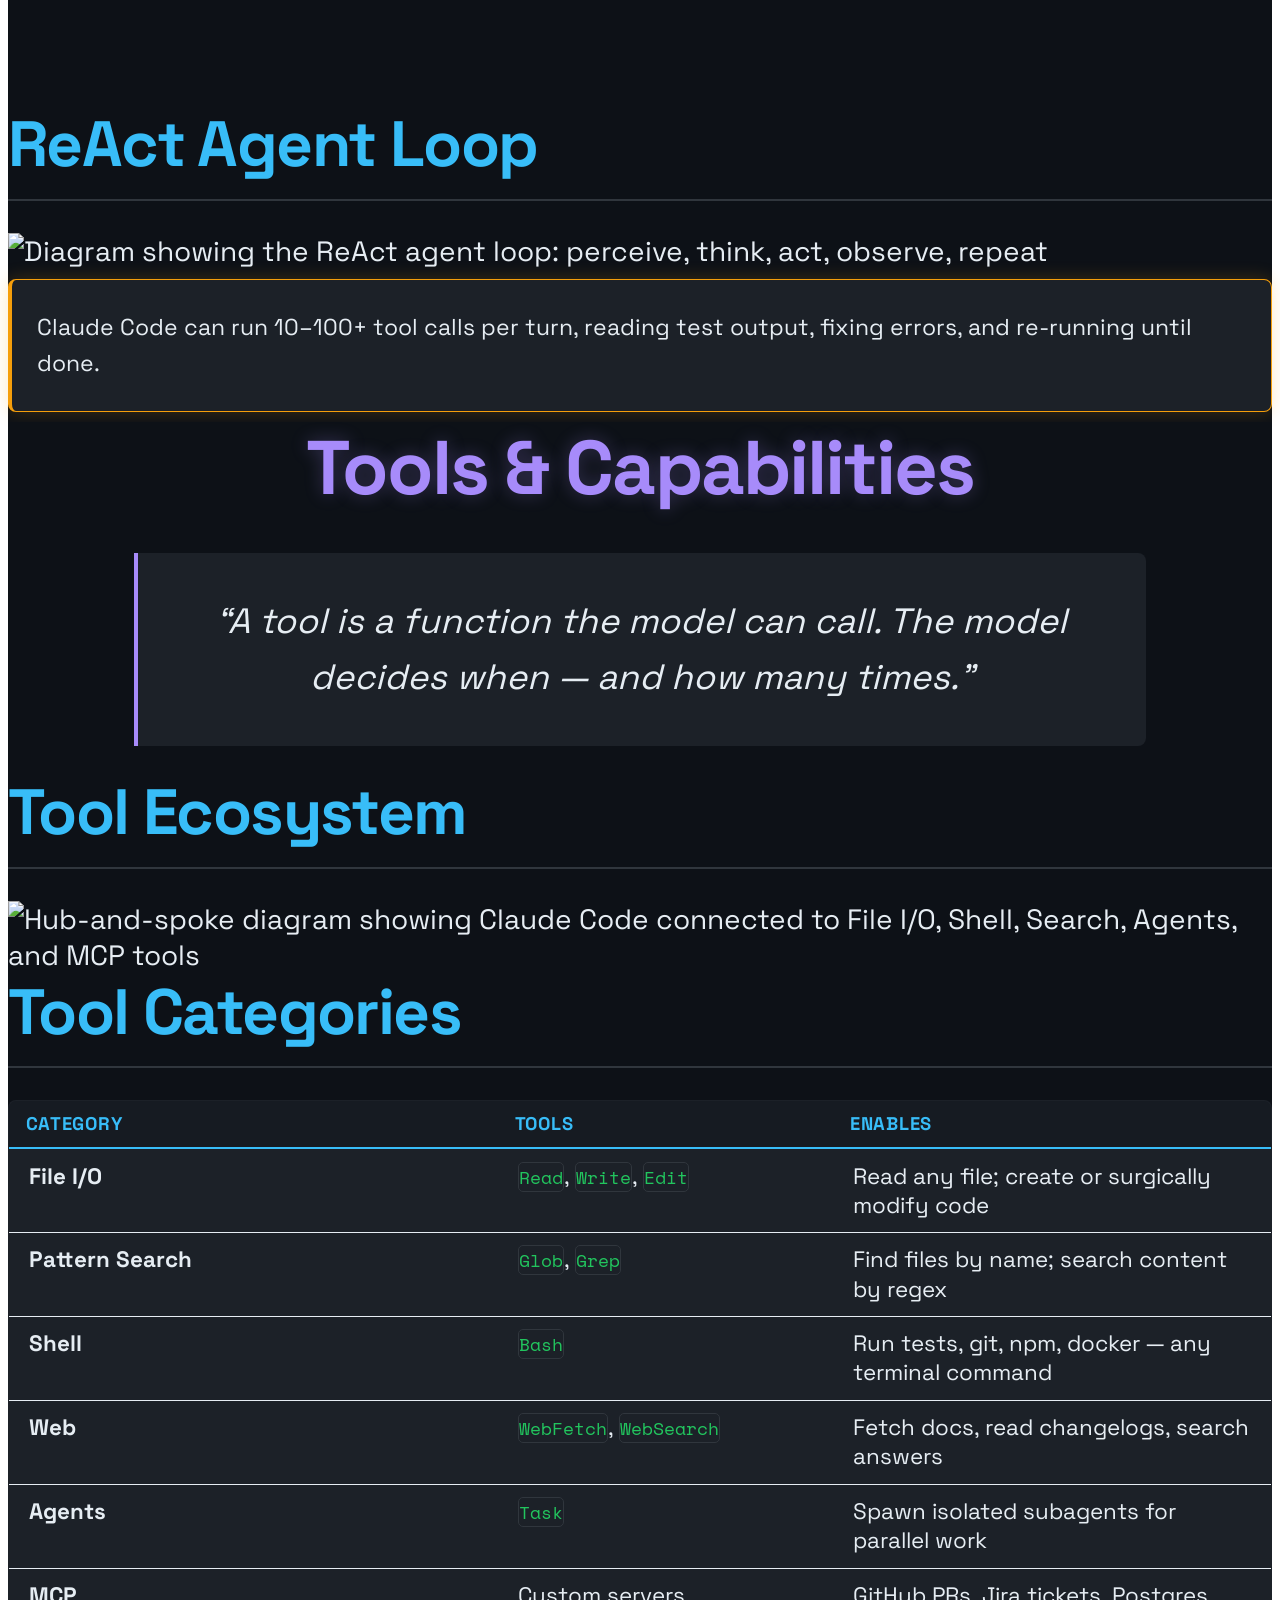
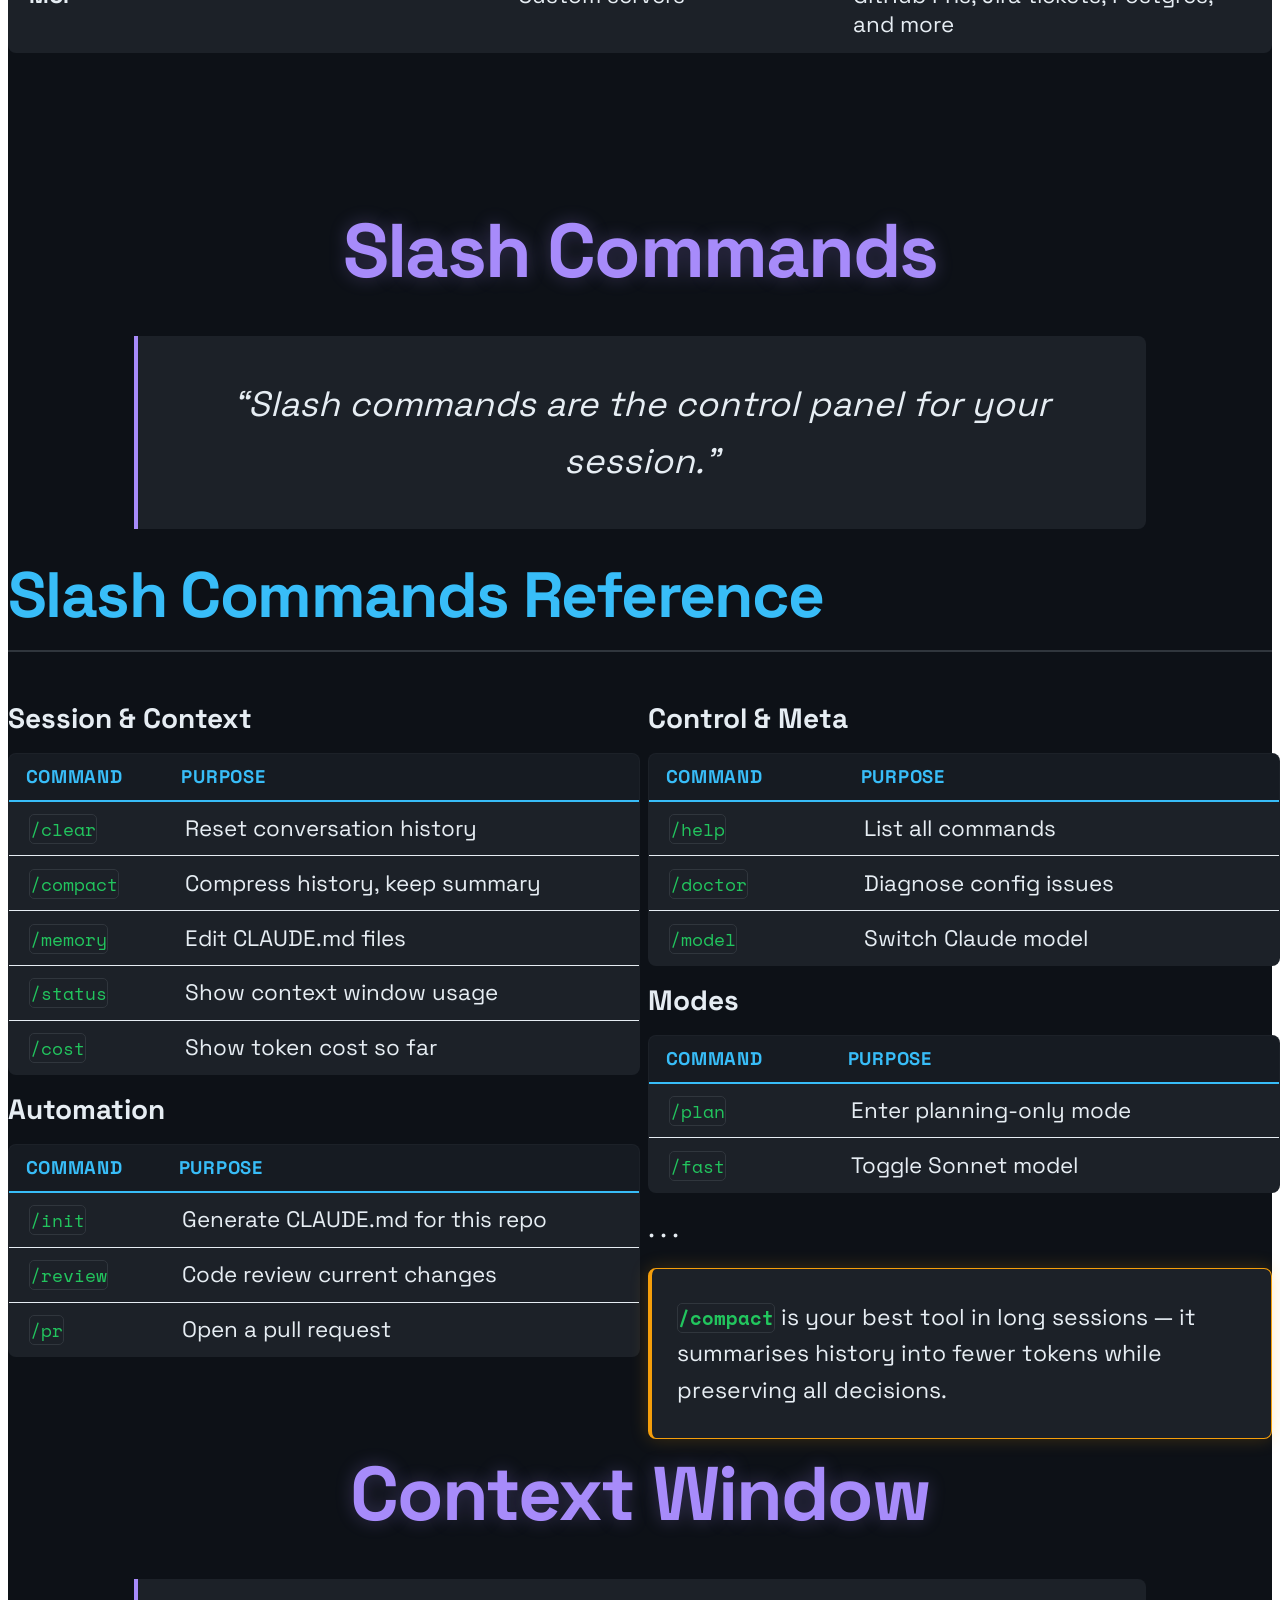
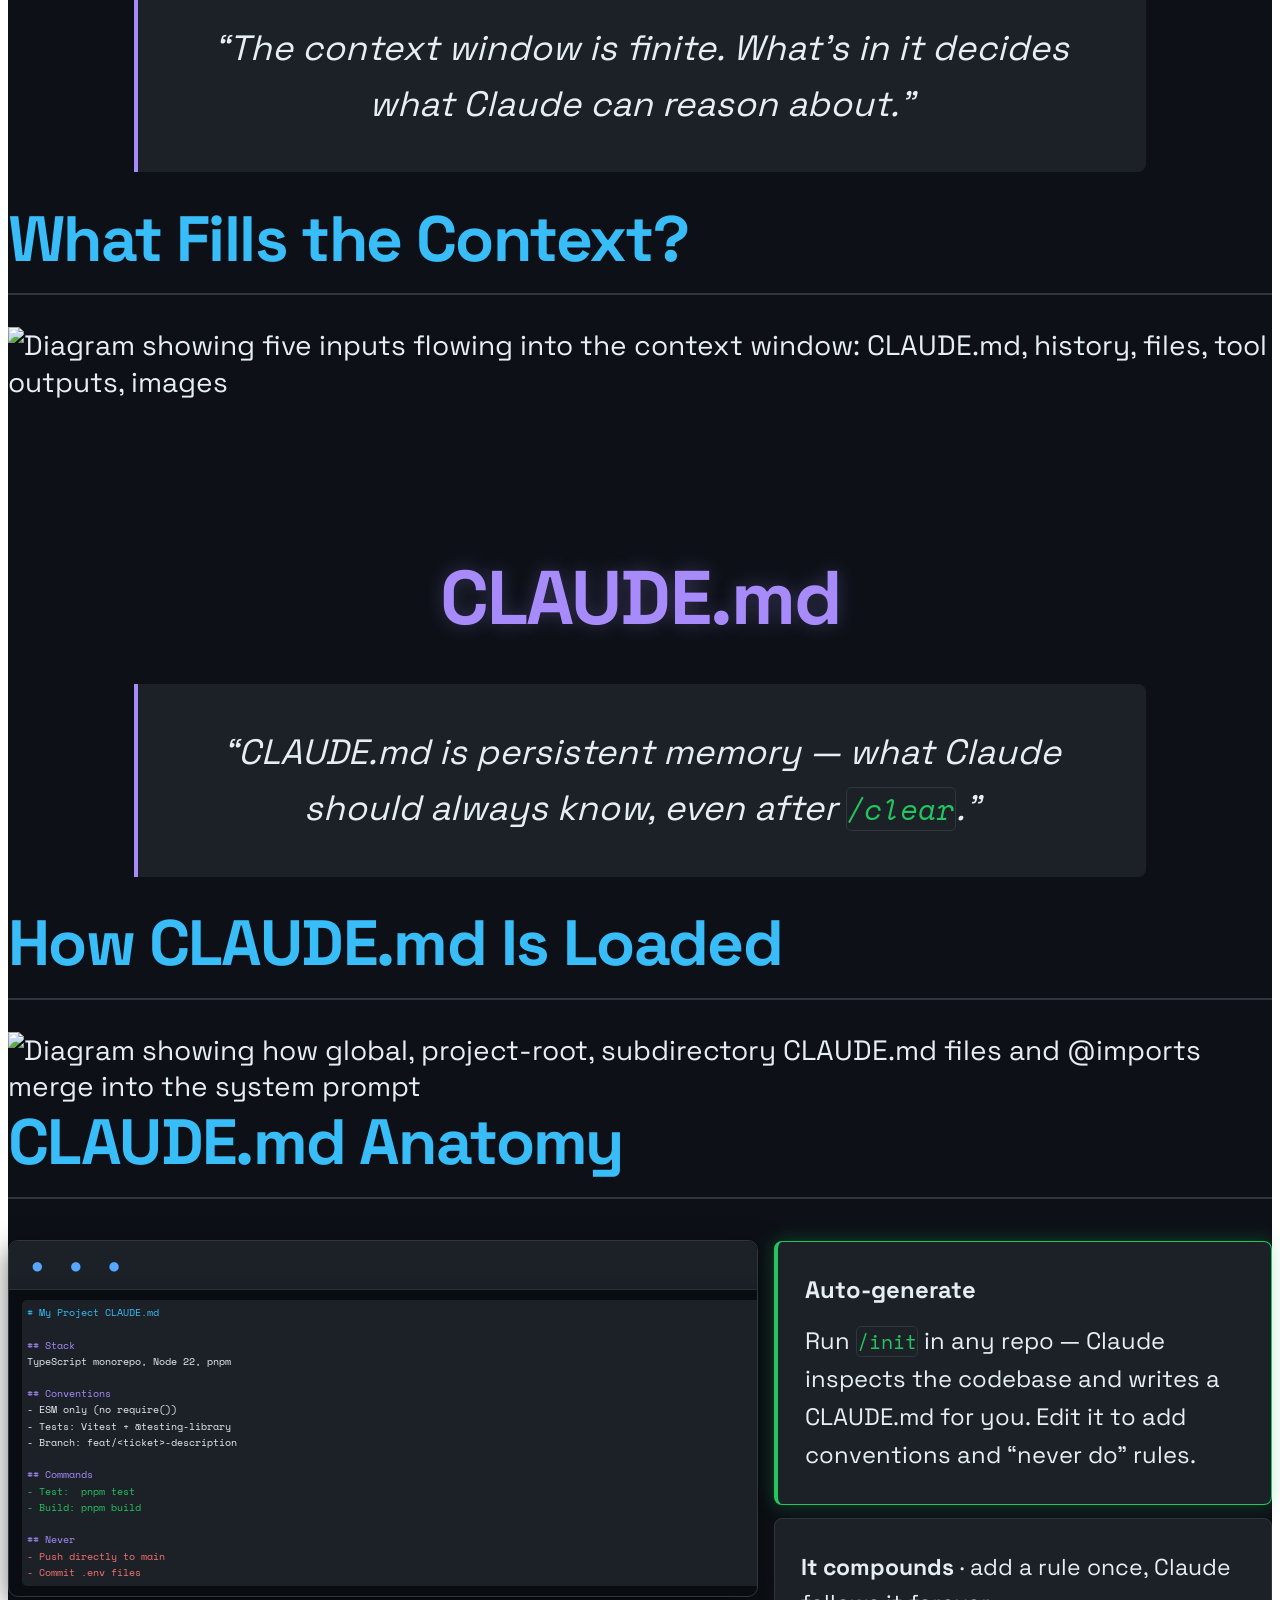
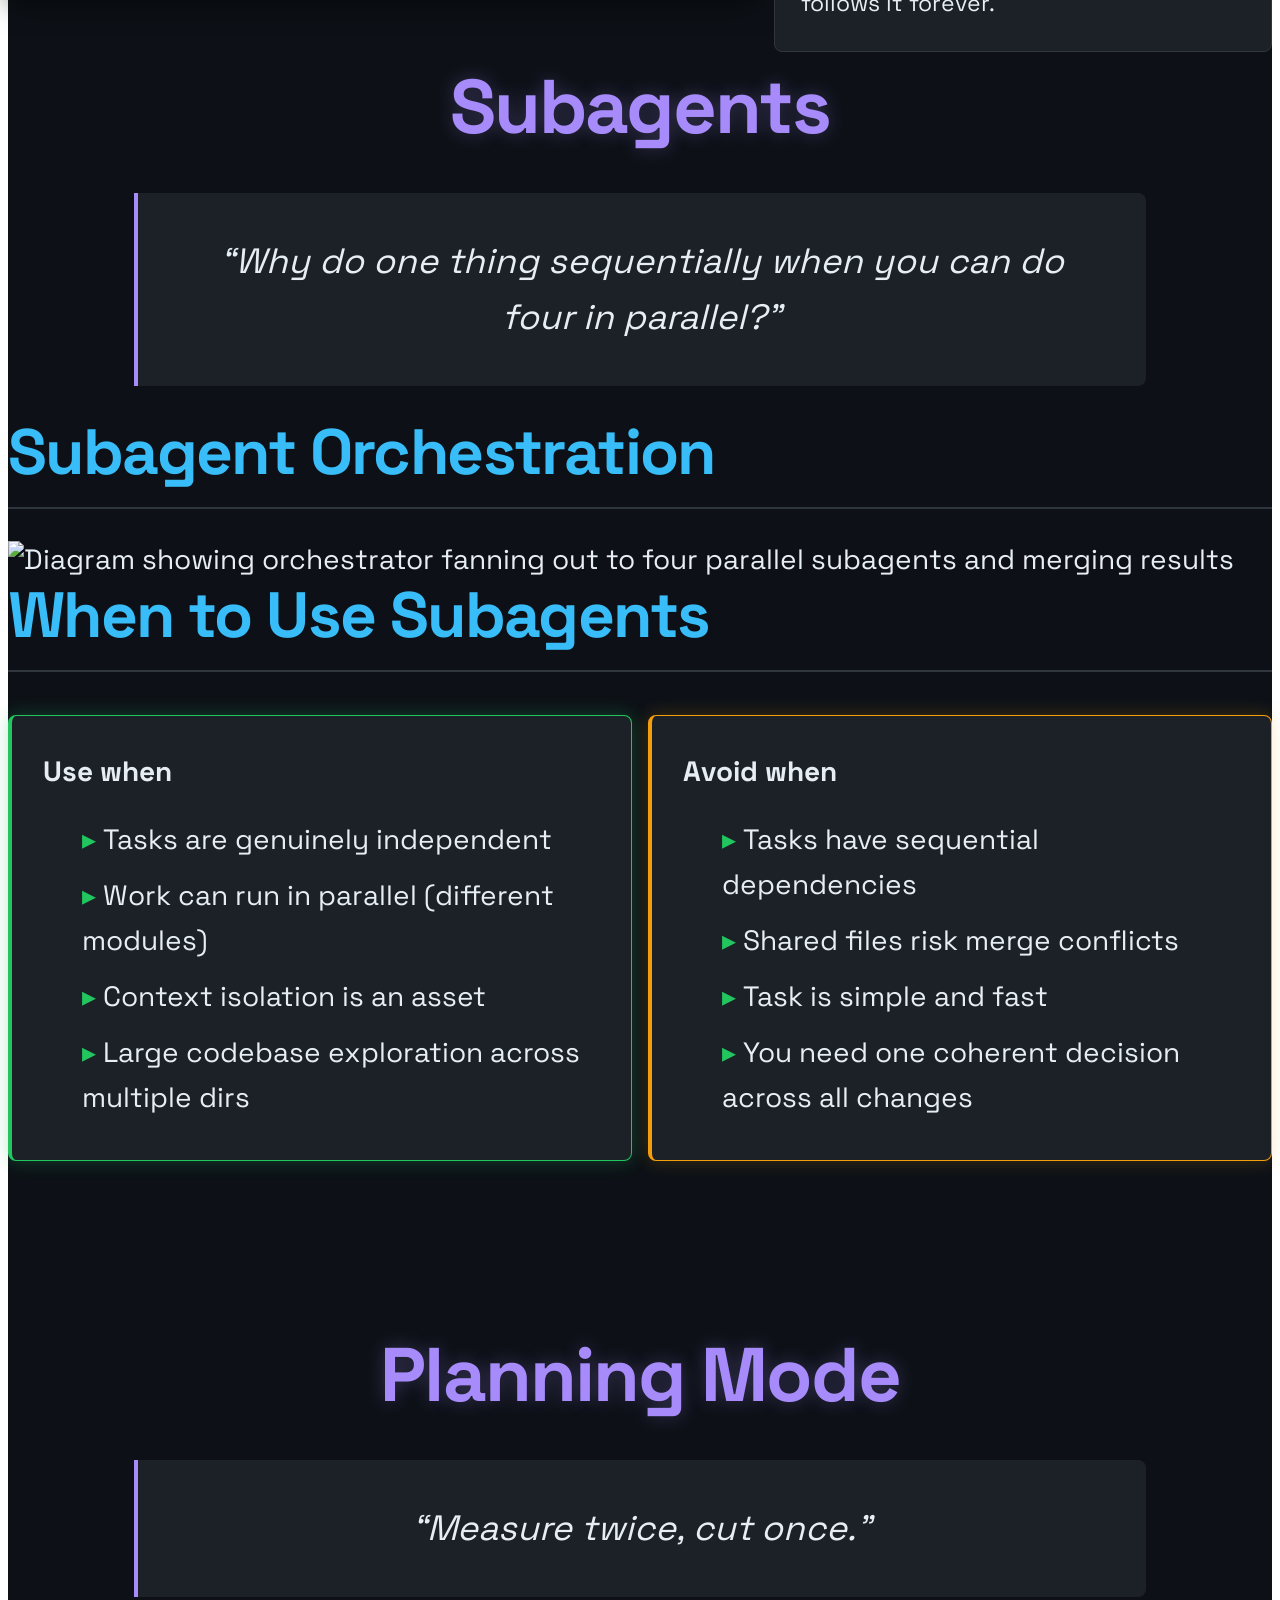
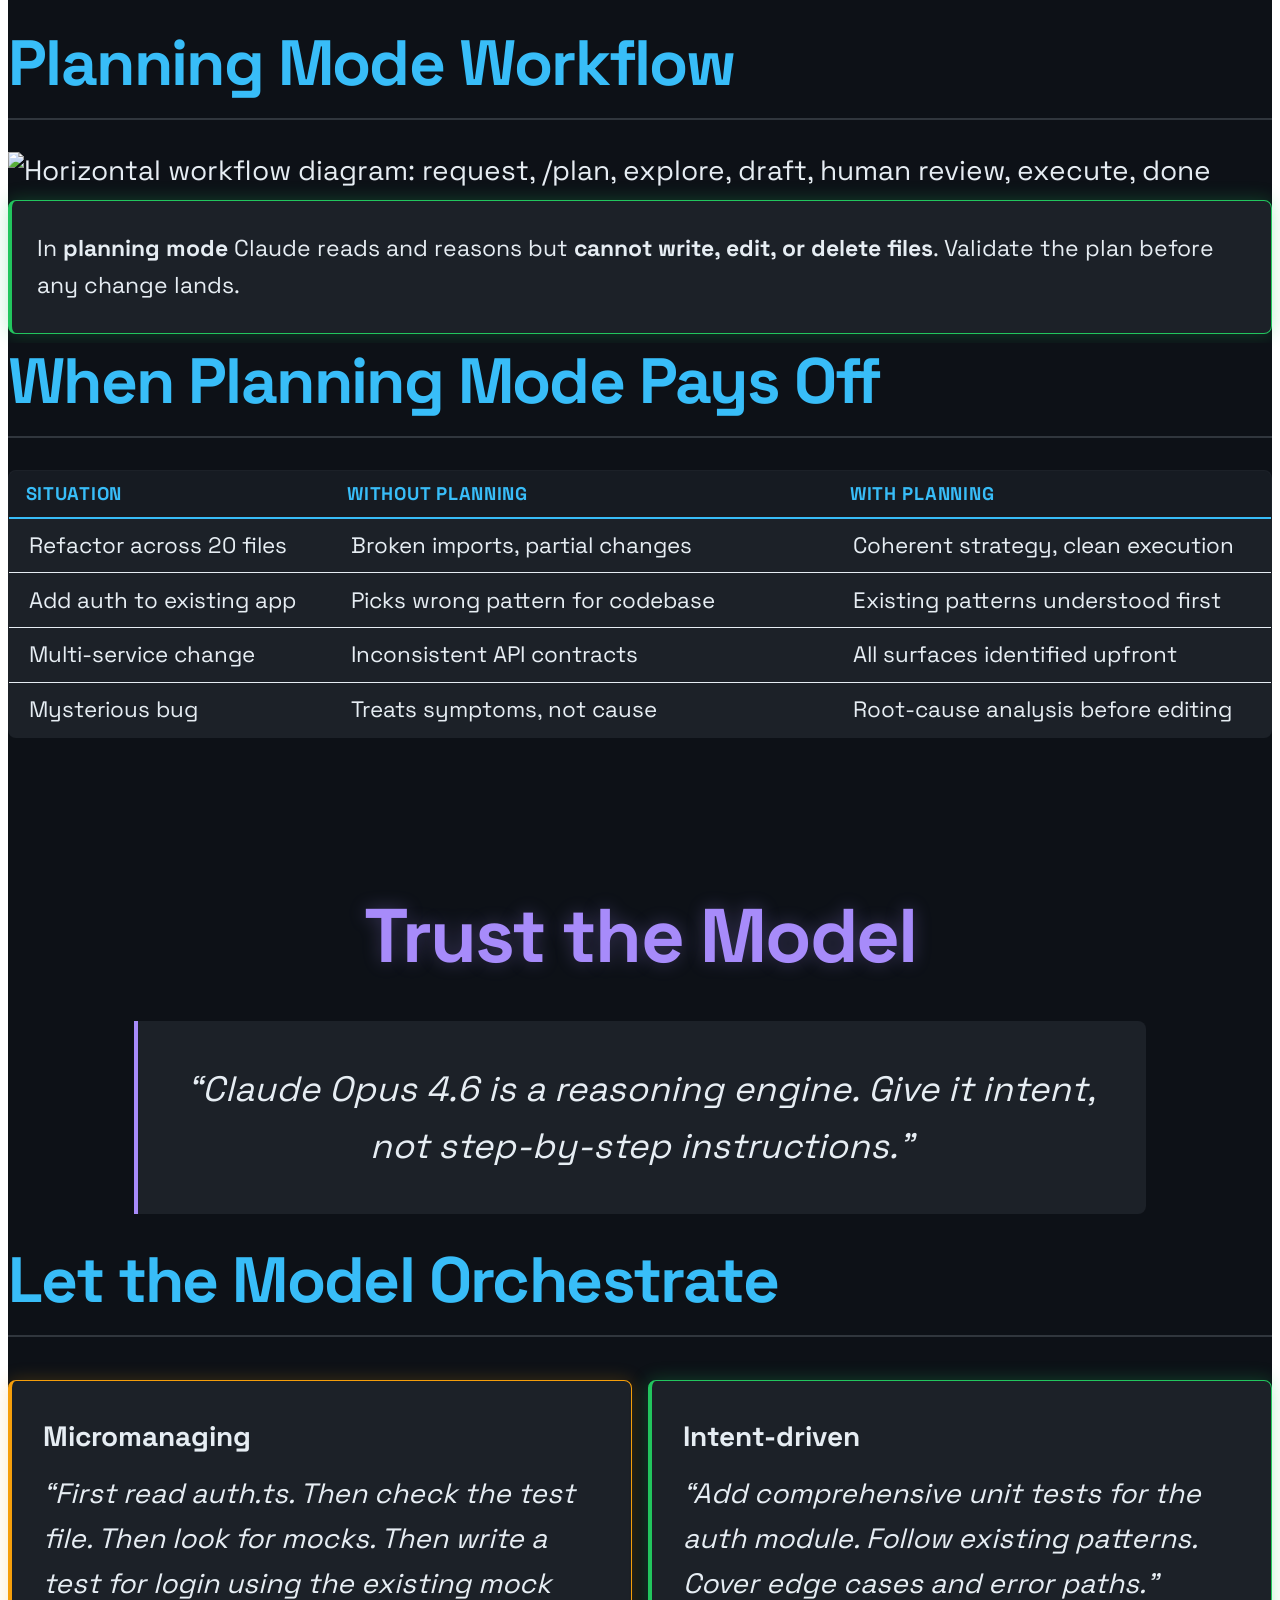
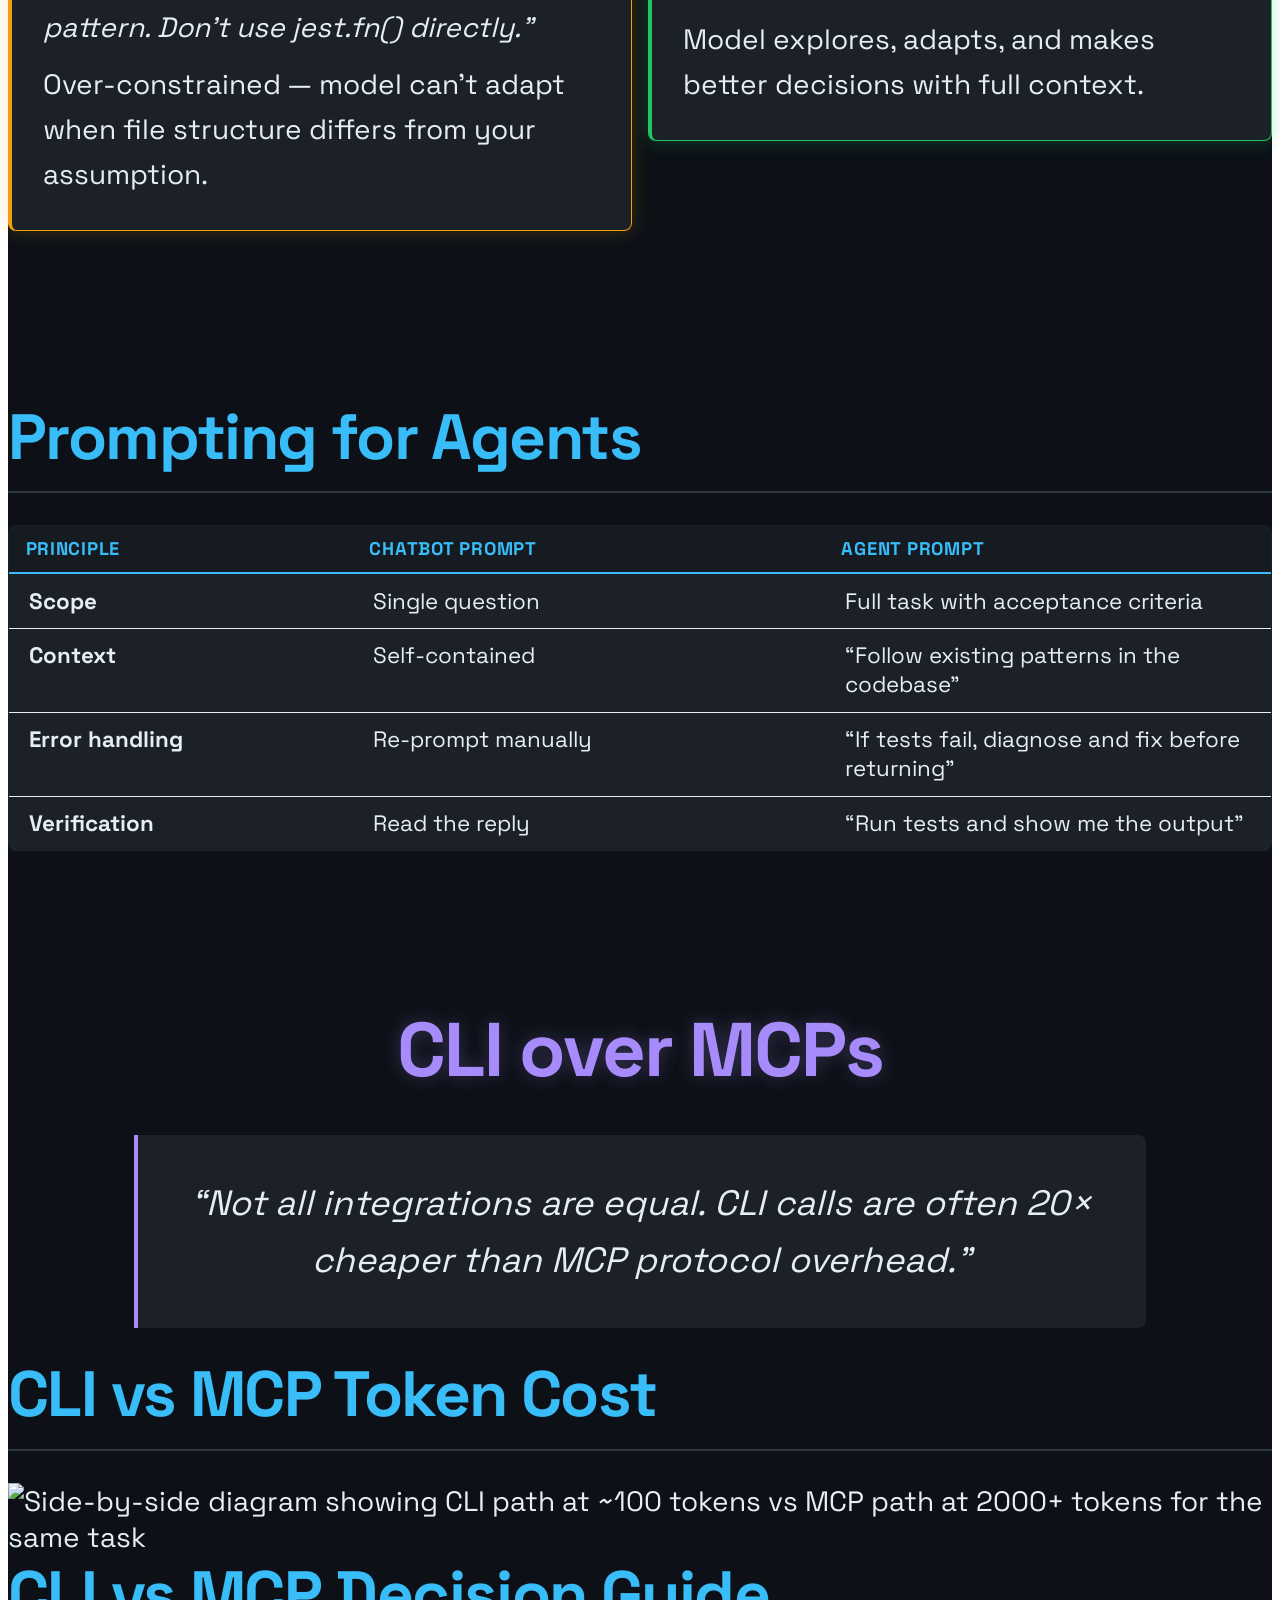
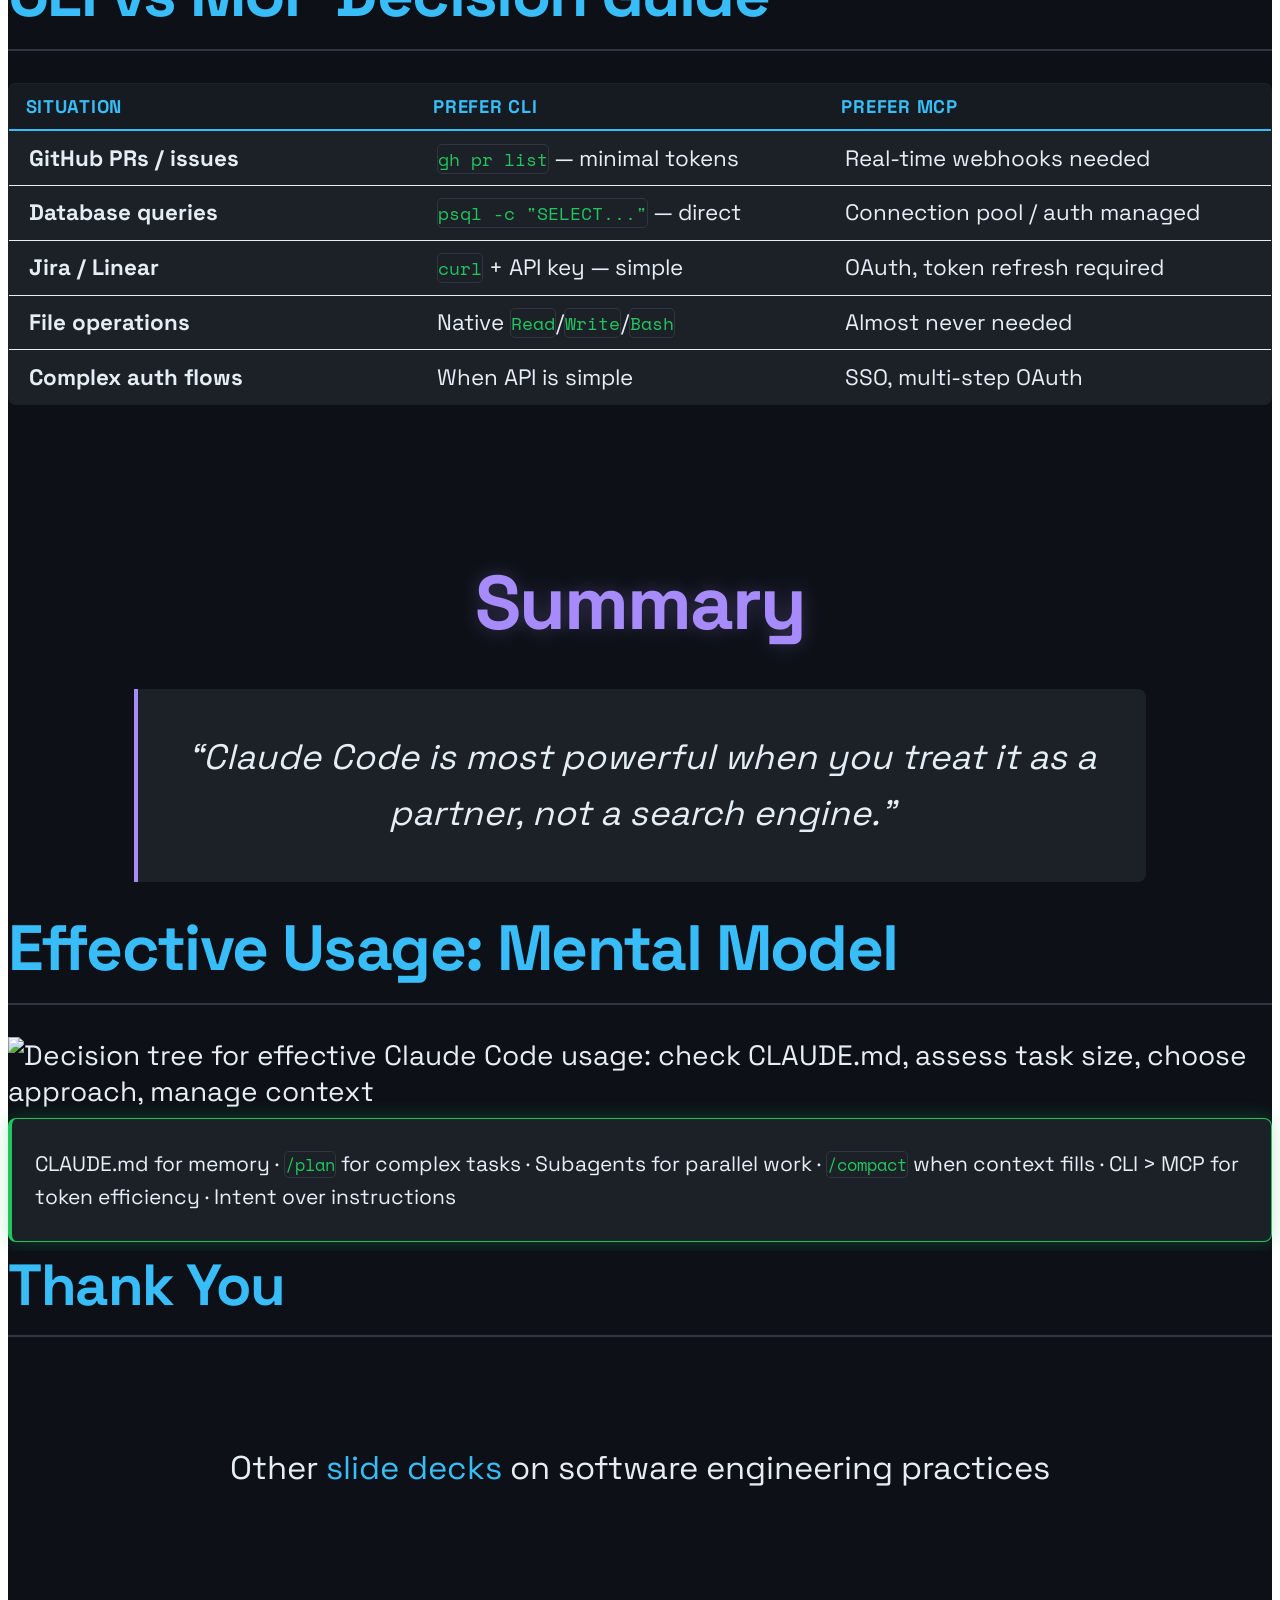
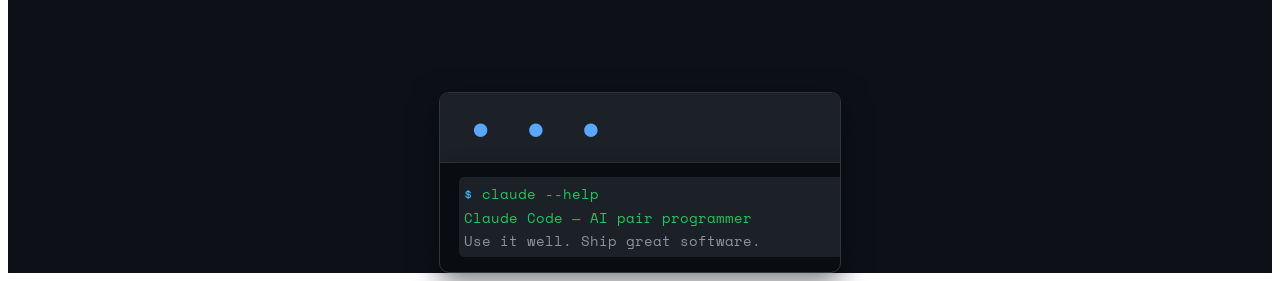
==== commit 0ccd1239: "update diagrams" ====
--- a/index.html
+++ b/index.html
@@ -241,18 +241,8 @@
 </section>
 <section id="intelligence-spectrum" class="slide level2 smaller">
 <h2>Intelligence Spectrum</h2>
-<div class="cell" data-eval="true" data-layout-align="default">
-<div class="cell-output-display">
-<div>
-<p></p><figure class=""><p></p>
-<div>
-<p><img data-src="index_files/figure-revealjs/mermaid-figure-1.png" style="width:11in;height:3.2in"></p>
-</div>
-<p></p></figure><p></p>
-</div>
-</div>
-</div>
-<div class="fragment">
+
+<img data-src="media/diag-01-intelligence-spectrum.png" class="quarto-figure quarto-figure-center r-stretch" alt="Three-column diagram showing the intelligence spectrum from tab completion to chatbot to agent"><div class="fragment">
 <div class="columns">
 <div class="column" style="width:33%;">
 <div class="card-subtle" style="text-align:center; font-size:0.82em; padding:0.5em;">
@@ -271,18 +261,8 @@
 </section>
 <section id="react-agent-loop" class="slide level2 smaller">
 <h2>ReAct Agent Loop</h2>
-<div class="cell" data-eval="true" data-layout-align="default">
-<div class="cell-output-display">
-<div>
-<p></p><figure class=""><p></p>
-<div>
-<p><img data-src="index_files/figure-revealjs/mermaid-figure-9.png" style="width:6.5in;height:5.2in"></p>
-</div>
-<p></p></figure><p></p>
-</div>
-</div>
-</div>
-<div class="card-amber" style="font-size:0.82em; margin-top:0.5em;">
+
+<img data-src="media/diag-02-react-loop.png" class="quarto-figure quarto-figure-center r-stretch" alt="Diagram showing the ReAct agent loop: perceive, think, act, observe, repeat"><div class="card-amber" style="font-size:0.82em; margin-top:0.4em;">
 <p>Claude Code can run 10–100+ tool calls per turn, reading test output, fixing errors, and re-running until done.</p>
 </div>
 </section></section>
@@ -295,18 +275,8 @@
 </section>
 <section id="tool-ecosystem" class="slide level2 smaller">
 <h2>Tool Ecosystem</h2>
-<div class="cell" data-eval="true" data-layout-align="default">
-<div class="cell-output-display">
-<div>
-<p></p><figure class=""><p></p>
-<div>
-<p><img data-src="index_files/figure-revealjs/mermaid-figure-8.png" style="width:11in;height:3.2in"></p>
-</div>
-<p></p></figure><p></p>
-</div>
-</div>
-</div>
-</section>
+
+<img data-src="media/diag-03-tool-ecosystem.png" class="quarto-figure quarto-figure-center r-stretch" alt="Hub-and-spoke diagram showing Claude Code connected to File I/O, Shell, Search, Agents, and MCP tools"></section>
 <section id="tool-categories" class="slide level2 smaller">
 <h2>Tool Categories</h2>
 <table class="caption-top">
@@ -484,18 +454,8 @@
 </section>
 <section id="what-fills-the-context" class="slide level2 smaller">
 <h2>What Fills the Context?</h2>
-<div class="cell" data-eval="true" data-layout-align="default">
-<div class="cell-output-display">
-<div>
-<p></p><figure class=""><p></p>
-<div>
-<p><img data-src="index_files/figure-revealjs/mermaid-figure-7.png" style="width:10.5in;height:3in"></p>
-</div>
-<p></p></figure><p></p>
-</div>
-</div>
-</div>
-<div class="fragment">
+
+<img data-src="media/diag-04-context-window.png" class="quarto-figure quarto-figure-center r-stretch" alt="Diagram showing five inputs flowing into the context window: CLAUDE.md, history, files, tool outputs, images"><div class="fragment">
 <div class="columns">
 <div class="column" style="width:50%;">
 <div class="card-amber" style="font-size:0.82em;">
@@ -517,18 +477,8 @@
 </section>
 <section id="how-claude.md-is-loaded" class="slide level2 smaller">
 <h2>How CLAUDE.md Is Loaded</h2>
-<div class="cell" data-eval="true" data-layout-align="default">
-<div class="cell-output-display">
-<div>
-<p></p><figure class=""><p></p>
-<div>
-<p><img data-src="index_files/figure-revealjs/mermaid-figure-6.png" style="width:8in;height:4.8in"></p>
-</div>
-<p></p></figure><p></p>
-</div>
-</div>
-</div>
-</section>
+
+<img data-src="media/diag-05-claude-md-loading.png" class="quarto-figure quarto-figure-center r-stretch" alt="Diagram showing how global, project-root, subdirectory CLAUDE.md files and @imports merge into the system prompt"></section>
 <section id="claude.md-anatomy" class="slide level2 smaller">
 <h2>CLAUDE.md Anatomy</h2>
 <div class="columns">
@@ -572,18 +522,8 @@
 </section>
 <section id="subagent-orchestration" class="slide level2 smaller">
 <h2>Subagent Orchestration</h2>
-<div class="cell" data-eval="true" data-layout-align="default">
-<div class="cell-output-display">
-<div>
-<p></p><figure class=""><p></p>
-<div>
-<p><img data-src="index_files/figure-revealjs/mermaid-figure-5.png" style="width:10in;height:4.2in"></p>
-</div>
-<p></p></figure><p></p>
-</div>
-</div>
-</div>
-</section>
+
+<img data-src="media/diag-06-subagent-orchestration.png" class="quarto-figure quarto-figure-center r-stretch" alt="Diagram showing orchestrator fanning out to four parallel subagents and merging results"></section>
 <section id="when-to-use-subagents" class="slide level2 smaller">
 <h2>When to Use Subagents</h2>
 <div class="columns">
@@ -623,18 +563,8 @@
 </section>
 <section id="planning-mode-workflow" class="slide level2 smaller">
 <h2>Planning Mode Workflow</h2>
-<div class="cell" data-eval="true" data-layout-align="default">
-<div class="cell-output-display">
-<div>
-<p></p><figure class=""><p></p>
-<div>
-<p><img data-src="index_files/figure-revealjs/mermaid-figure-4.png" style="width:11in;height:3in"></p>
-</div>
-<p></p></figure><p></p>
-</div>
-</div>
-</div>
-<div class="card-green" style="font-size:0.82em; margin-top:0.5em;">
+
+<img data-src="media/diag-07-planning-mode.png" class="quarto-figure quarto-figure-center r-stretch" alt="Horizontal workflow diagram: request, /plan, explore, draft, human review, execute, done"><div class="card-green" style="font-size:0.82em; margin-top:0.5em;">
 <p>In <strong>planning mode</strong> Claude reads and reasons but <strong>cannot write, edit, or delete files</strong>. Validate the plan before any change lands.</p>
 </div>
 </section>
@@ -764,18 +694,8 @@
 </section>
 <section id="cli-vs-mcp-token-cost" class="slide level2 smaller">
 <h2>CLI vs MCP Token Cost</h2>
-<div class="cell" data-eval="true" data-layout-align="default">
-<div class="cell-output-display">
-<div>
-<p></p><figure class=""><p></p>
-<div>
-<p><img data-src="index_files/figure-revealjs/mermaid-figure-3.png" style="width:11in;height:3.5in"></p>
-</div>
-<p></p></figure><p></p>
-</div>
-</div>
-</div>
-</section>
+
+<img data-src="media/diag-08-cli-vs-mcp.png" class="quarto-figure quarto-figure-center r-stretch" alt="Side-by-side diagram showing CLI path at ~100 tokens vs MCP path at 2000+ tokens for the same task"></section>
 <section id="cli-vs-mcp-decision-guide" class="slide level2 smaller">
 <h2>CLI vs MCP Decision Guide</h2>
 <table class="caption-top">
@@ -834,18 +754,8 @@
 </section>
 <section id="effective-usage-mental-model" class="slide level2 smaller">
 <h2>Effective Usage: Mental Model</h2>
-<div class="cell" data-eval="true" data-layout-align="default">
-<div class="cell-output-display">
-<div>
-<p></p><figure class=""><p></p>
-<div>
-<p><img data-src="index_files/figure-revealjs/mermaid-figure-2.png" style="width:8in;height:5.2in"></p>
-</div>
-<p></p></figure><p></p>
-</div>
-</div>
-</div>
-<div class="card-green" style="font-size:0.75em;">
+
+<img data-src="media/diag-09-mental-model.png" class="quarto-figure quarto-figure-center r-stretch" alt="Decision tree for effective Claude Code usage: check CLAUDE.md, assess task size, choose approach, manage context"><div class="card-green" style="font-size:0.75em; margin-top:0.4em;">
 <p>CLAUDE.md for memory · <code>/plan</code> for complex tasks · Subagents for parallel work · <code>/compact</code> when context fills · CLI &gt; MCP for token efficiency · Intent over instructions</p>
 </div>
 </section>
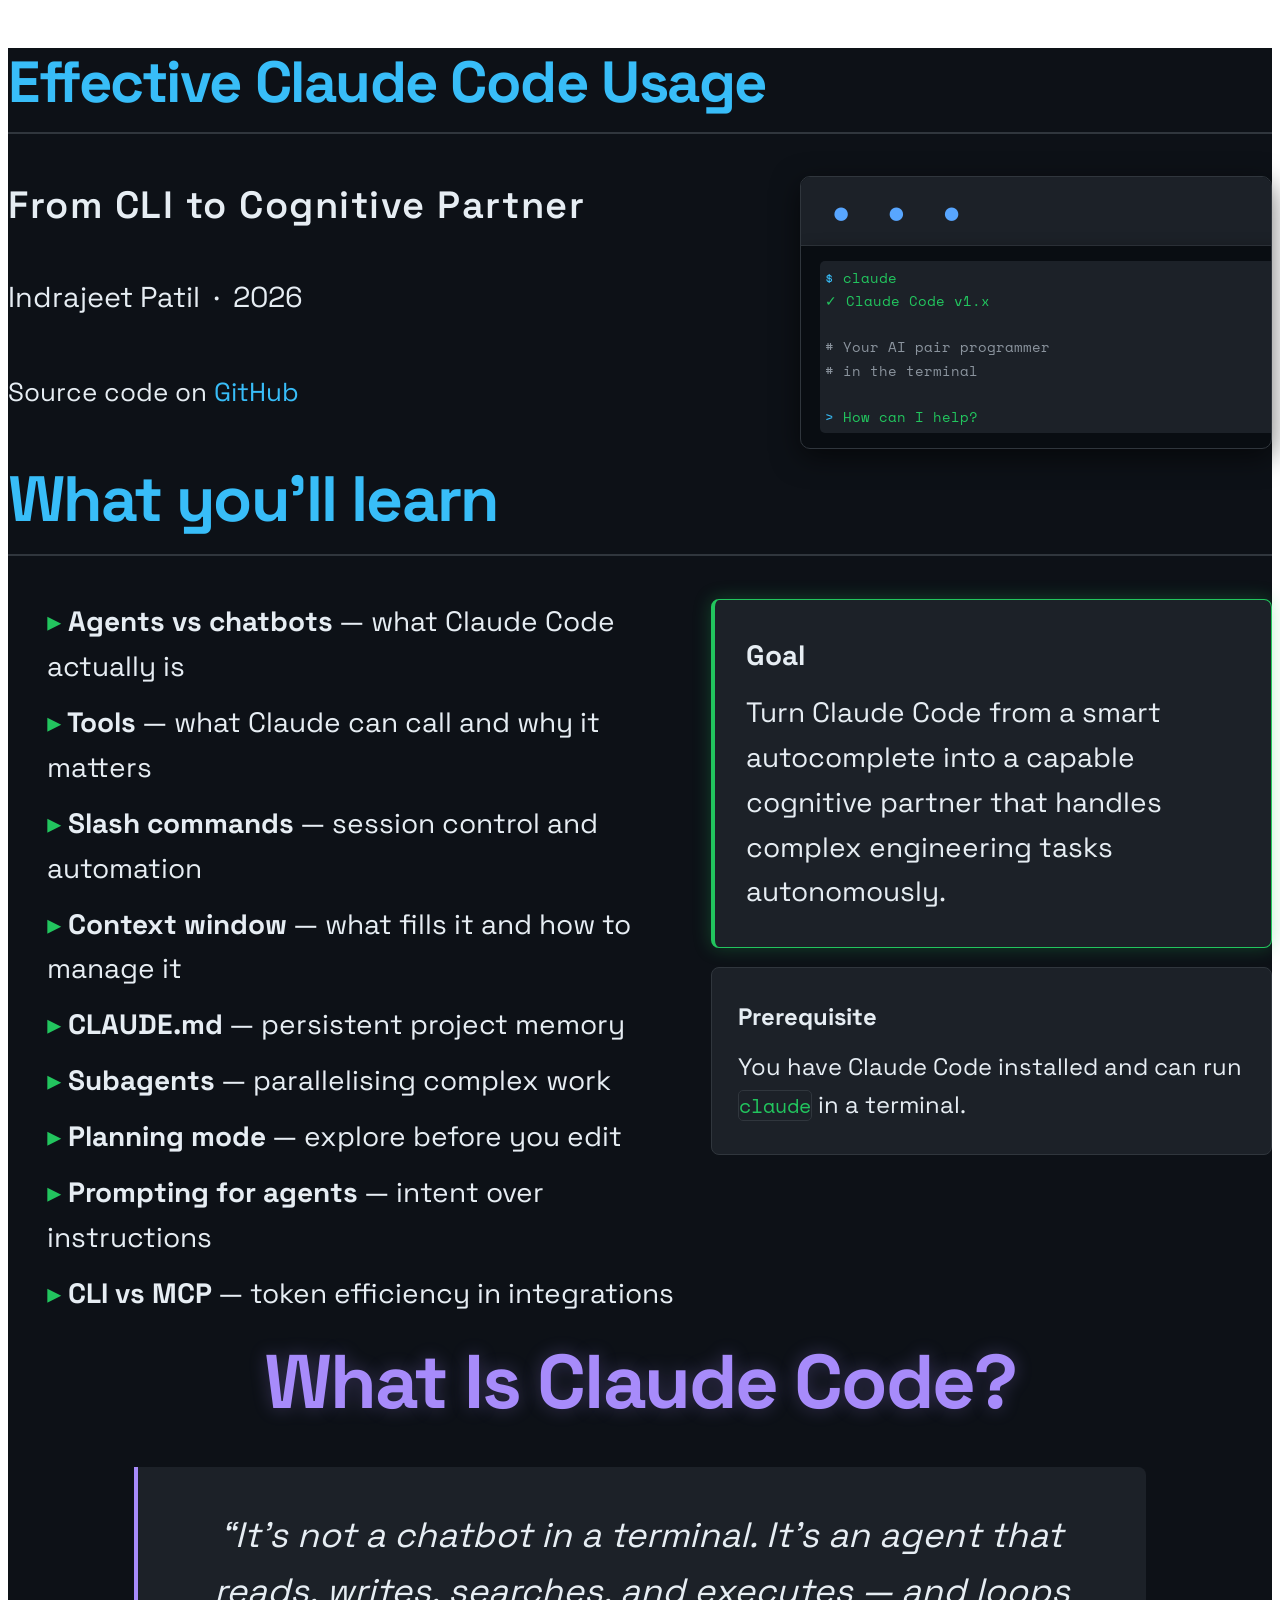
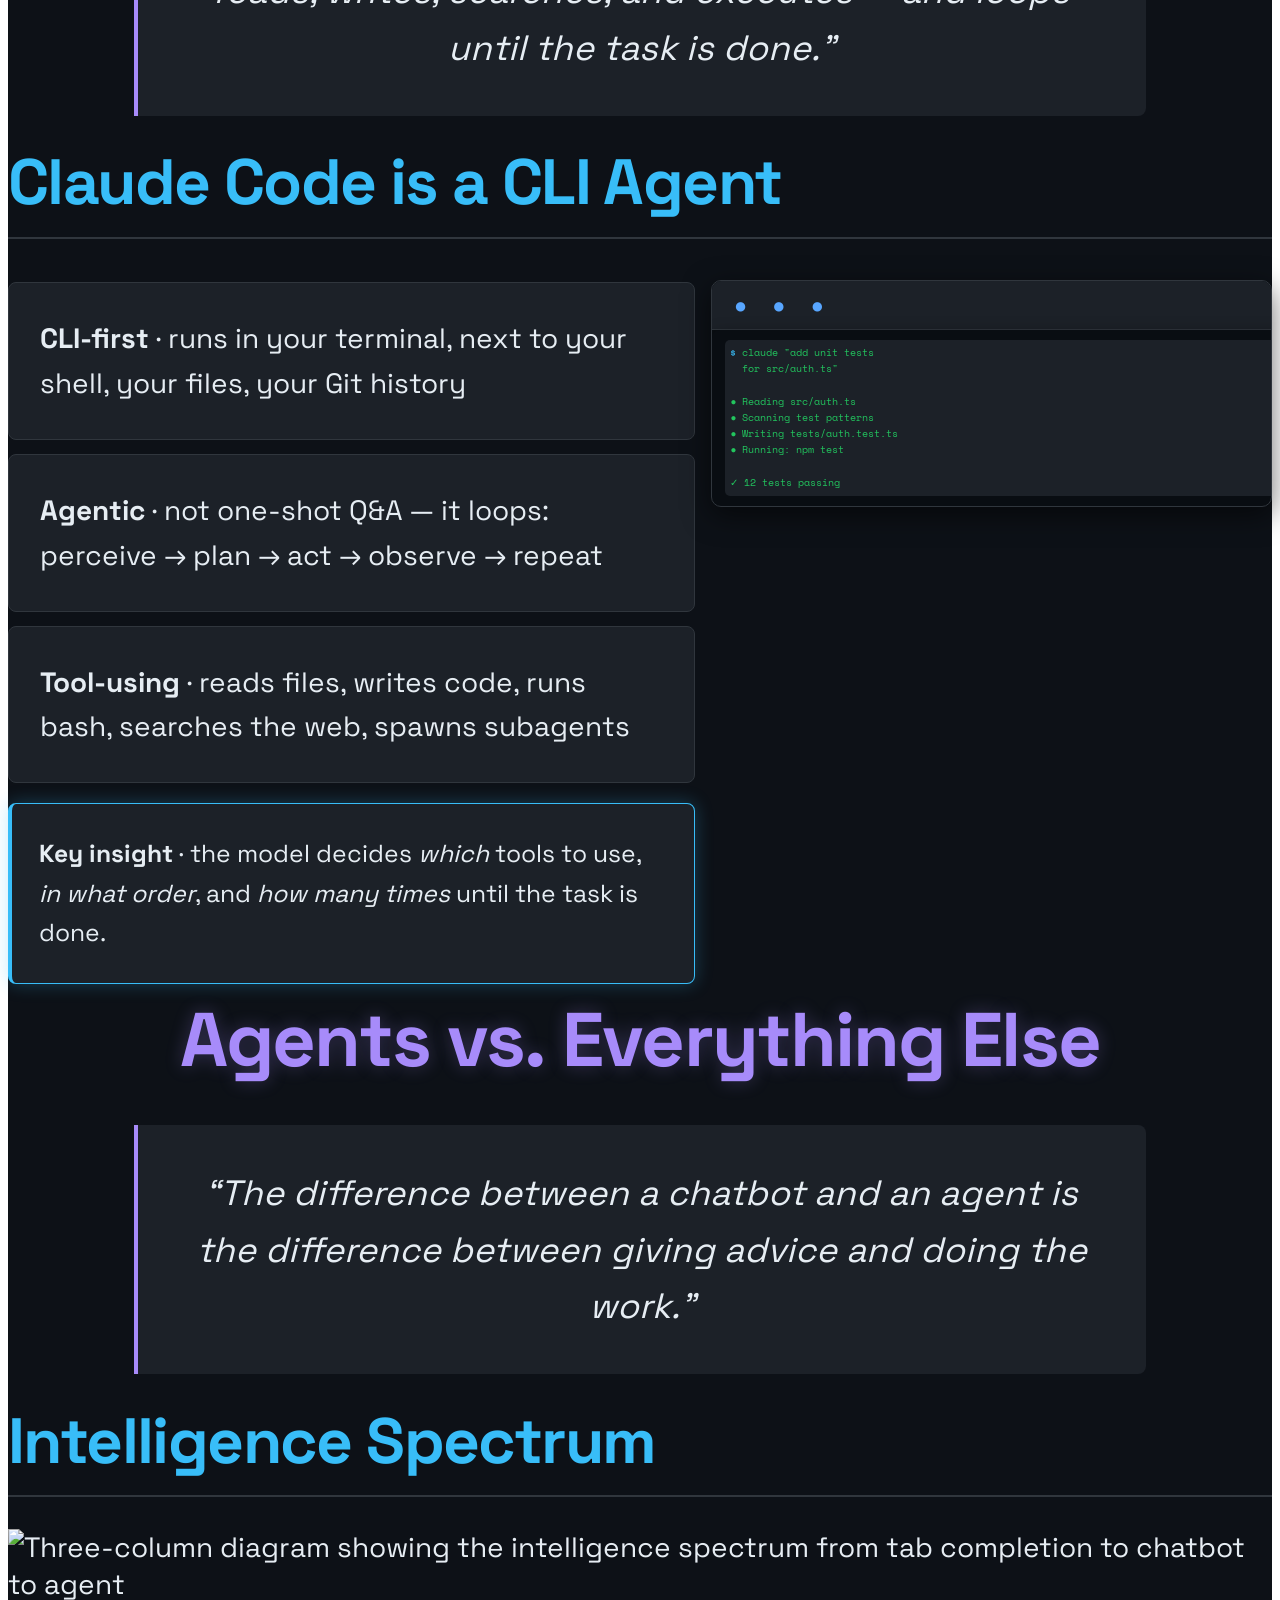
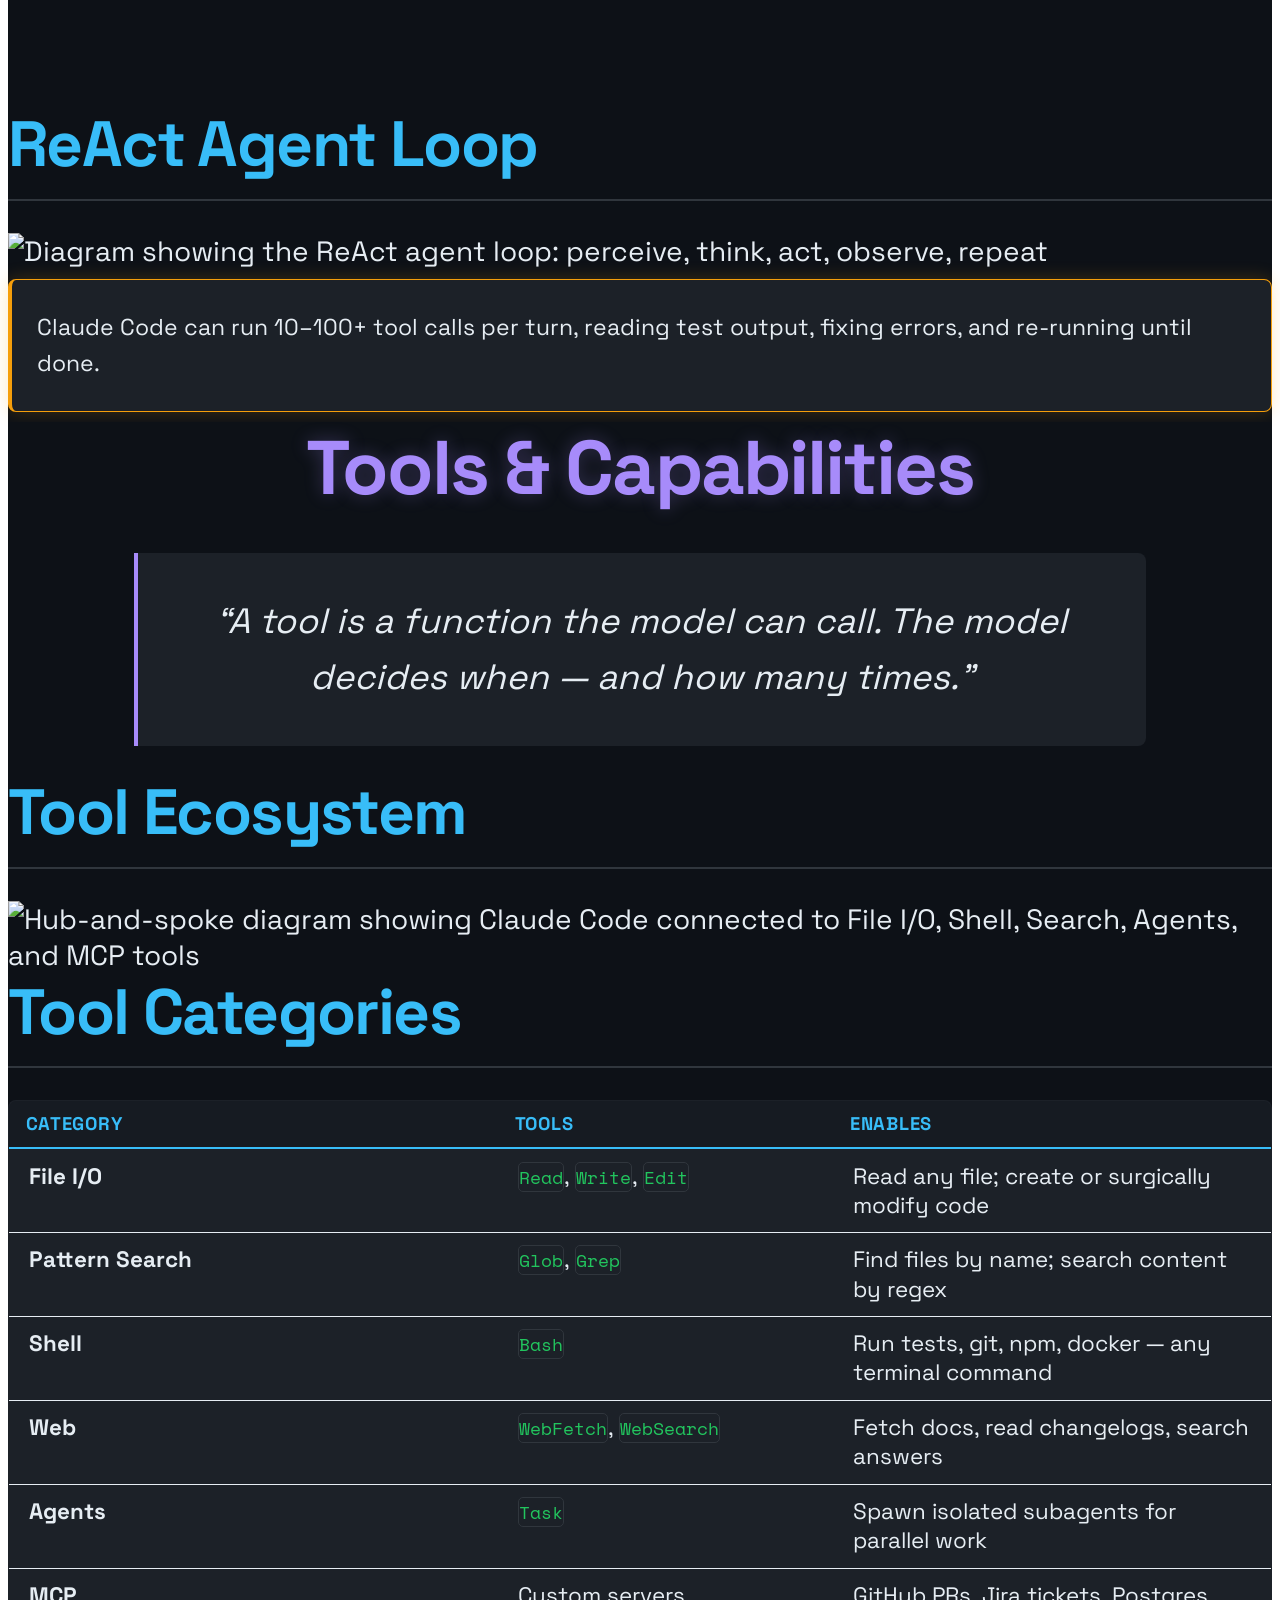
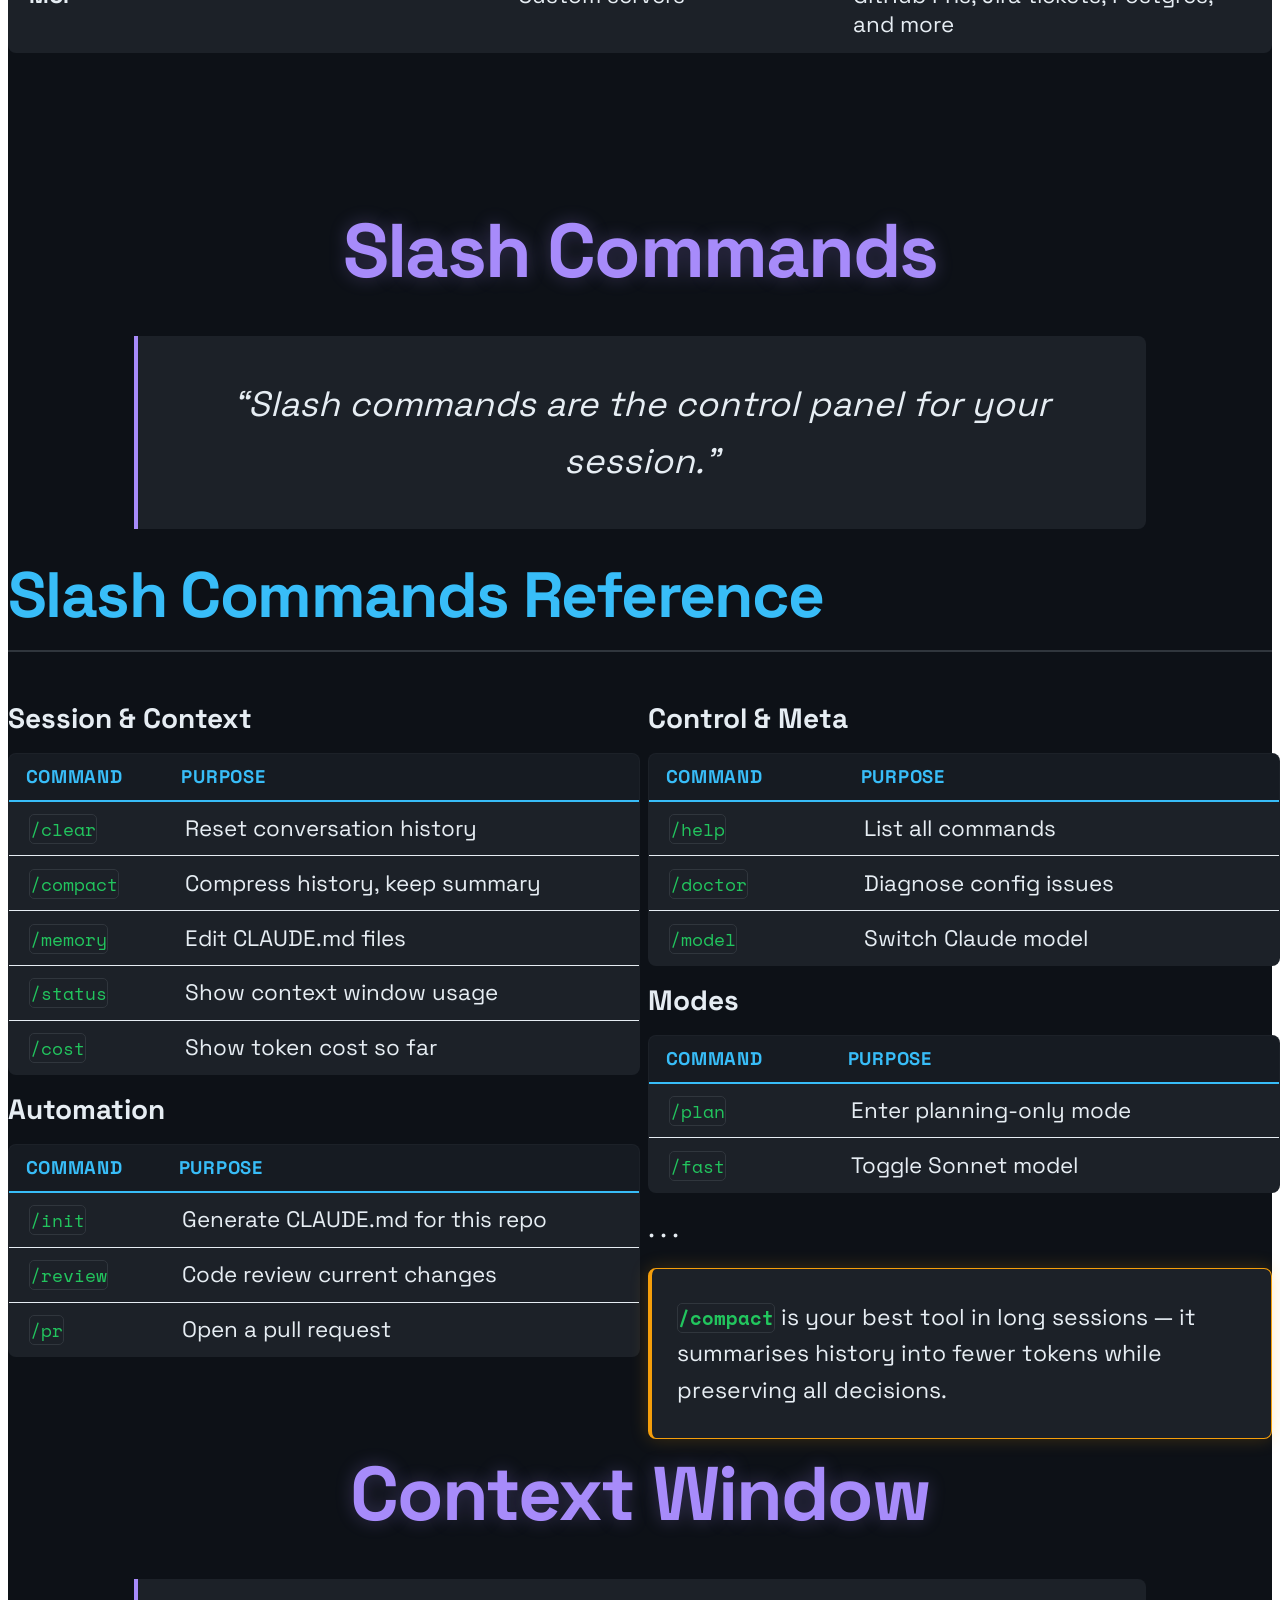
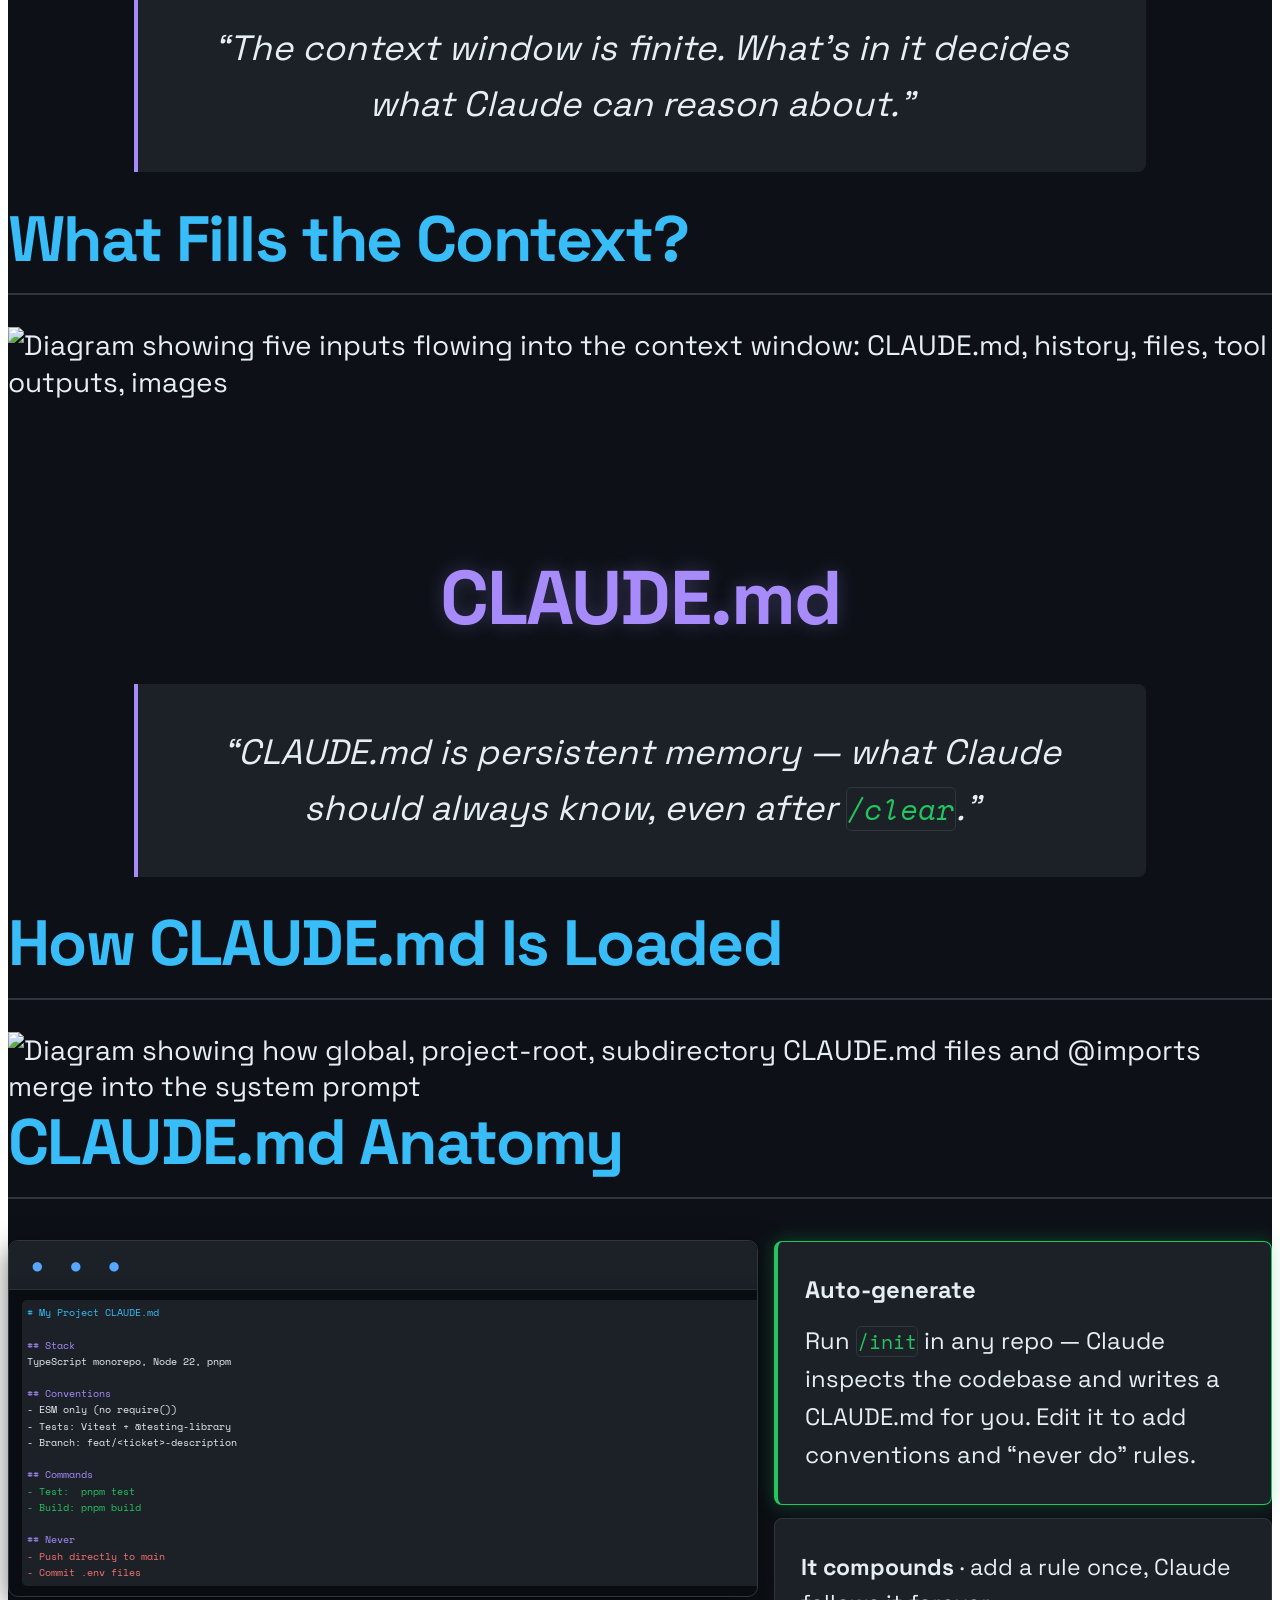
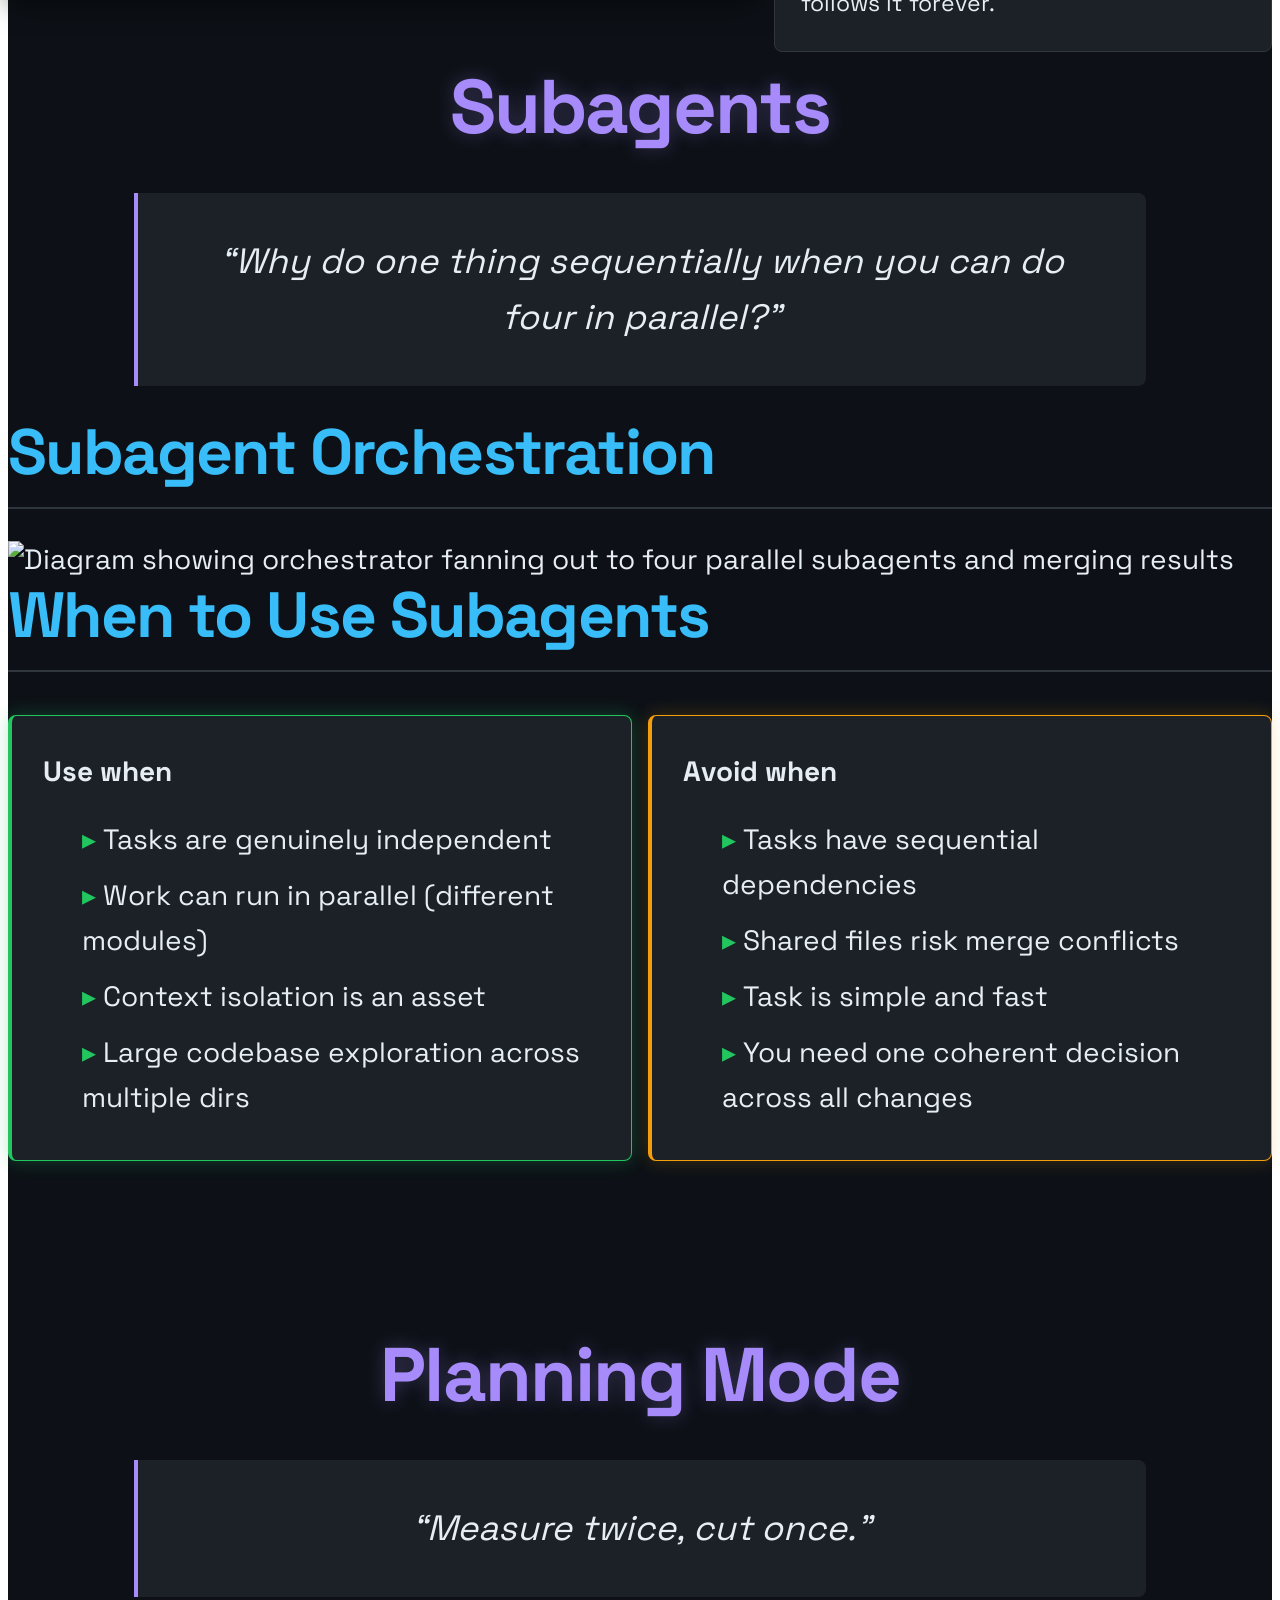
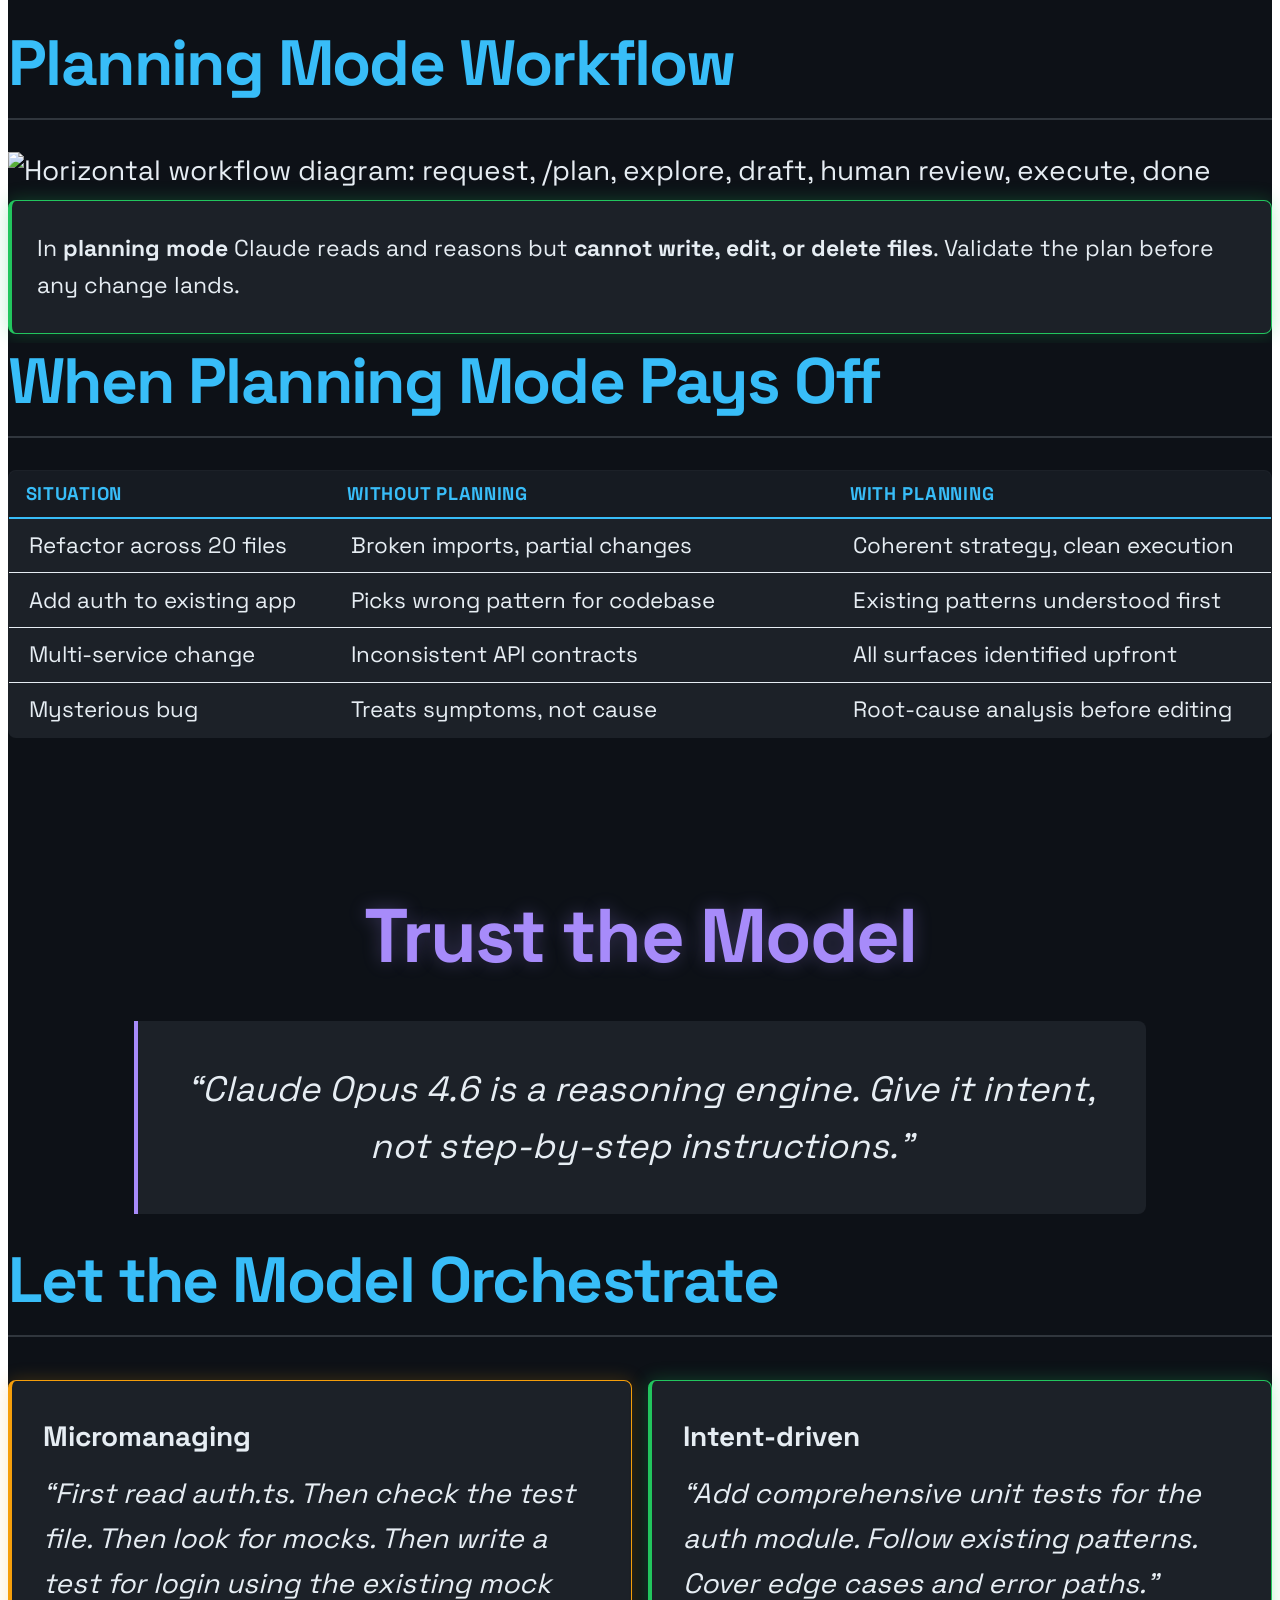
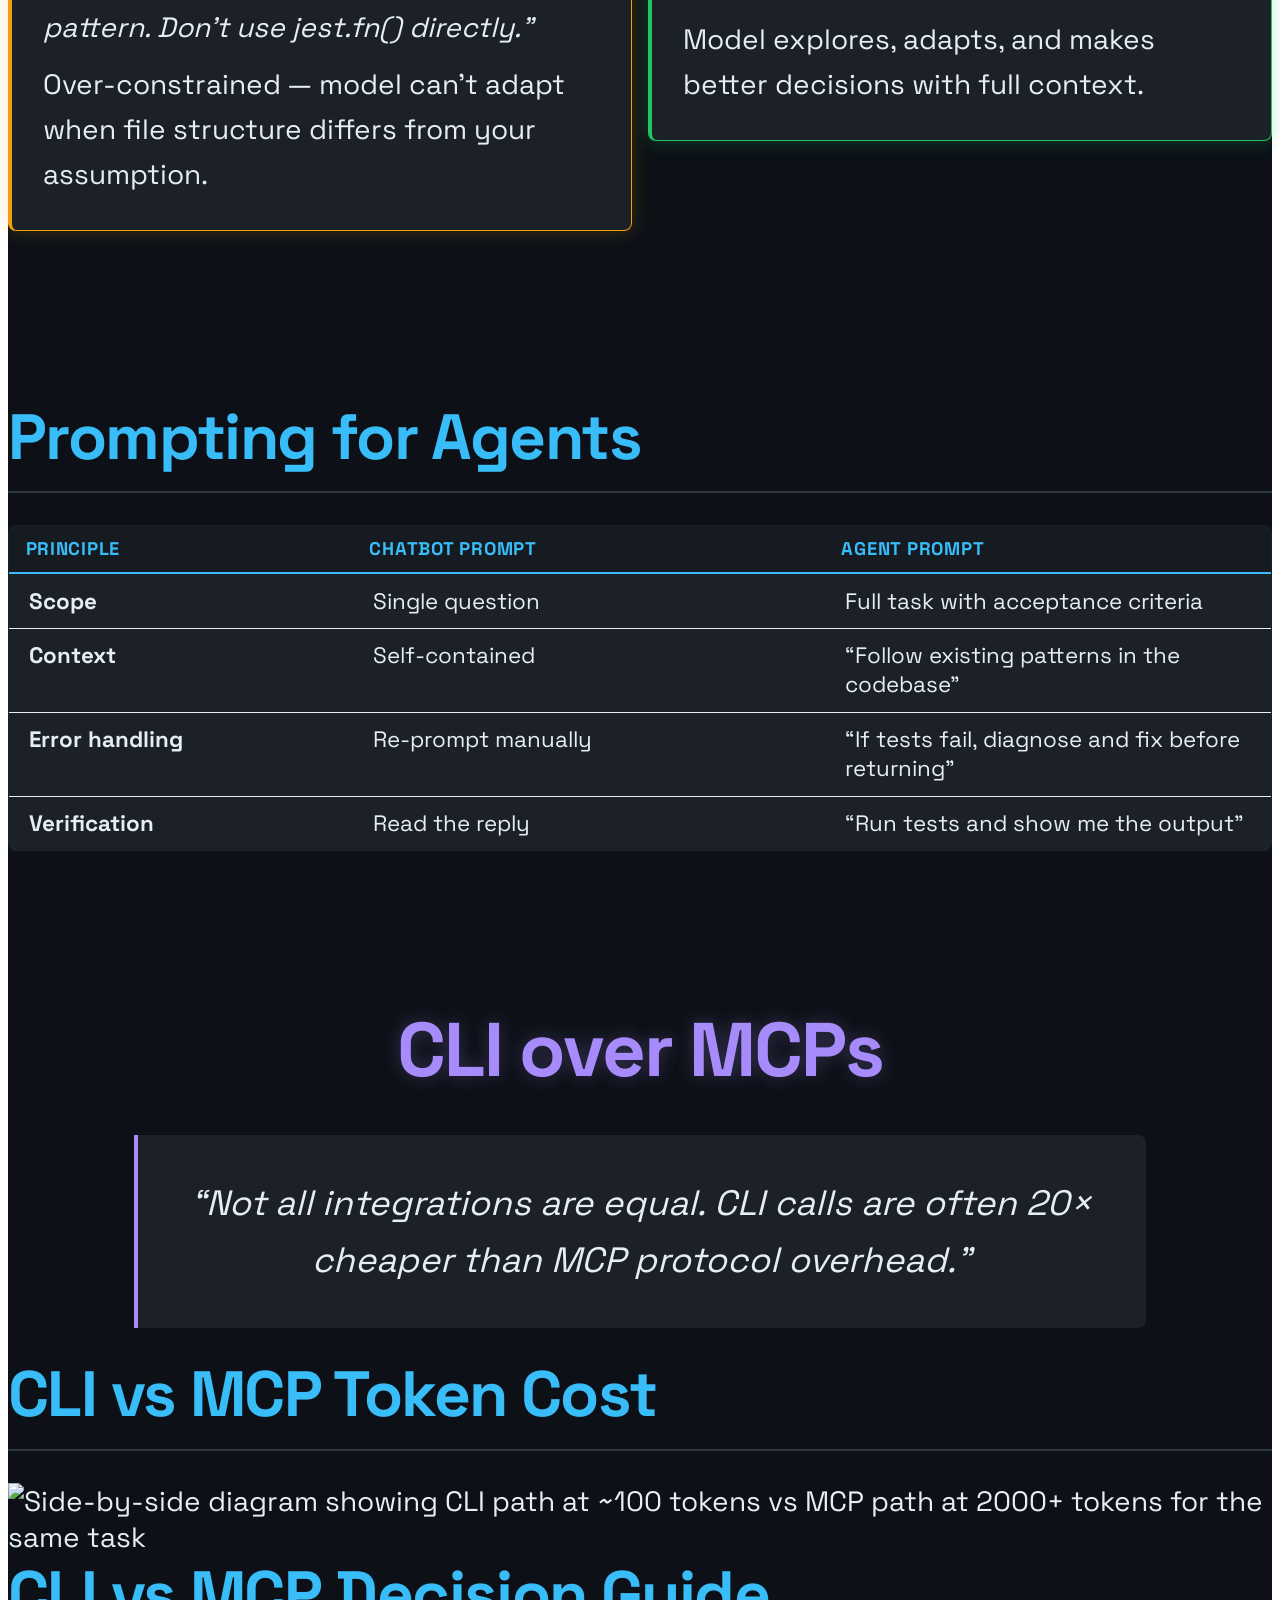
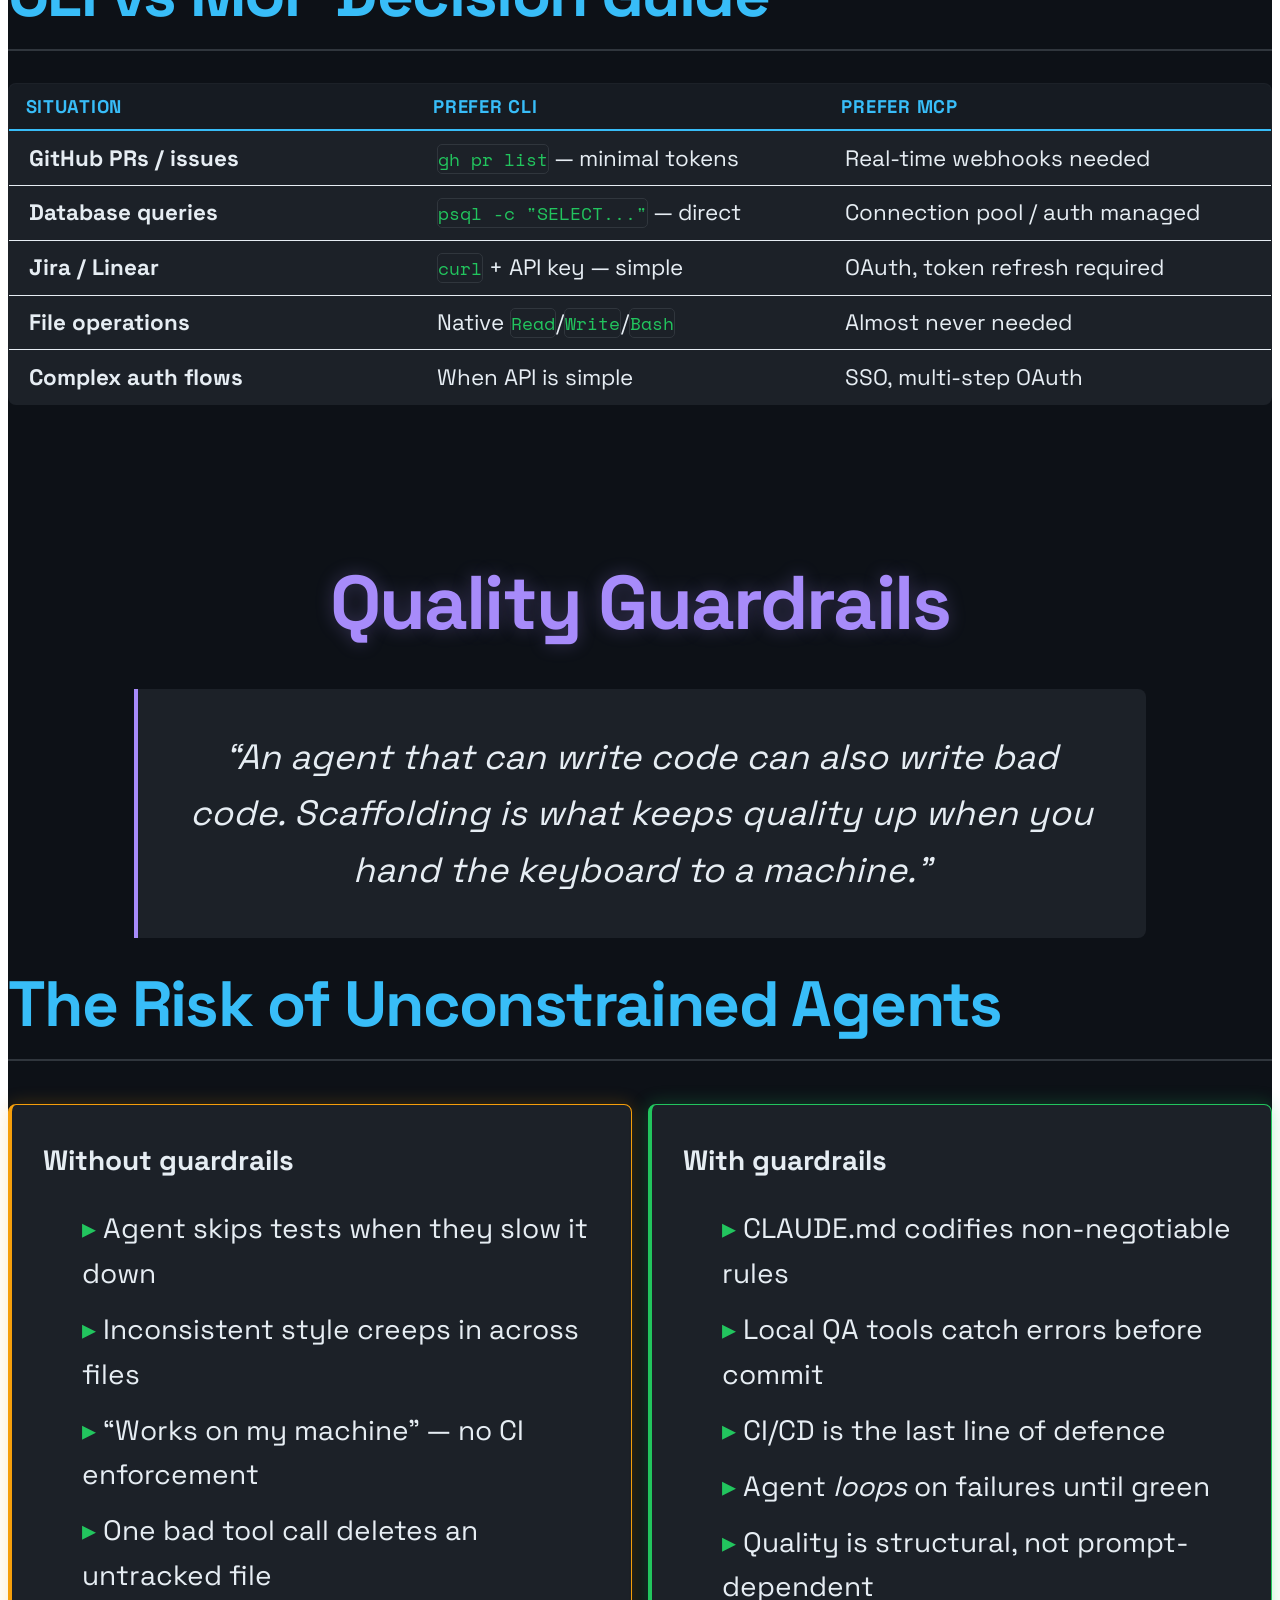
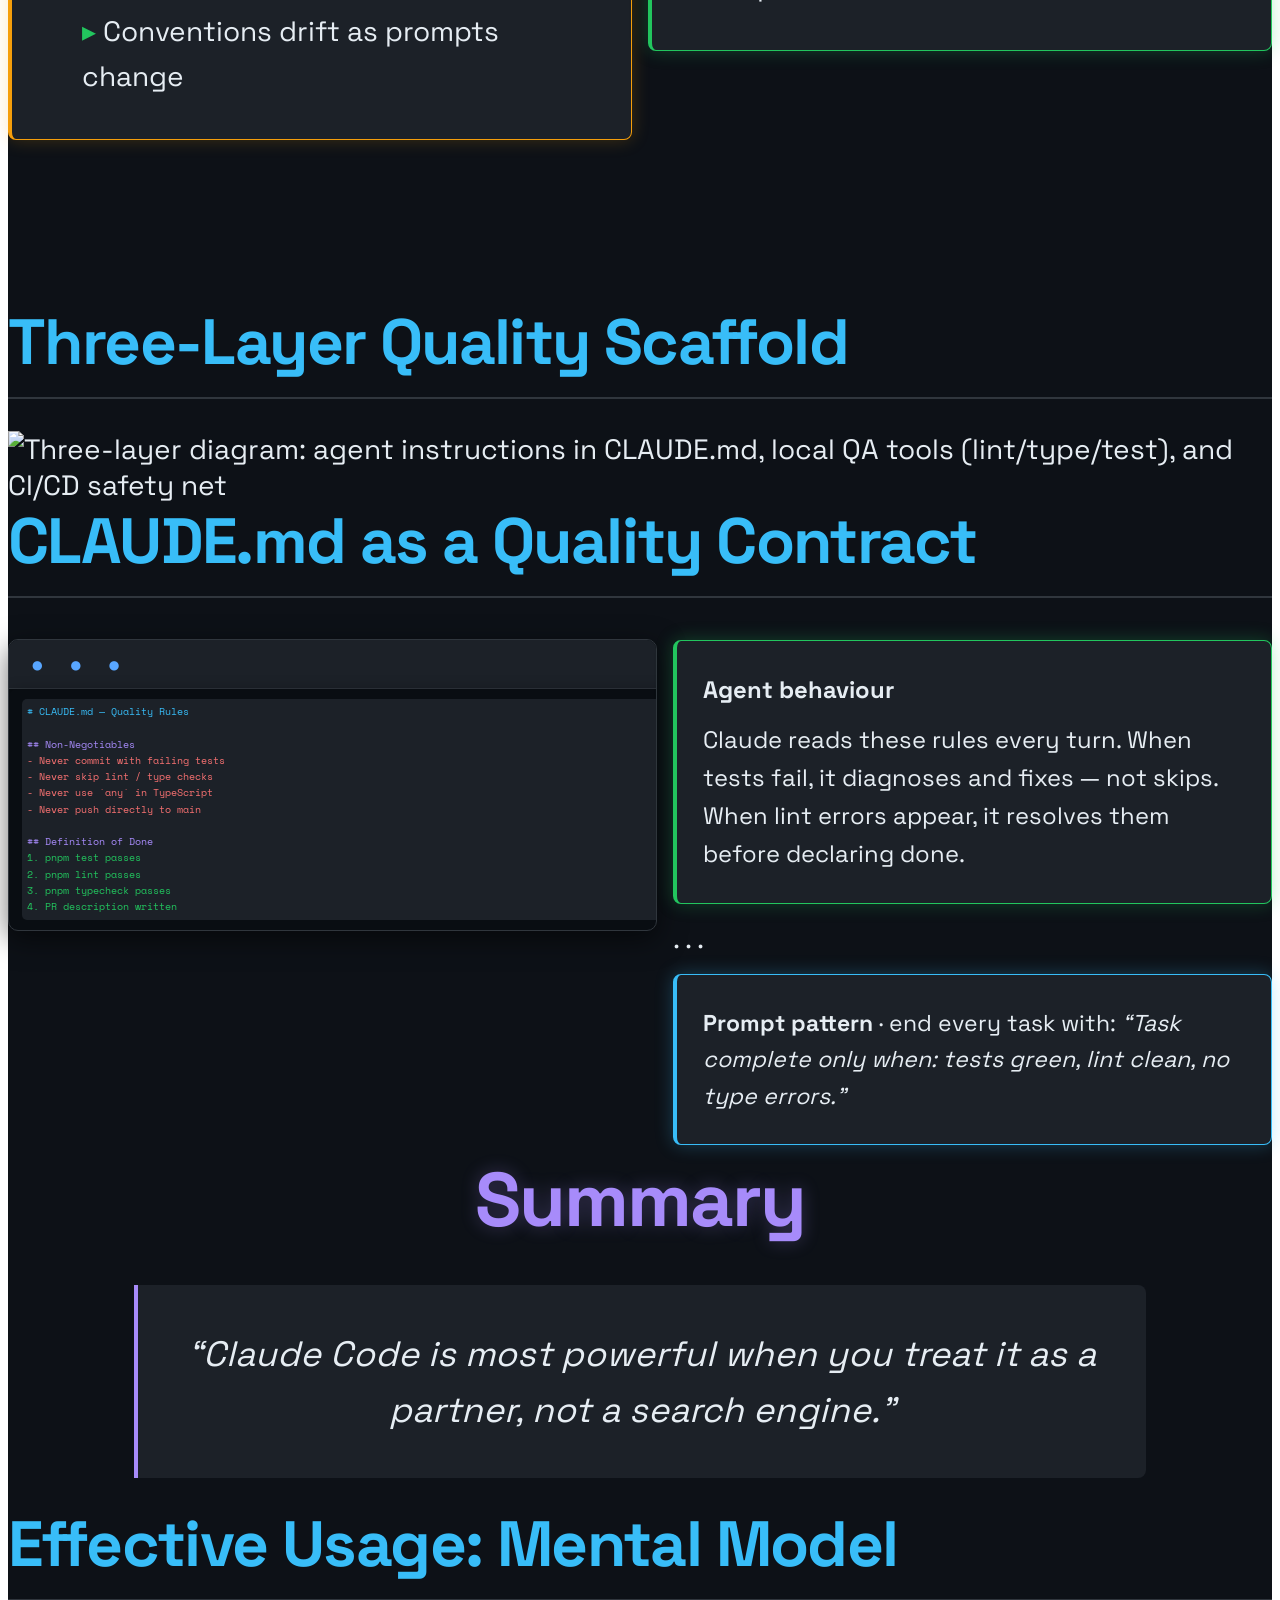
==== commit 2a2ac6a1: "improve media" ====
--- a/index.html
+++ b/index.html
@@ -744,6 +744,80 @@
 <p><strong>Default rule</strong> · if a CLI tool (<code>gh</code>, <code>psql</code>, <code>curl</code>, <code>kubectl</code>) can do the job, use <code>Bash</code>. Reach for MCP only when persistent auth state, rate-limit handling, or real-time events are required.</p>
 </div>
 </div>
+</section></section>
+<section>
+<section id="quality-guardrails" class="title-slide slide level1 center">
+<h1>Quality Guardrails</h1>
+<blockquote>
+<p><em>“An agent that can write code can also write bad code. Scaffolding is what keeps quality up when you hand the keyboard to a machine.”</em></p>
+</blockquote>
+</section>
+<section id="the-risk-of-unconstrained-agents" class="slide level2 smaller">
+<h2>The Risk of Unconstrained Agents</h2>
+<div class="columns">
+<div class="column" style="width:50%;">
+<div class="card-amber">
+<p><strong>Without guardrails</strong></p>
+<ul>
+<li>Agent skips tests when they slow it down</li>
+<li>Inconsistent style creeps in across files</li>
+<li>“Works on my machine” — no CI enforcement</li>
+<li>One bad tool call deletes an untracked file</li>
+<li>Conventions drift as prompts change</li>
+</ul>
+</div>
+</div><div class="column" style="width:50%;">
+<div class="card-green">
+<p><strong>With guardrails</strong></p>
+<ul>
+<li>CLAUDE.md codifies non-negotiable rules</li>
+<li>Local QA tools catch errors before commit</li>
+<li>CI/CD is the last line of defence</li>
+<li>Agent <em>loops</em> on failures until green</li>
+<li>Quality is structural, not prompt-dependent</li>
+</ul>
+</div>
+</div></div>
+<div class="fragment">
+<div class="card-blue" style="font-size:0.82em;">
+<p><strong>Key insight</strong> · the agent is only as disciplined as your tooling forces it to be. Guardrails don’t slow down Claude — they make its output trustworthy.</p>
+</div>
+</div>
+</section>
+<section id="three-layer-quality-scaffold" class="slide level2 smaller">
+<h2>Three-Layer Quality Scaffold</h2>
+
+<img data-src="media/diag-10-qa-scaffold.png" class="quarto-figure quarto-figure-center r-stretch" alt="Three-layer diagram: agent instructions in CLAUDE.md, local QA tools (lint/type/test), and CI/CD safety net"></section>
+<section id="claude.md-as-a-quality-contract" class="slide level2 smaller">
+<h2>CLAUDE.md as a Quality Contract</h2>
+<div class="columns">
+<div class="column" style="width:52%;">
+<div class="terminal-box">
+<pre><code><span style="color:#38bdf8;"># CLAUDE.md — Quality Rules</span>
+
+<span style="color:#a78bfa;">## Non-Negotiables</span>
+<span style="color:#f87171;">- Never commit with failing tests</span>
+<span style="color:#f87171;">- Never skip lint / type checks</span>
+<span style="color:#f87171;">- Never use `any` in TypeScript</span>
+<span style="color:#f87171;">- Never push directly to main</span>
+
+<span style="color:#a78bfa;">## Definition of Done</span>
+<span style="color:#22c55e;">1. pnpm test passes</span>
+<span style="color:#22c55e;">2. pnpm lint passes</span>
+<span style="color:#22c55e;">3. pnpm typecheck passes</span>
+<span style="color:#22c55e;">4. PR description written</span>
+</code></pre>
+</div>
+</div><div class="column" style="width:48%;">
+<div class="card-green" style="font-size:0.85em;">
+<p><strong>Agent behaviour</strong></p>
+<p>Claude reads these rules every turn. When tests fail, it diagnoses and fixes — not skips. When lint errors appear, it resolves them before declaring done.</p>
+</div>
+<p>. . .</p>
+<div class="card-blue" style="font-size:0.82em; margin-top:0.6em;">
+<p><strong>Prompt pattern</strong> · end every task with: <em>“Task complete only when: tests green, lint clean, no type errors.”</em></p>
+</div>
+</div></div>
 </section></section>
 <section>
 <section id="summary" class="title-slide slide level1 center">
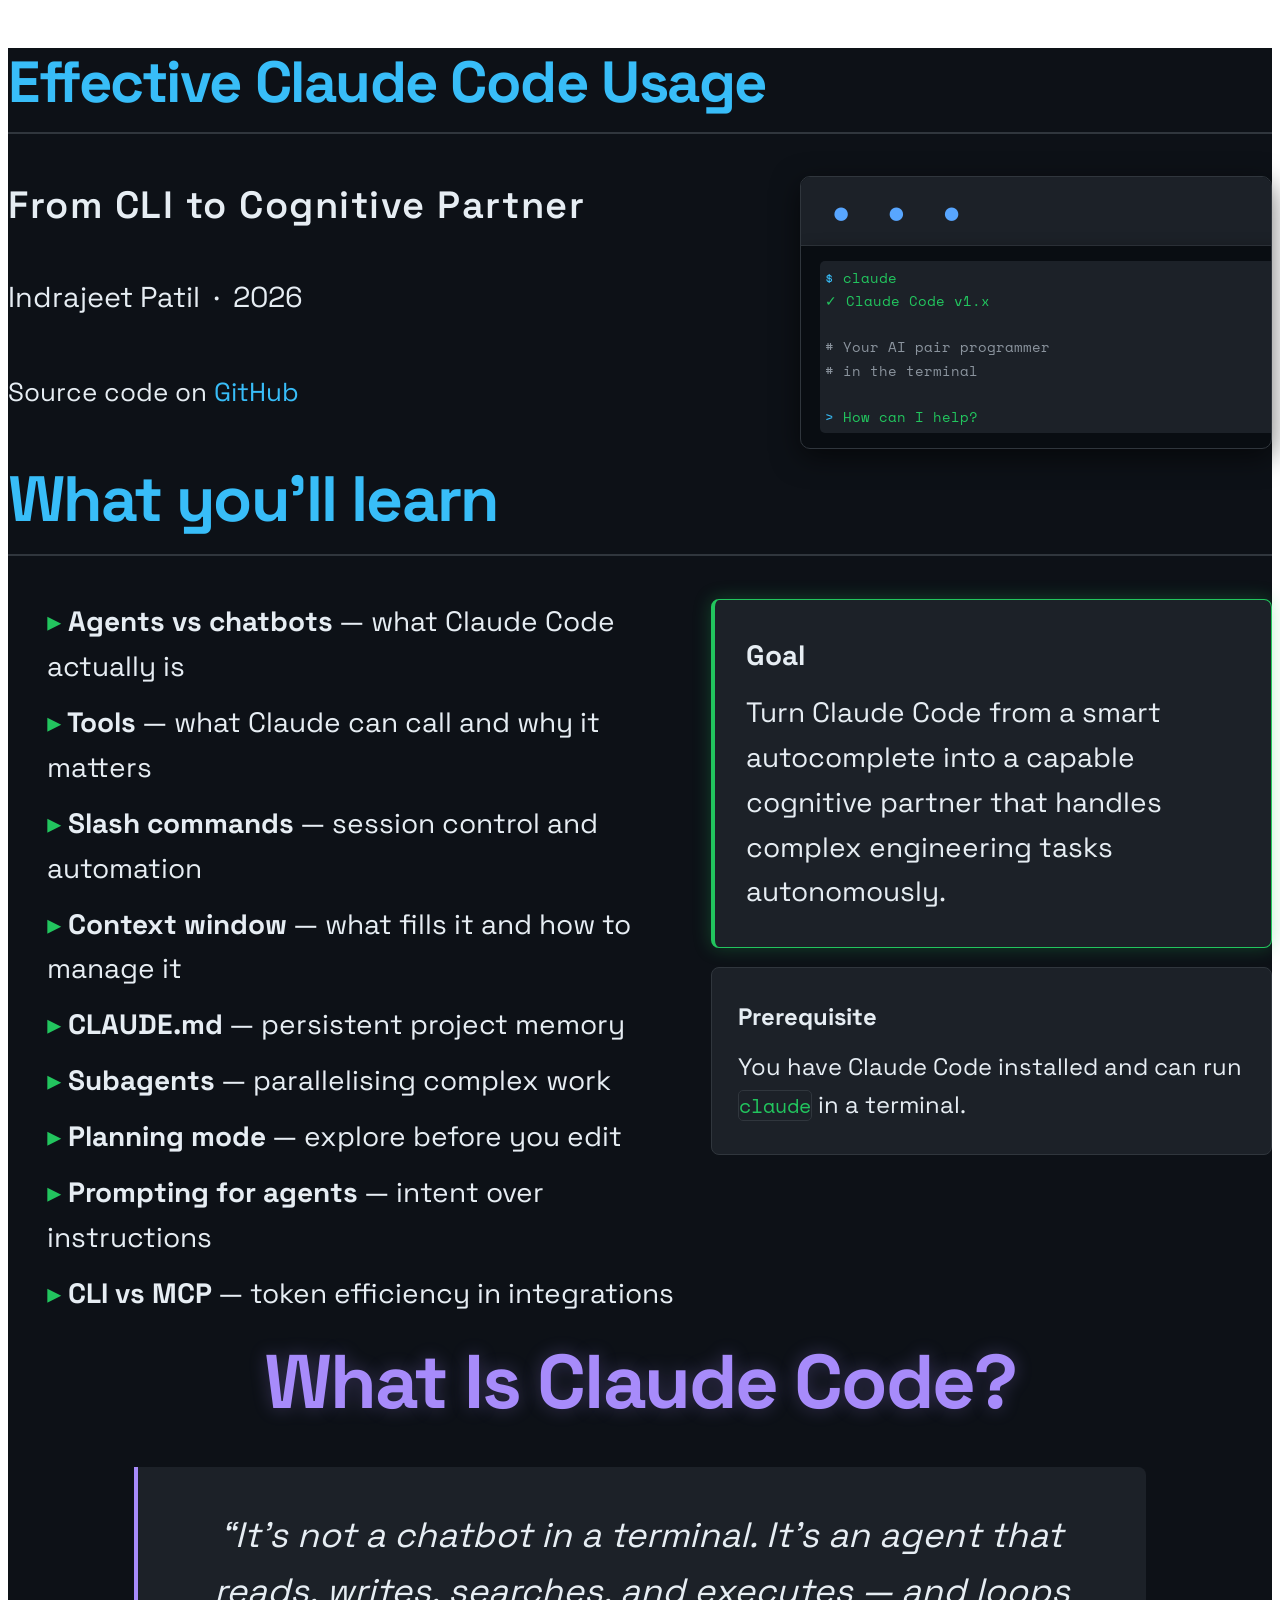
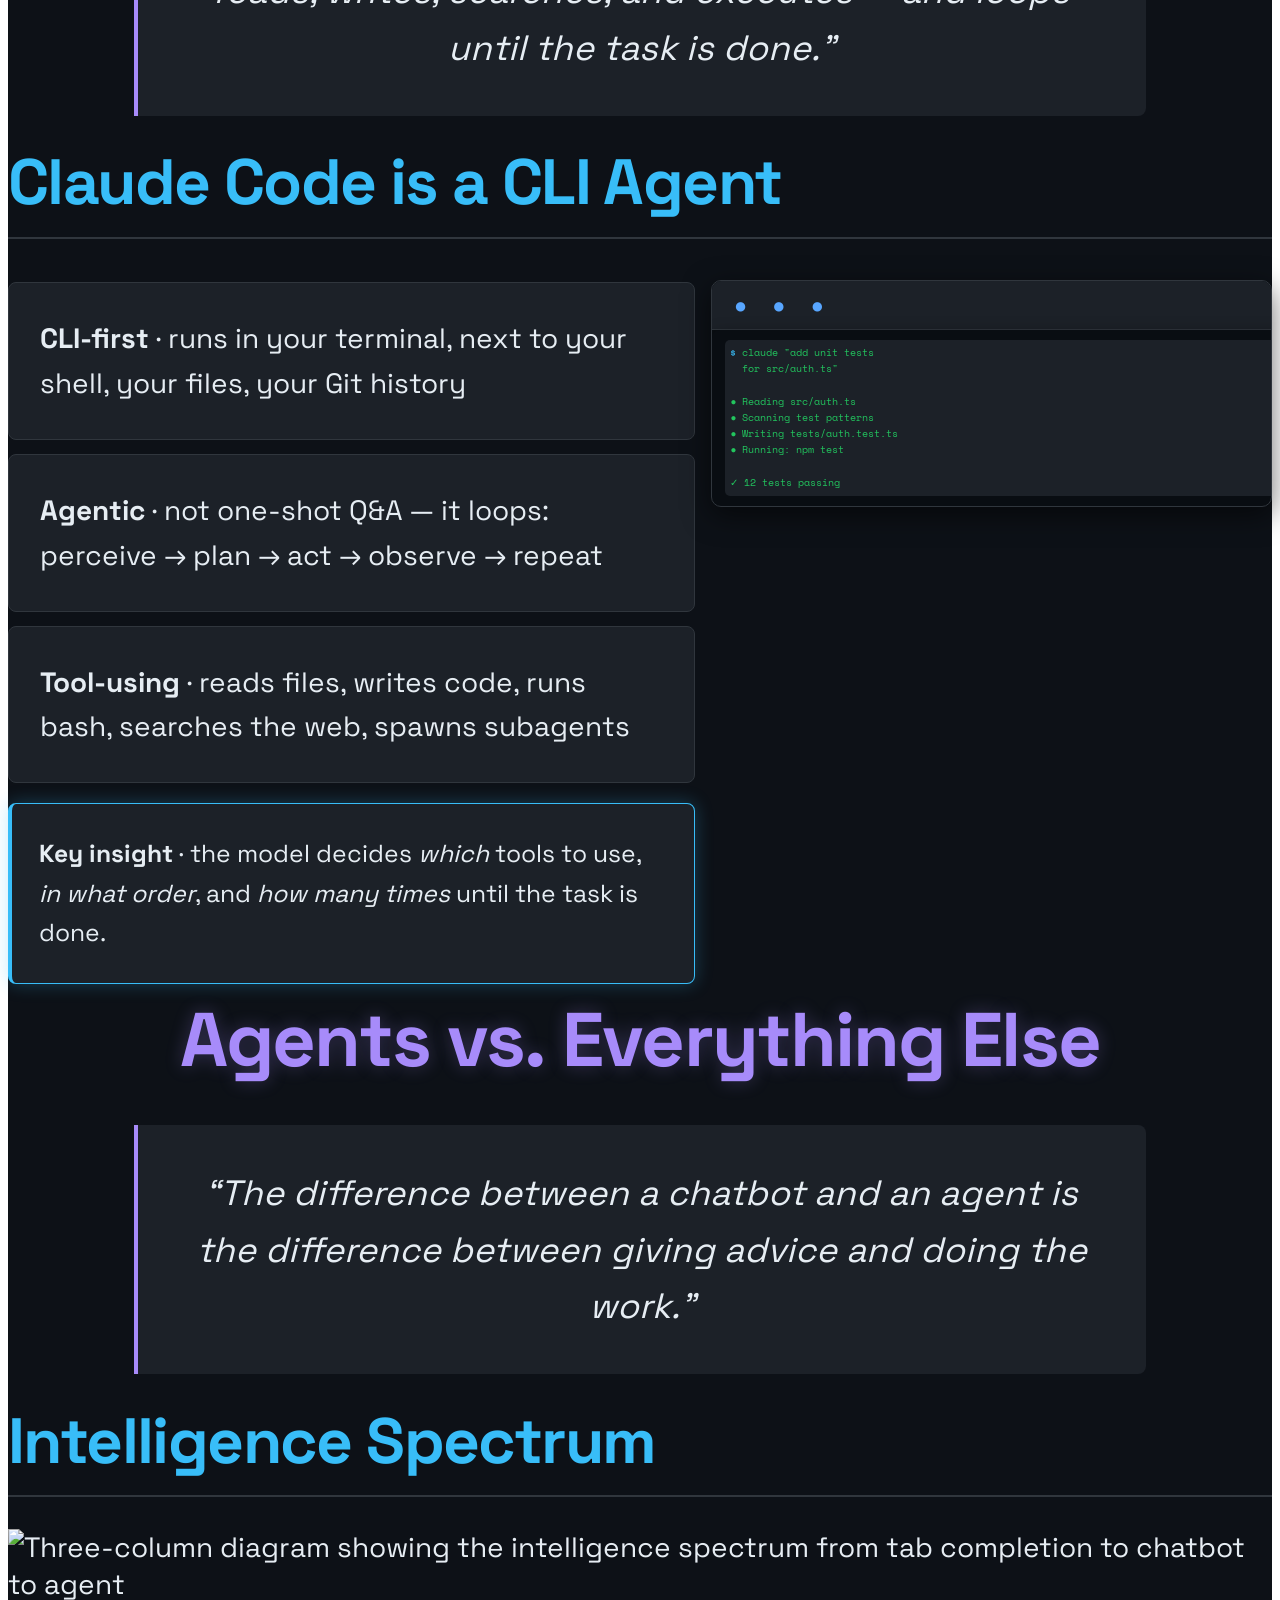
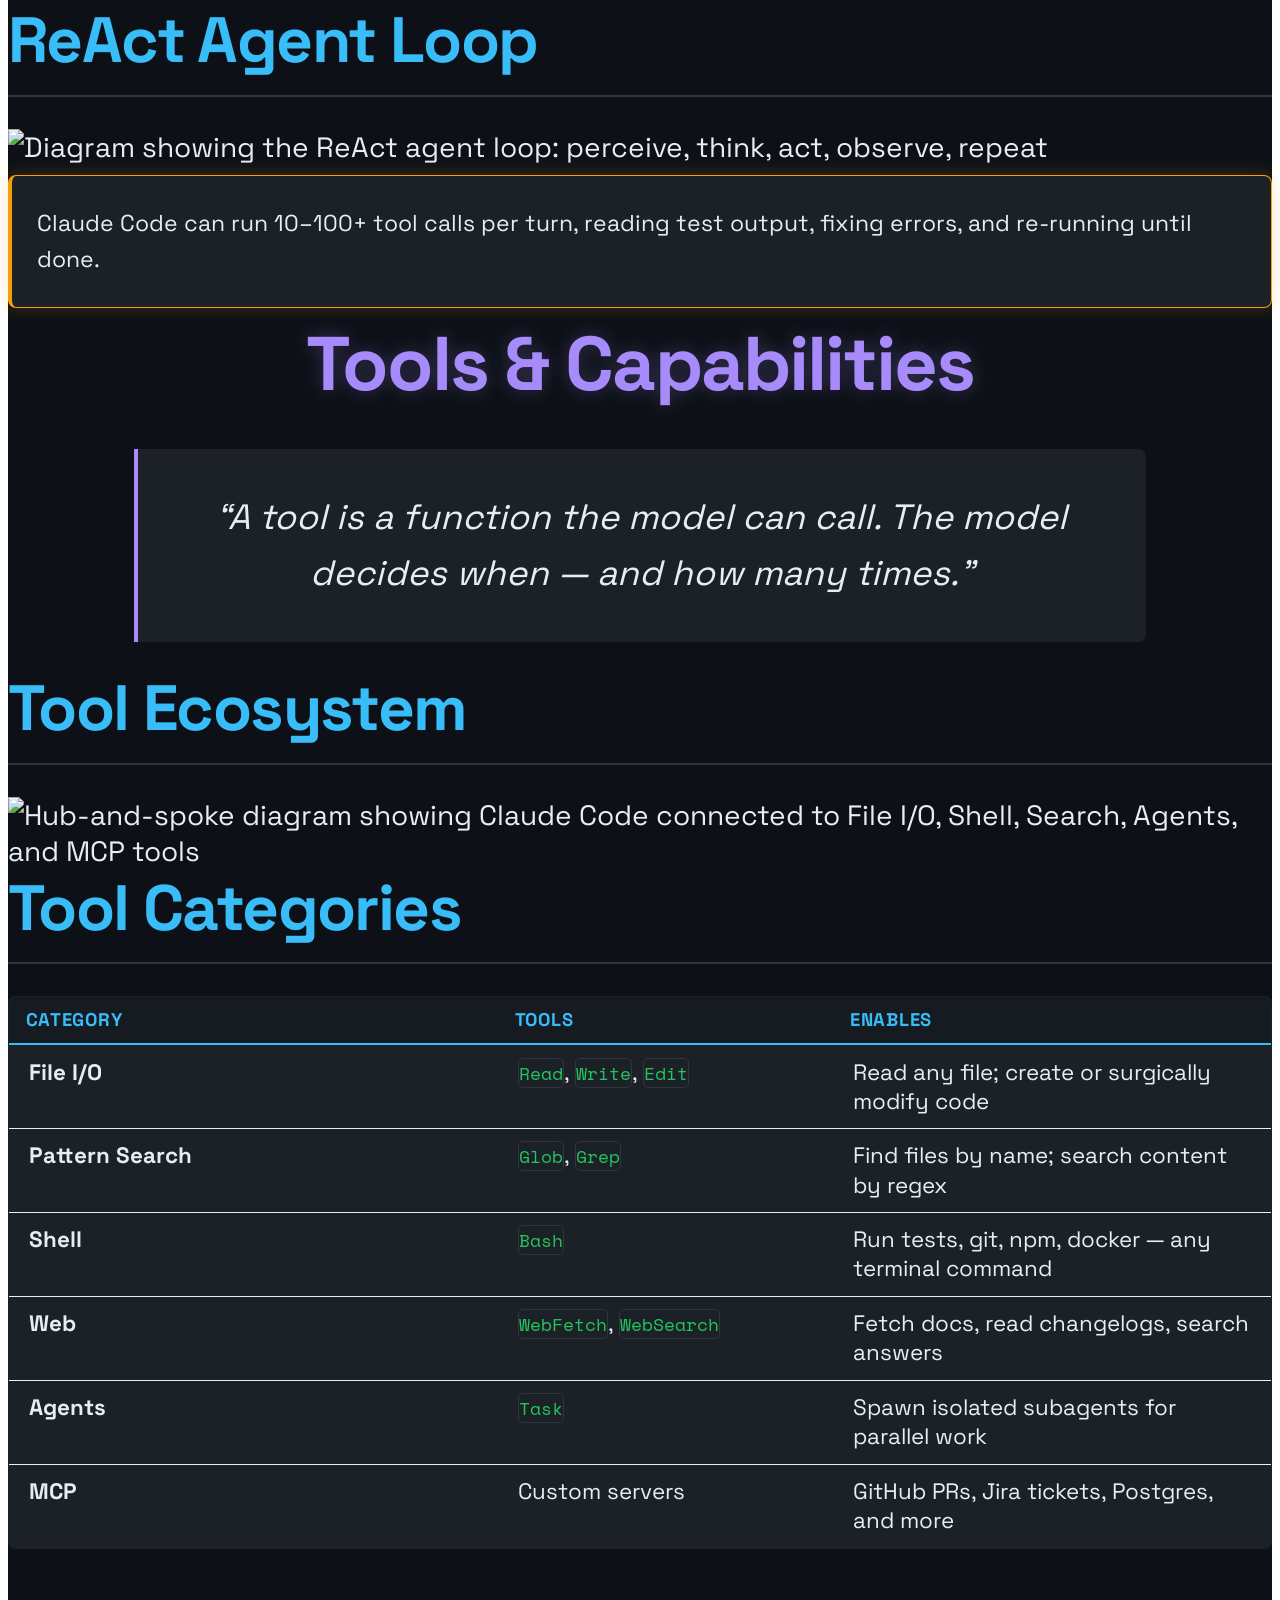
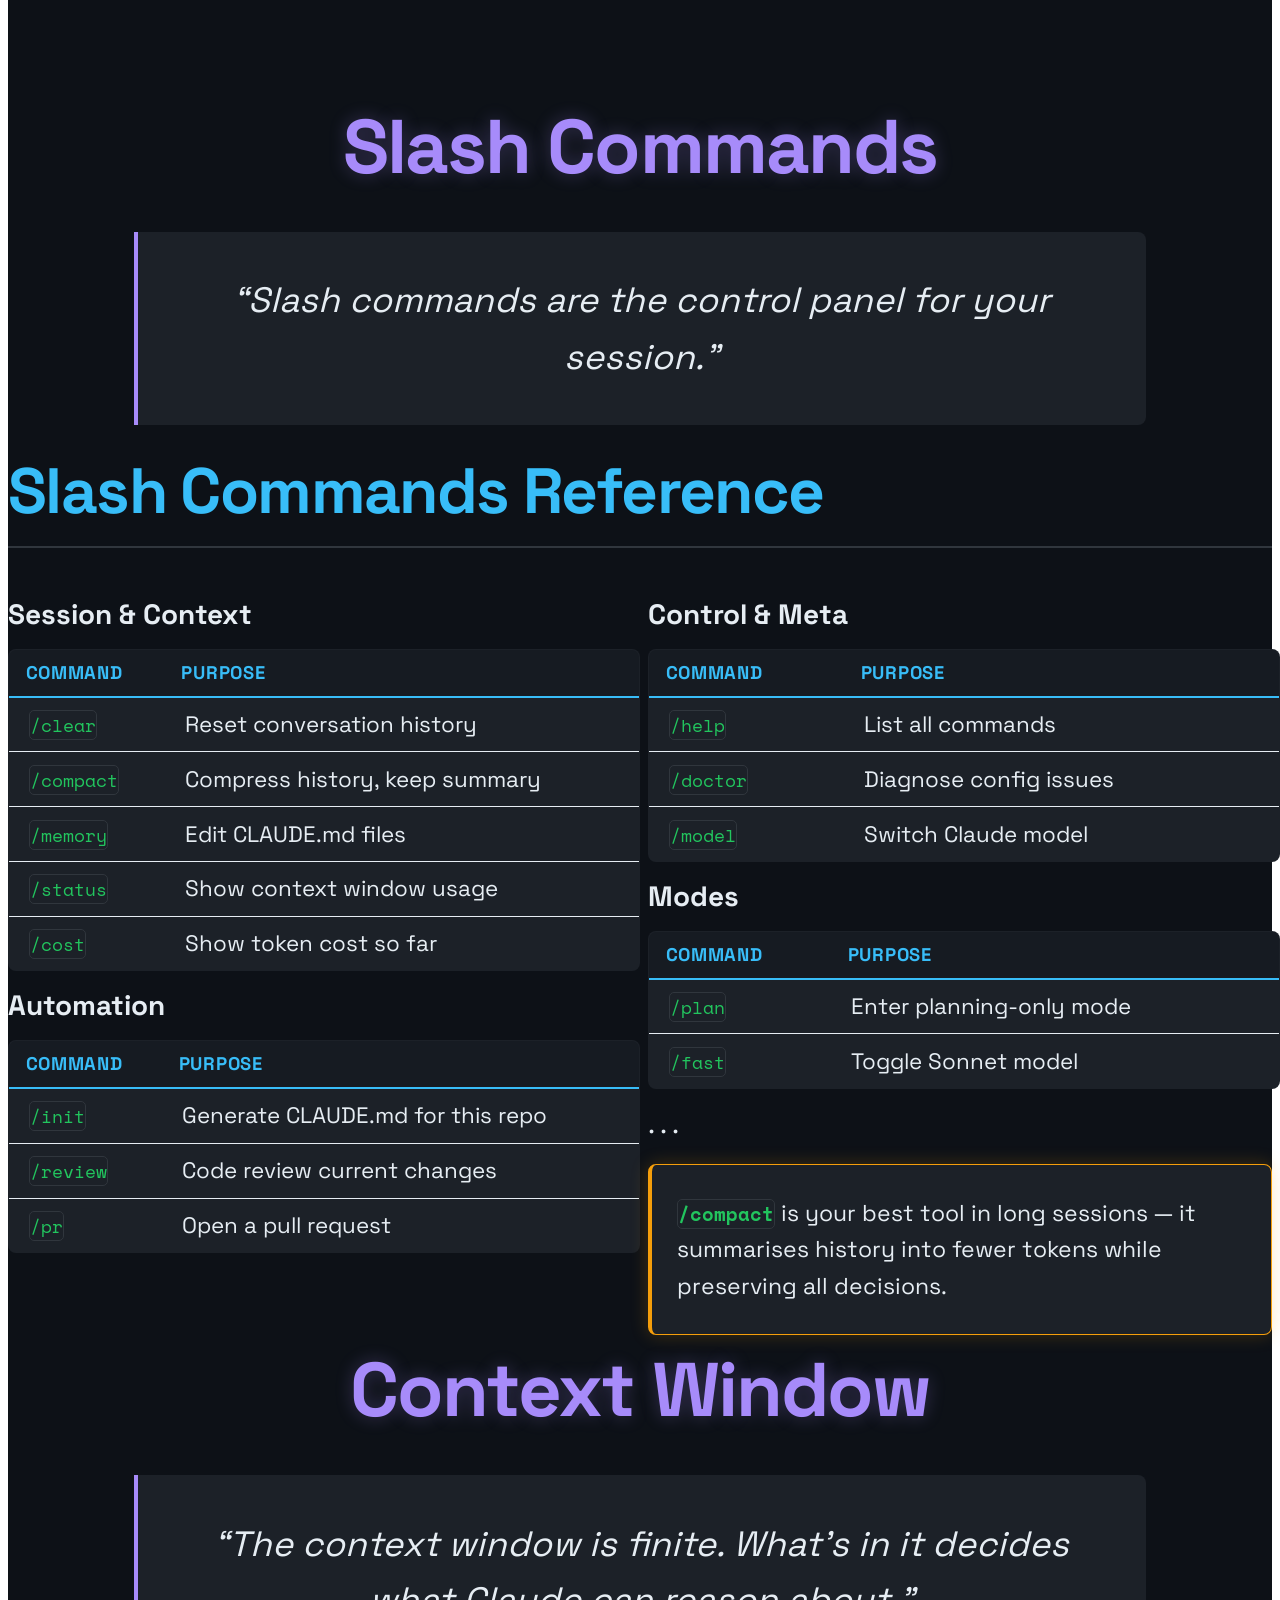
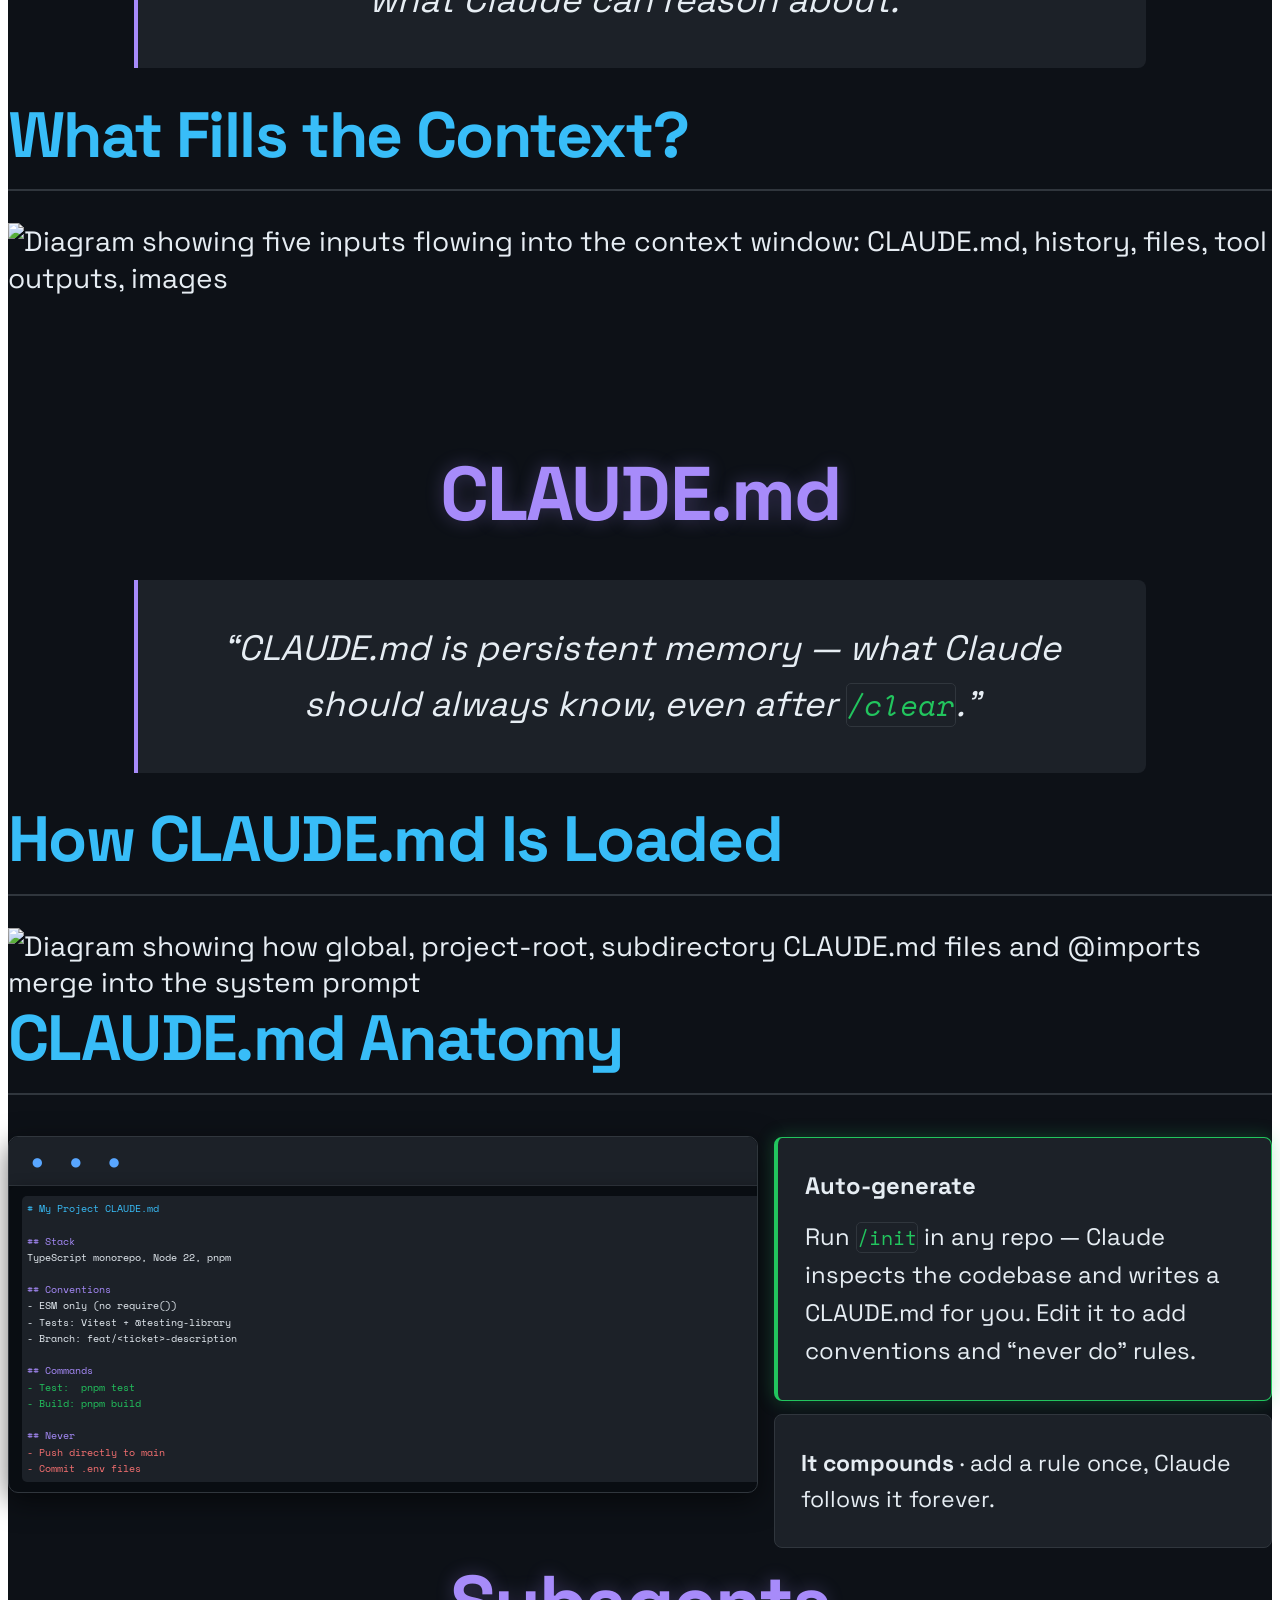
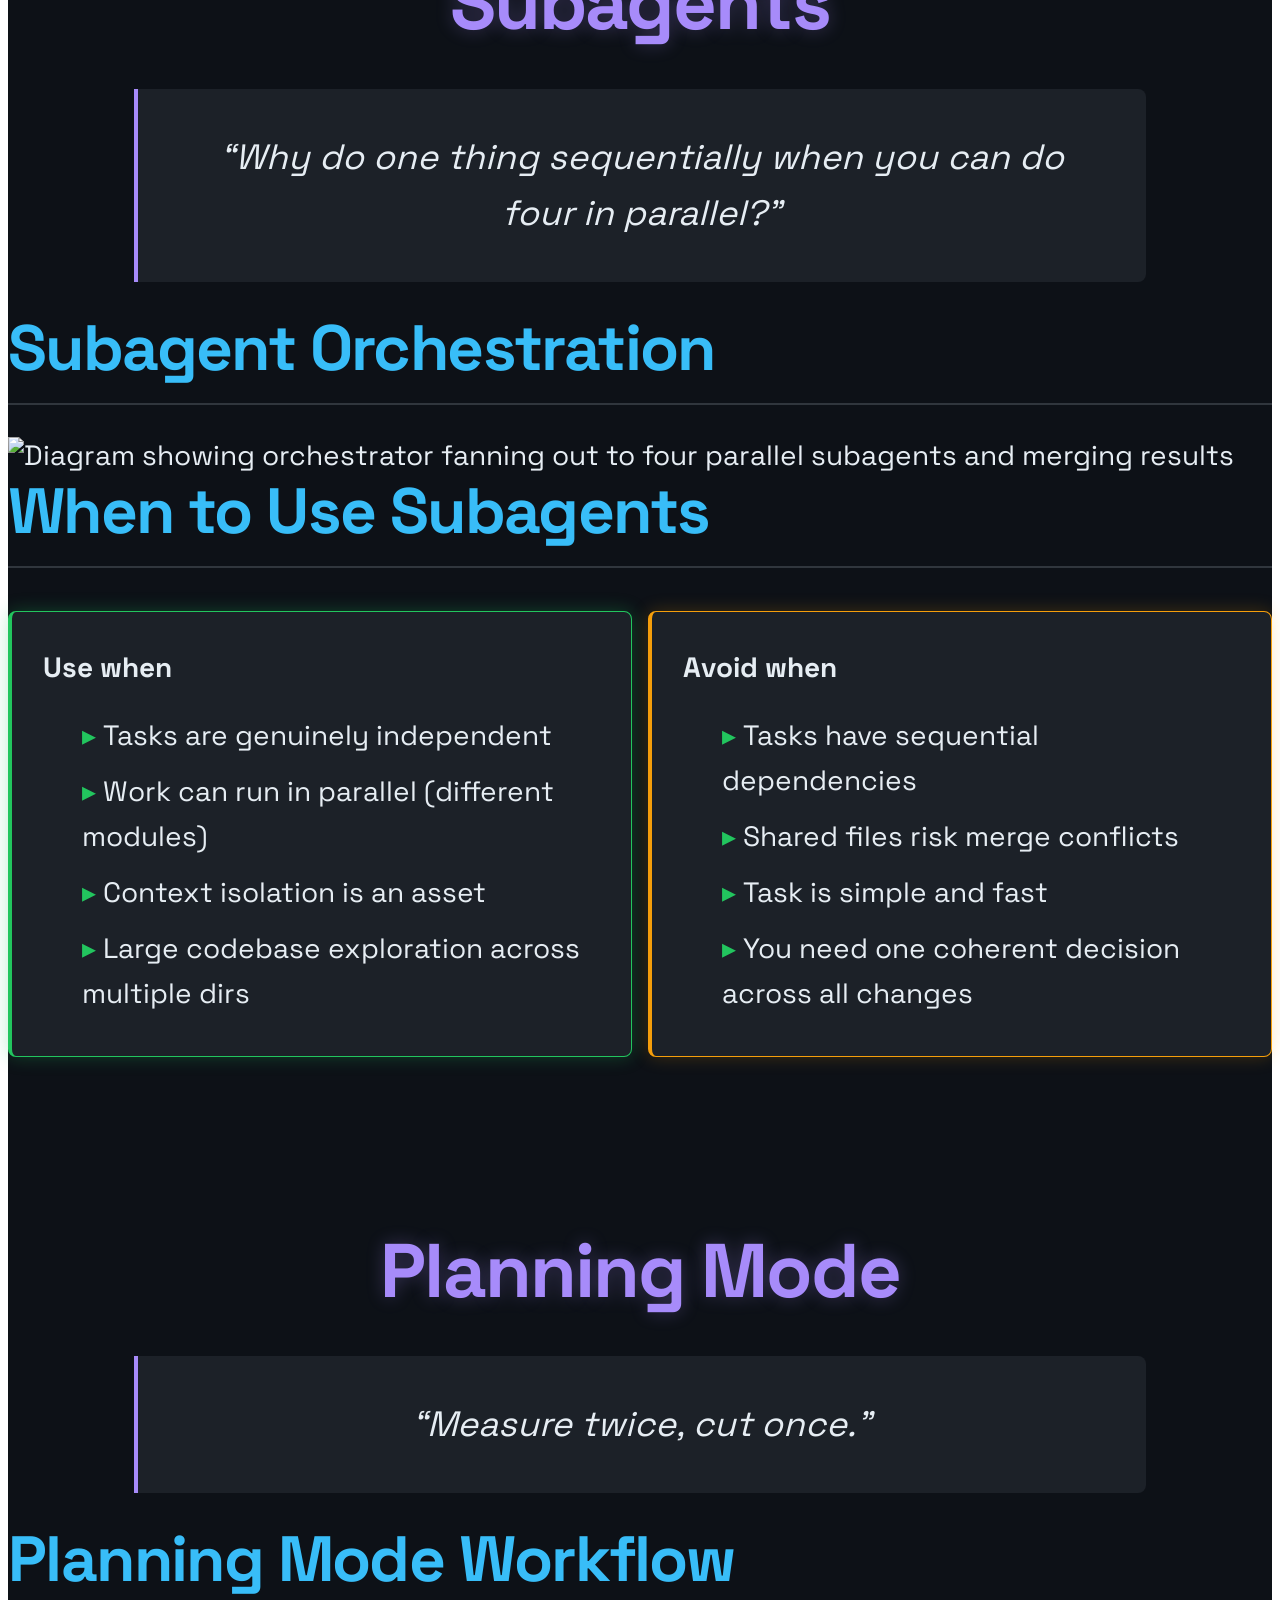
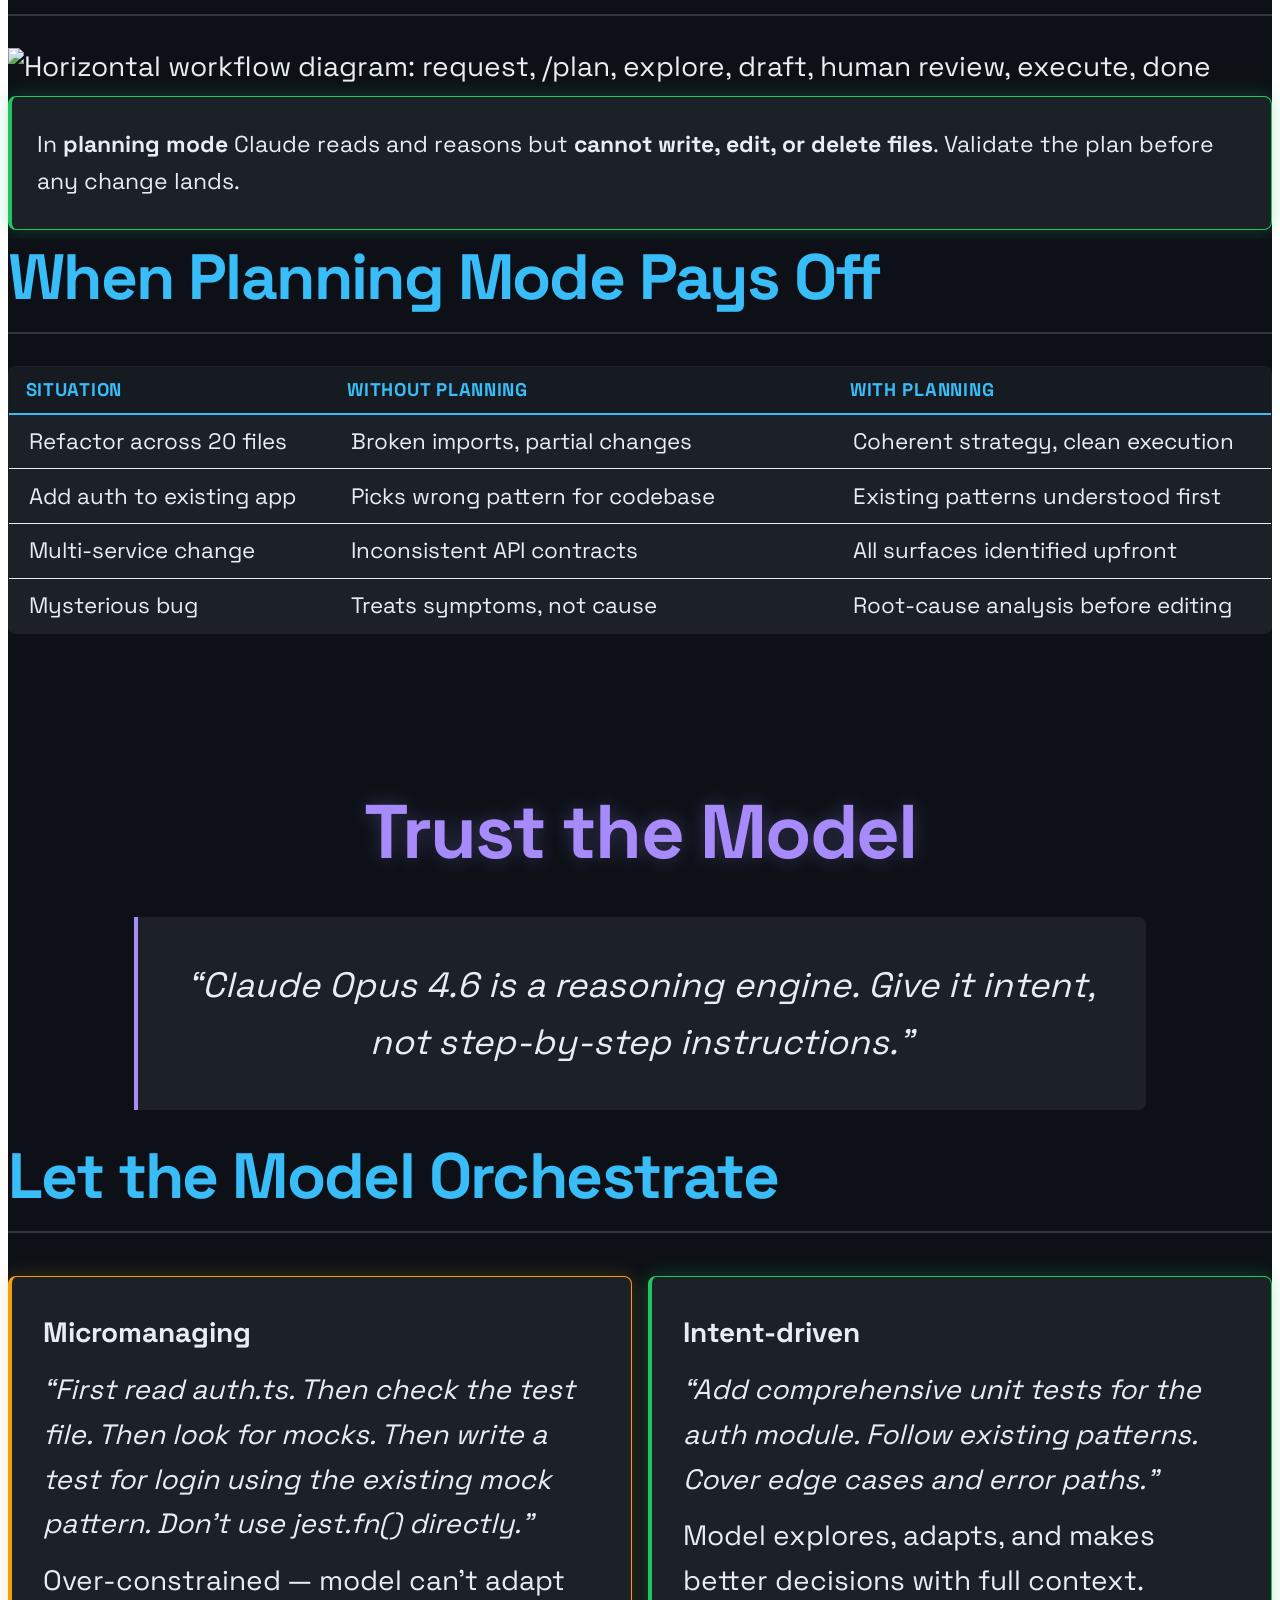
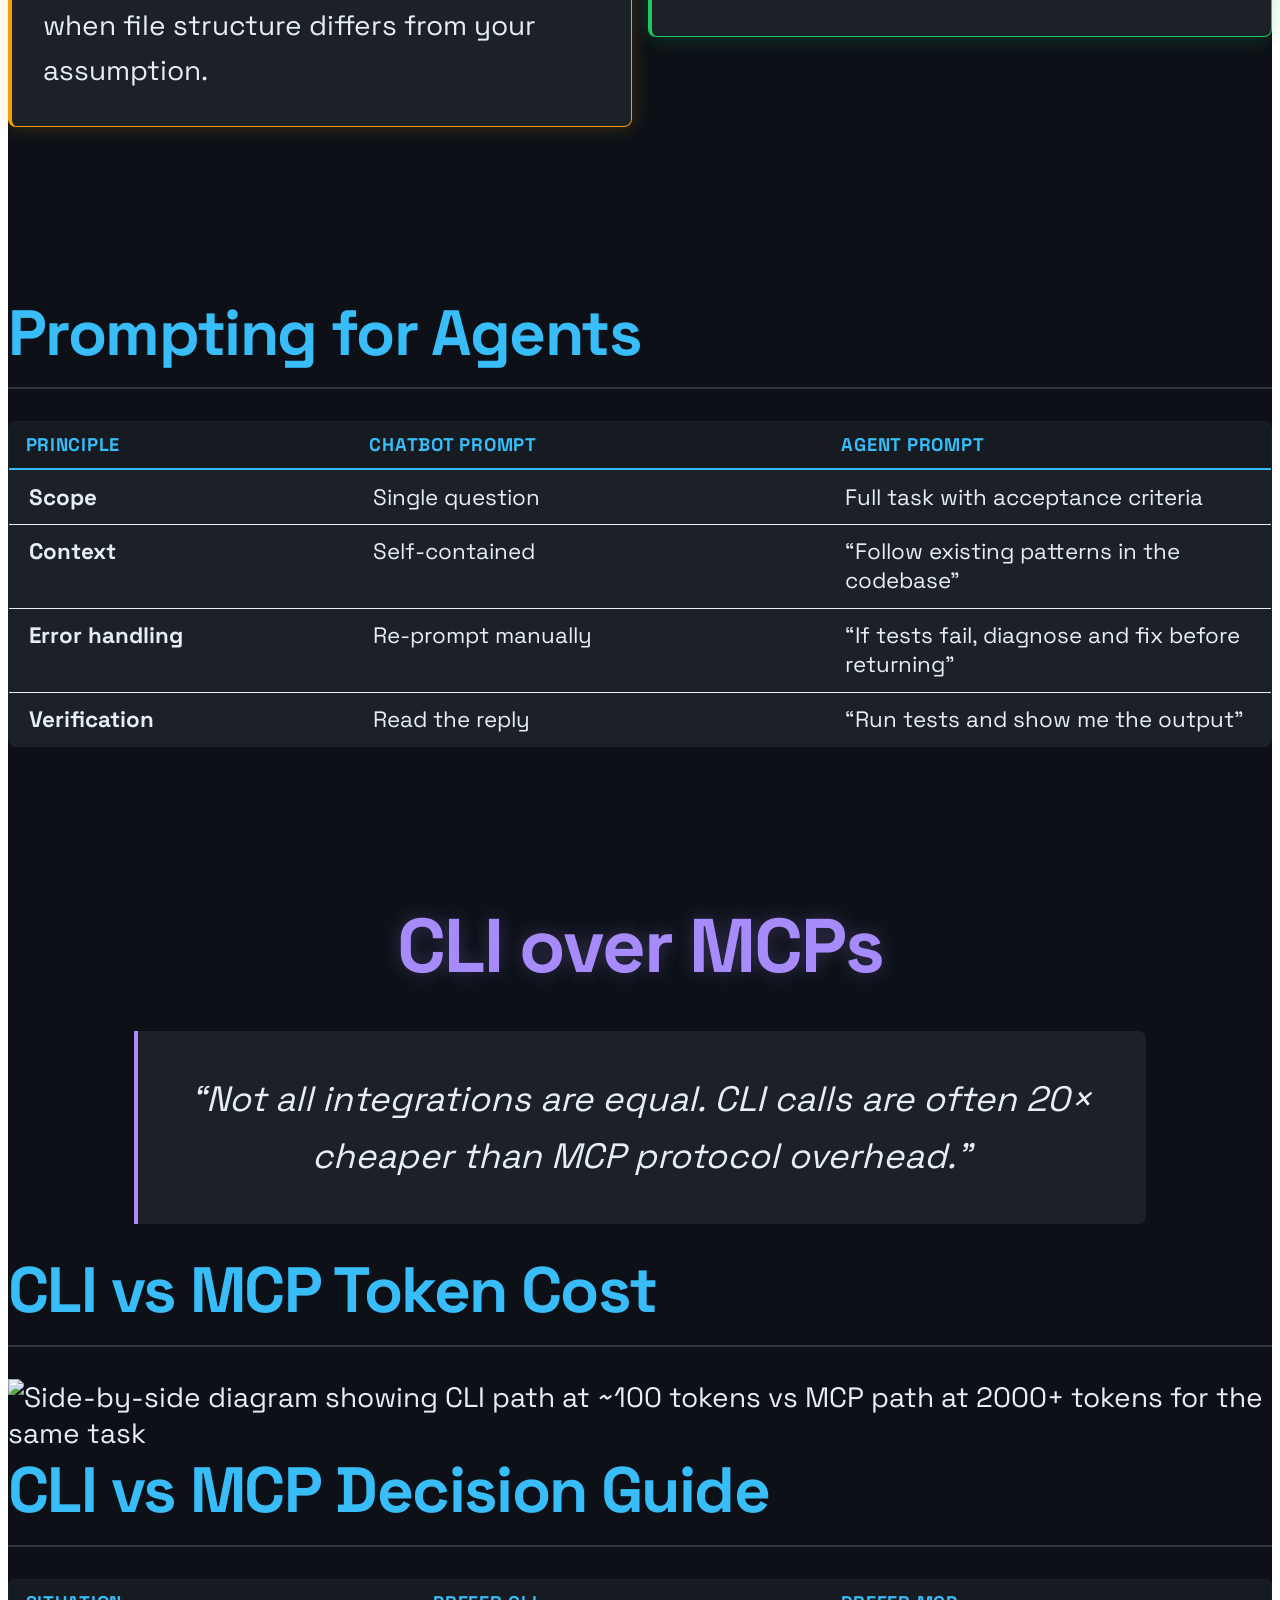
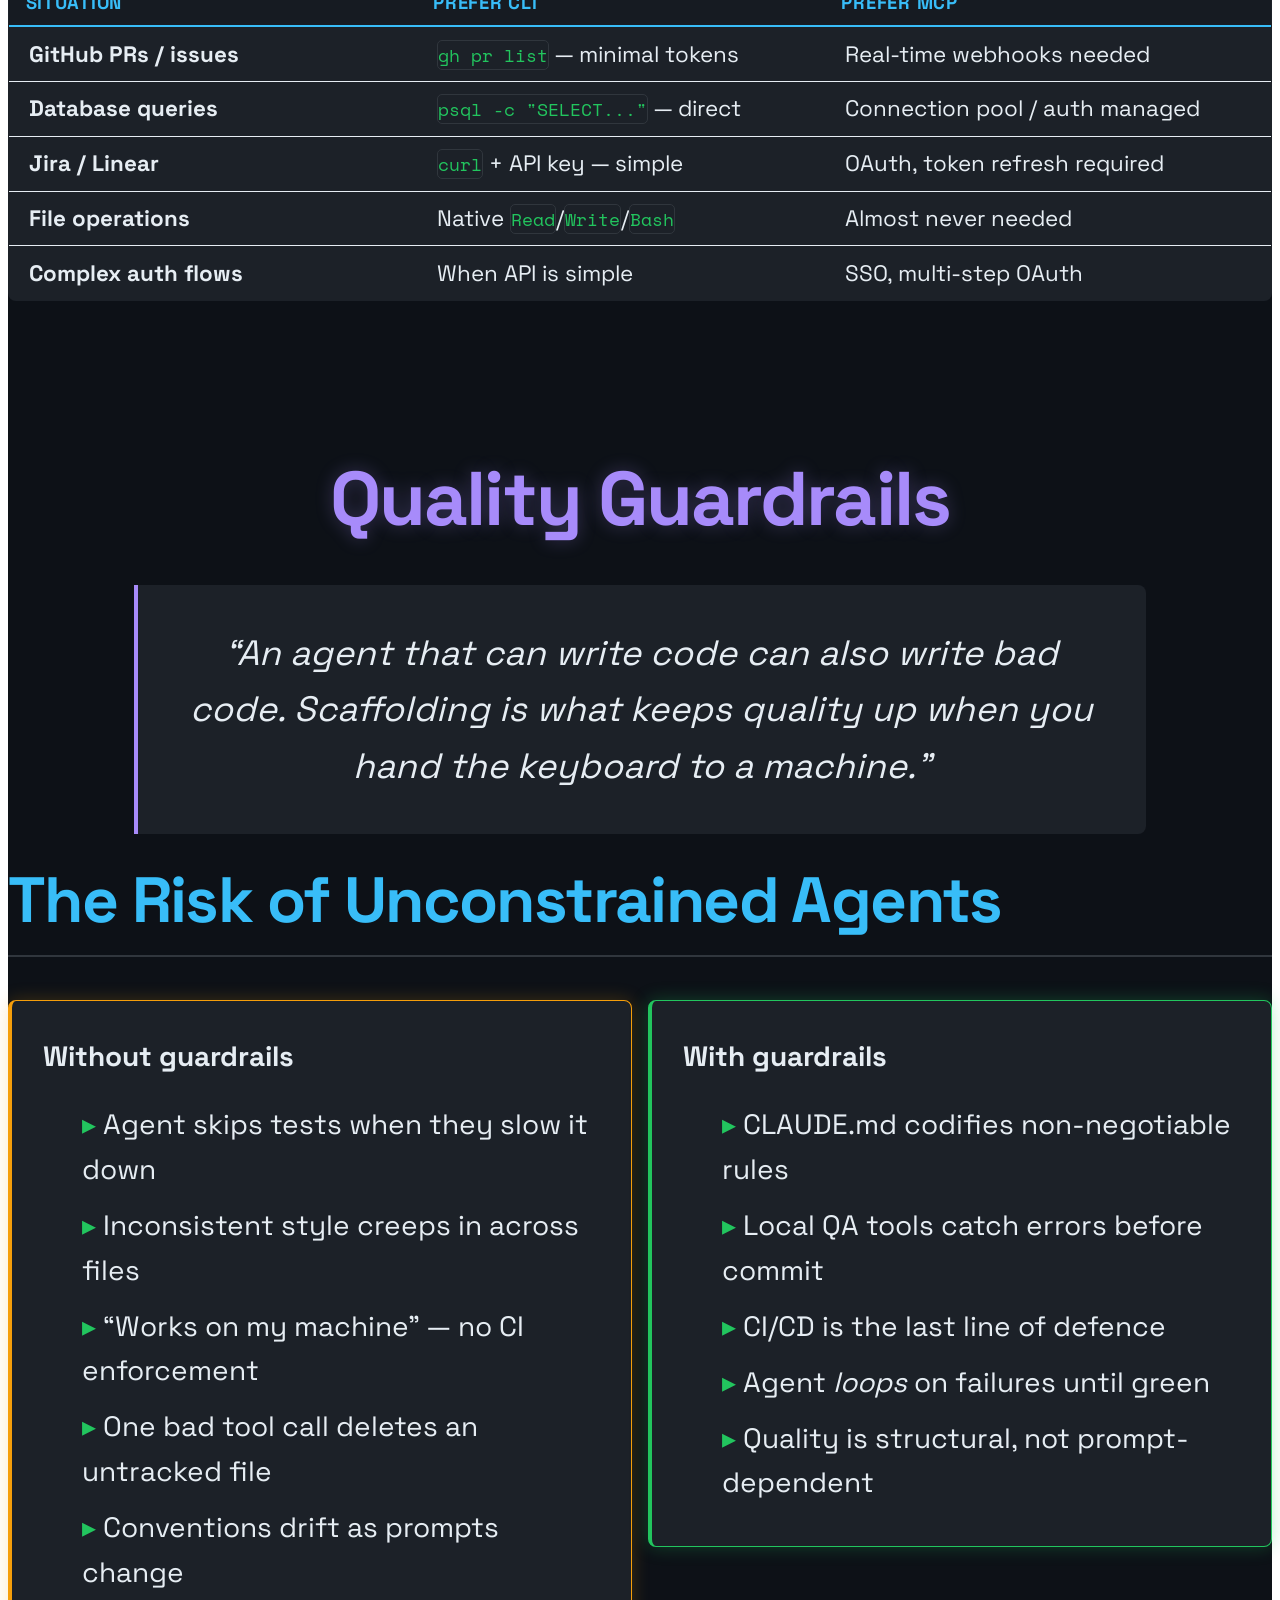
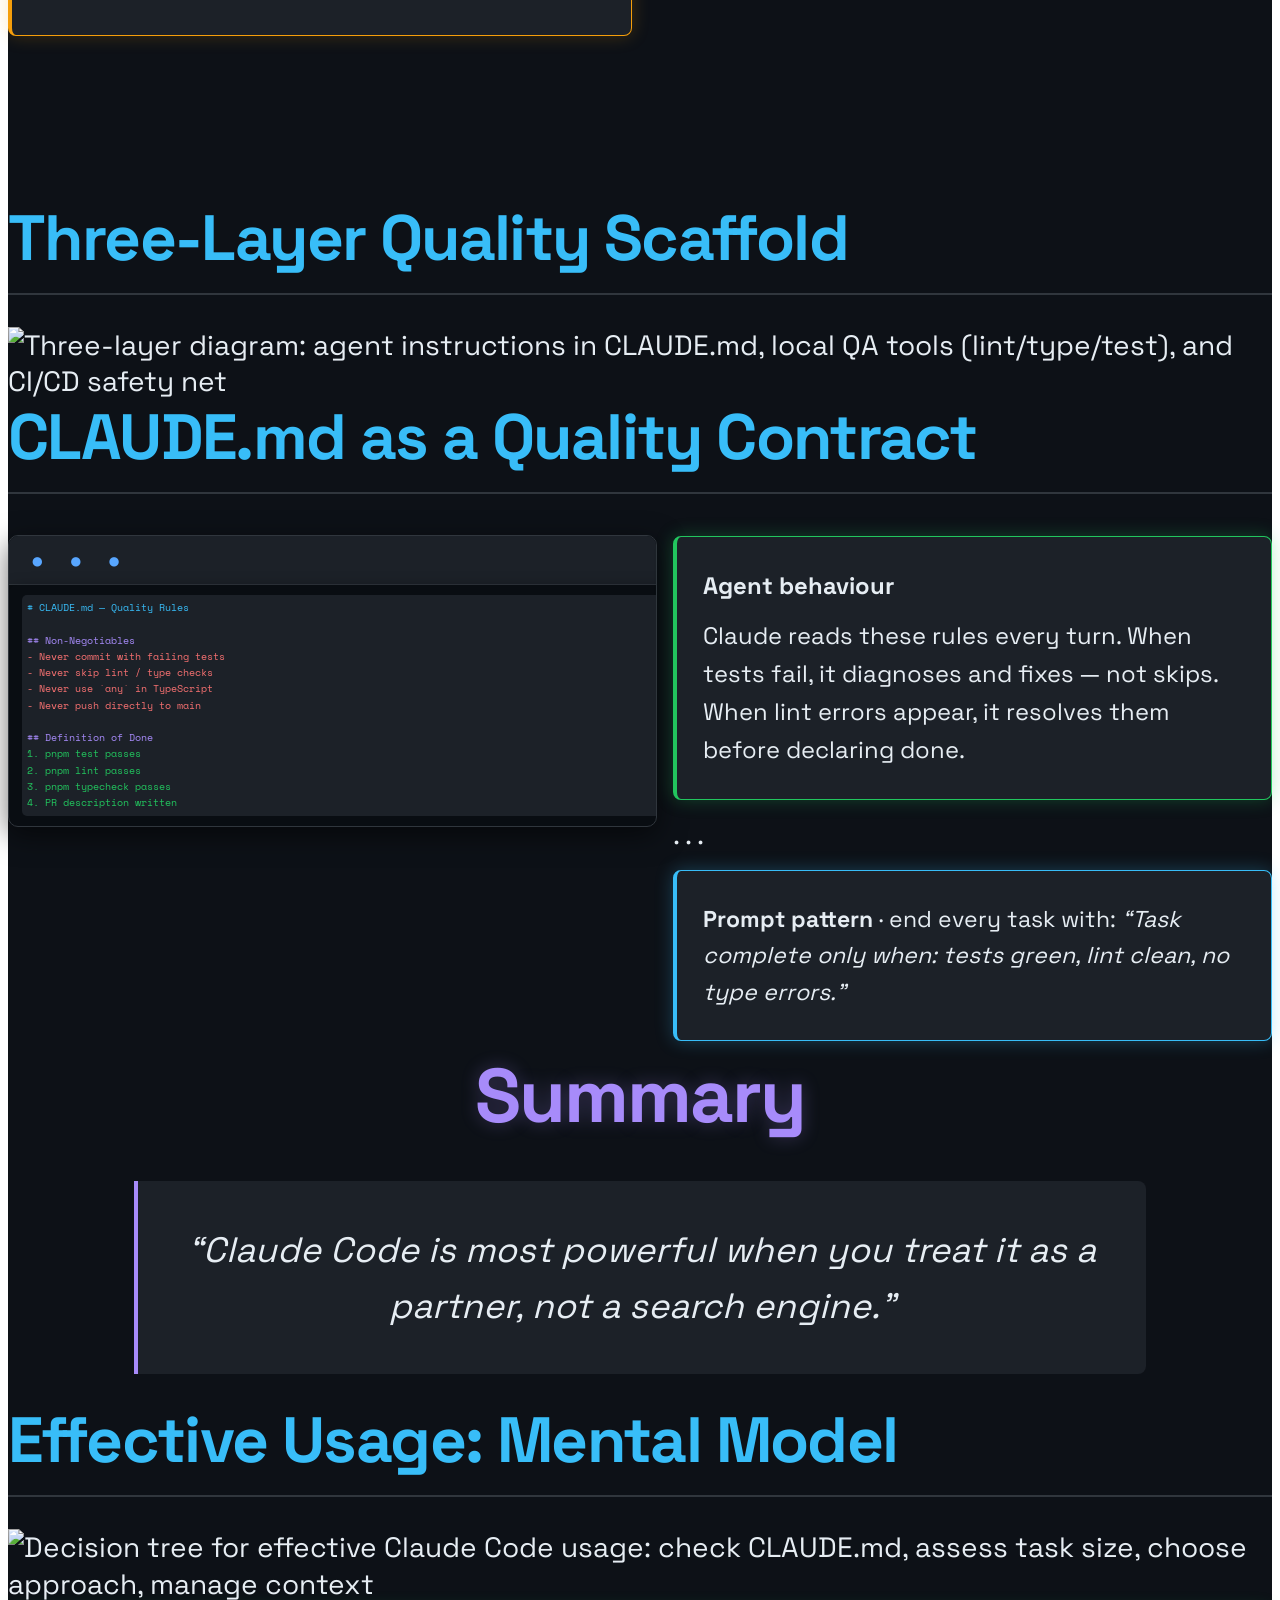
==== commit 5e3caa27: "add claude.md with instructions for diagrams" ====
--- a/index.html
+++ b/index.html
@@ -242,23 +242,7 @@
 <section id="intelligence-spectrum" class="slide level2 smaller">
 <h2>Intelligence Spectrum</h2>
 
-<img data-src="media/diag-01-intelligence-spectrum.png" class="quarto-figure quarto-figure-center r-stretch" alt="Three-column diagram showing the intelligence spectrum from tab completion to chatbot to agent"><div class="fragment">
-<div class="columns">
-<div class="column" style="width:33%;">
-<div class="card-subtle" style="text-align:center; font-size:0.82em; padding:0.5em;">
-<p>Statistic → next token</p>
-</div>
-</div><div class="column" style="width:33%;">
-<div class="card-blue" style="text-align:center; font-size:0.82em; padding:0.5em;">
-<p>Understands → responds once</p>
-</div>
-</div><div class="column" style="width:33%;">
-<div class="card-green" style="text-align:center; font-size:0.82em; padding:0.5em;">
-<p>Acts → observes → iterates</p>
-</div>
-</div></div>
-</div>
-</section>
+<img data-src="media/diag-01-intelligence-spectrum.png" class="quarto-figure quarto-figure-center r-stretch" alt="Three-column diagram showing the intelligence spectrum from tab completion to chatbot to agent"></section>
 <section id="react-agent-loop" class="slide level2 smaller">
 <h2>ReAct Agent Loop</h2>
 
